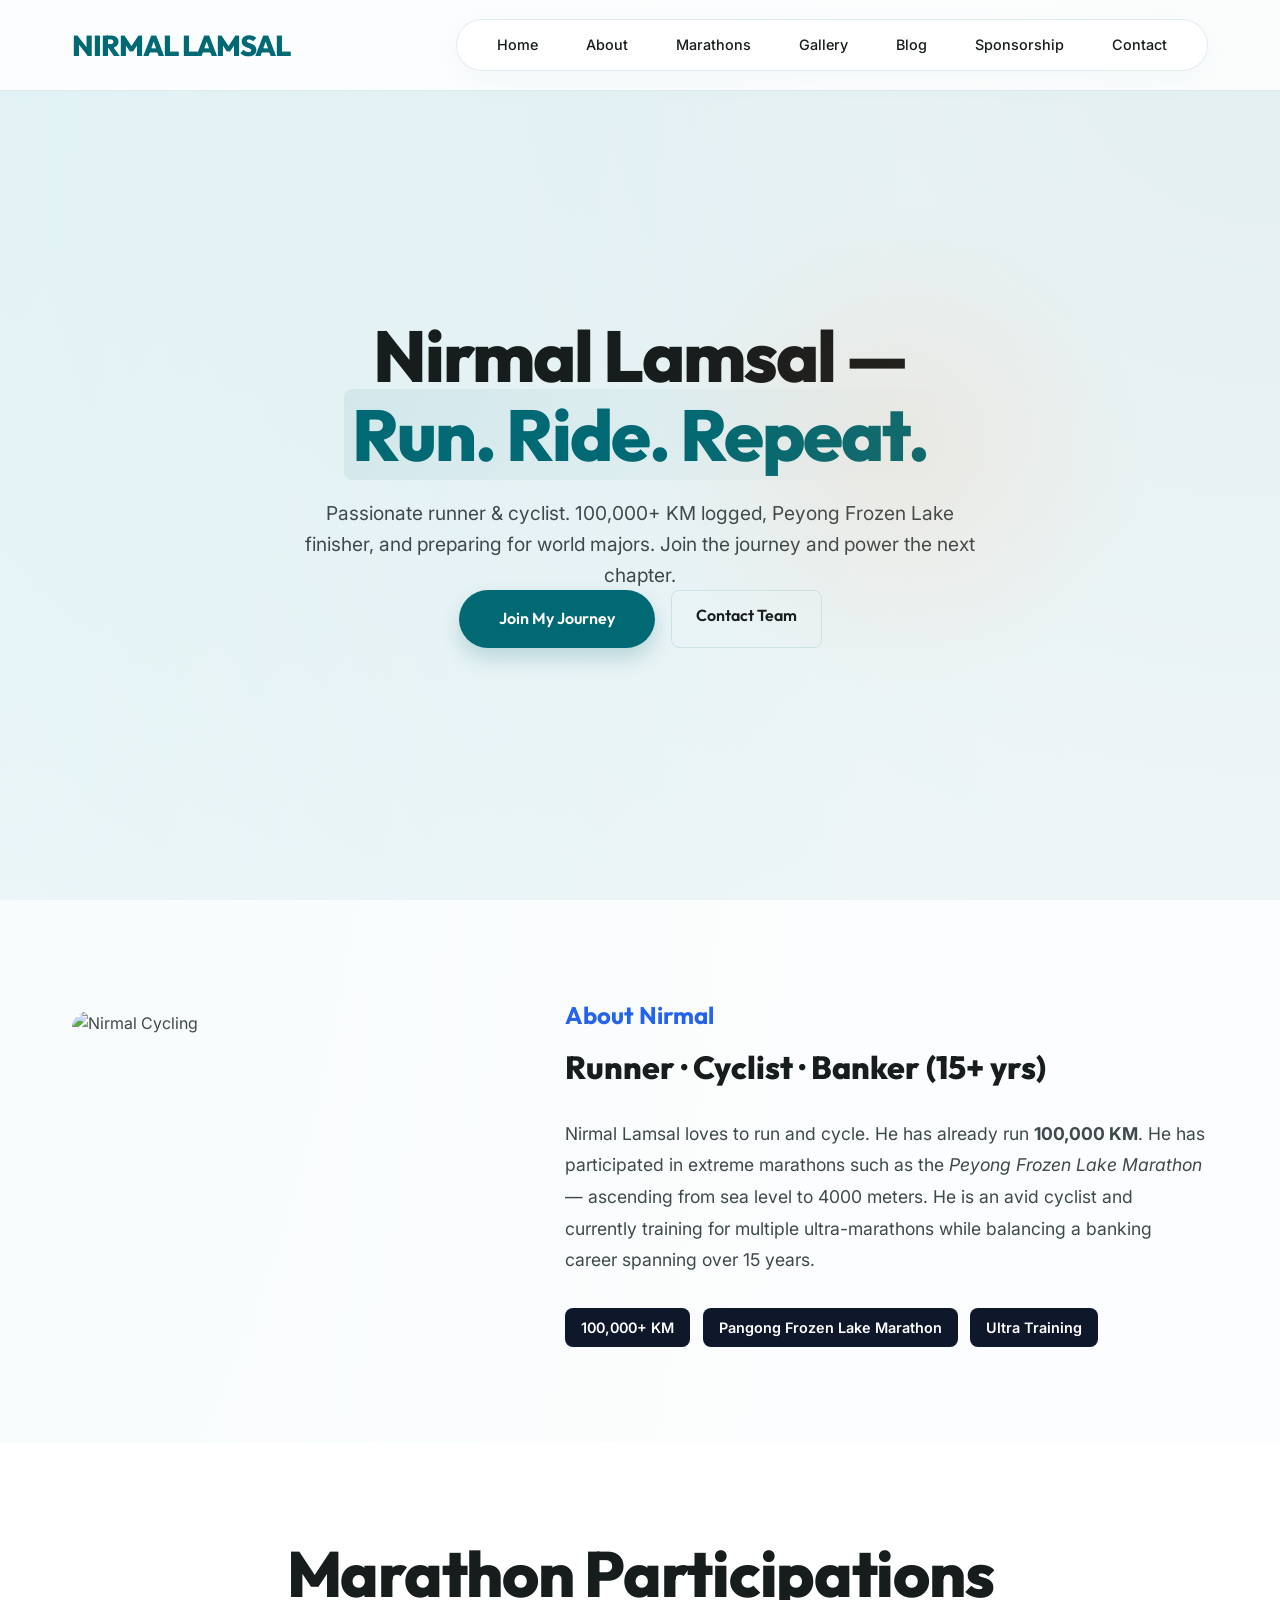
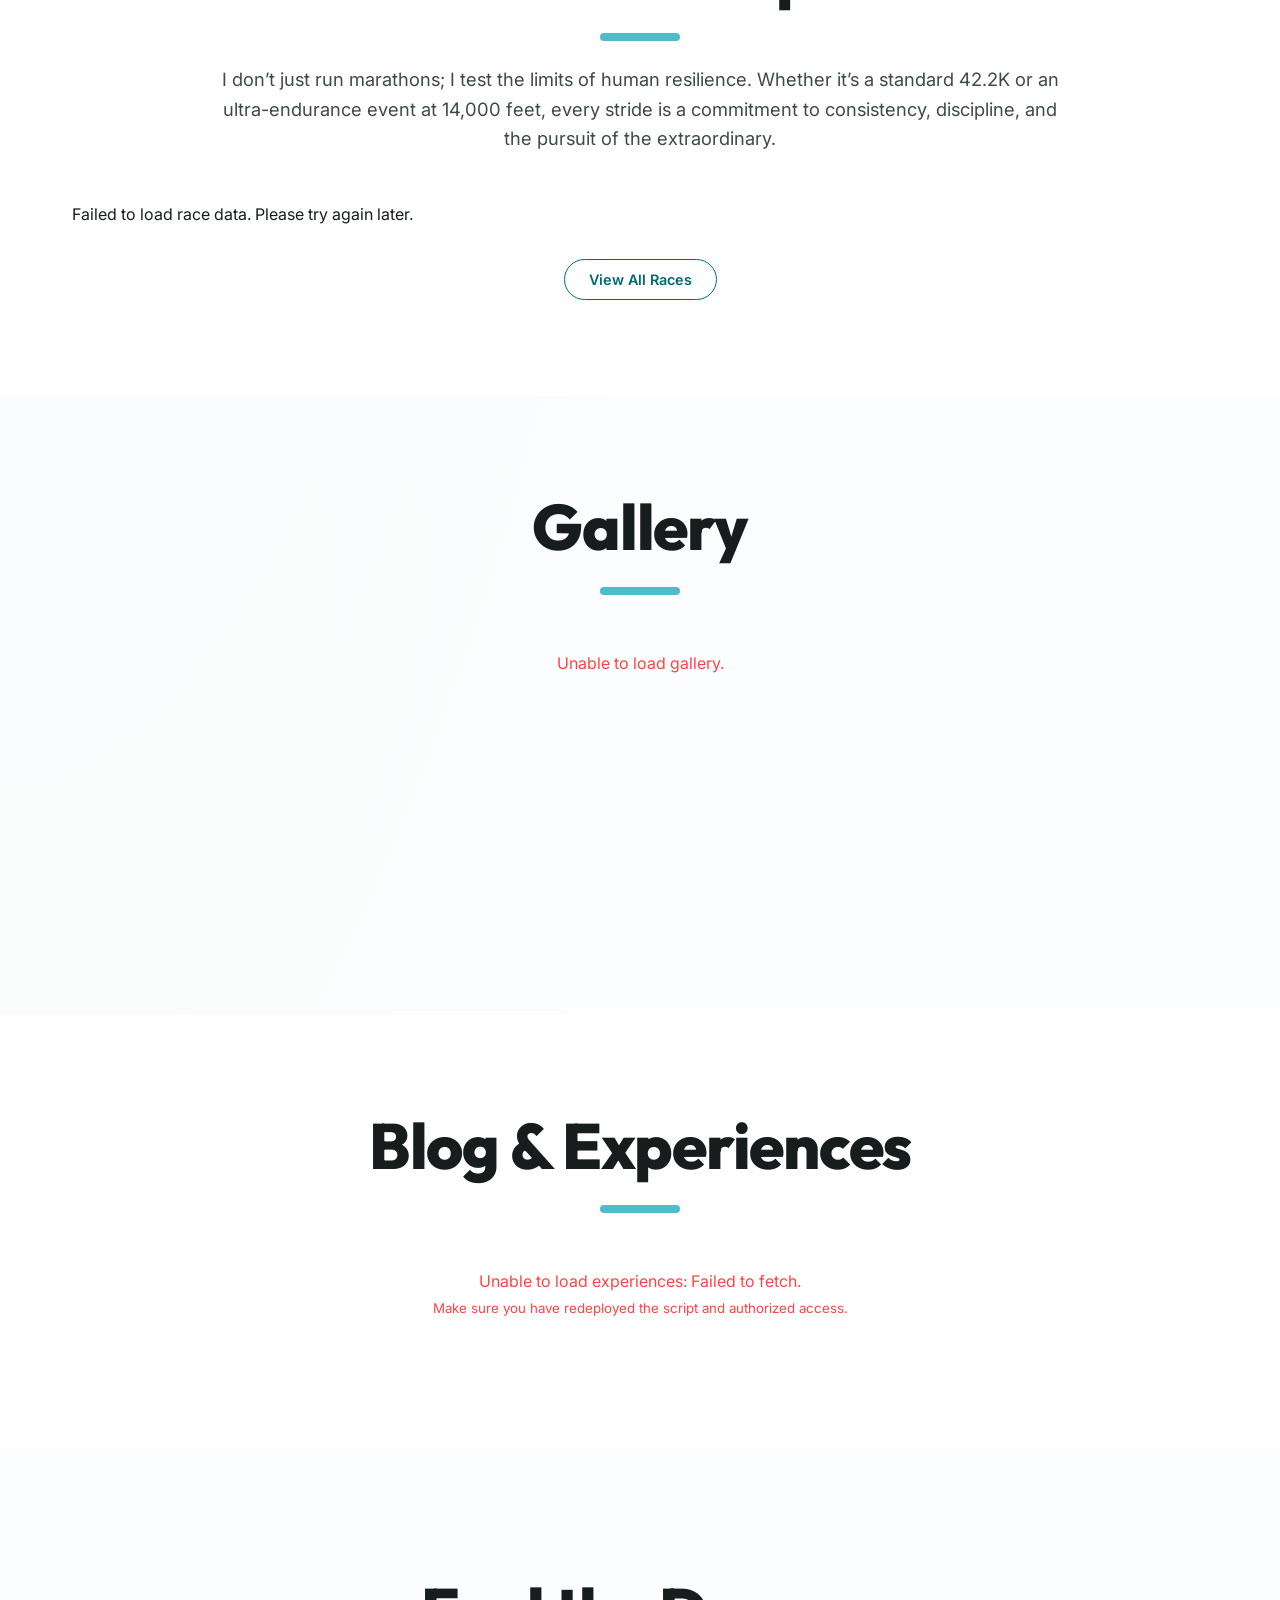
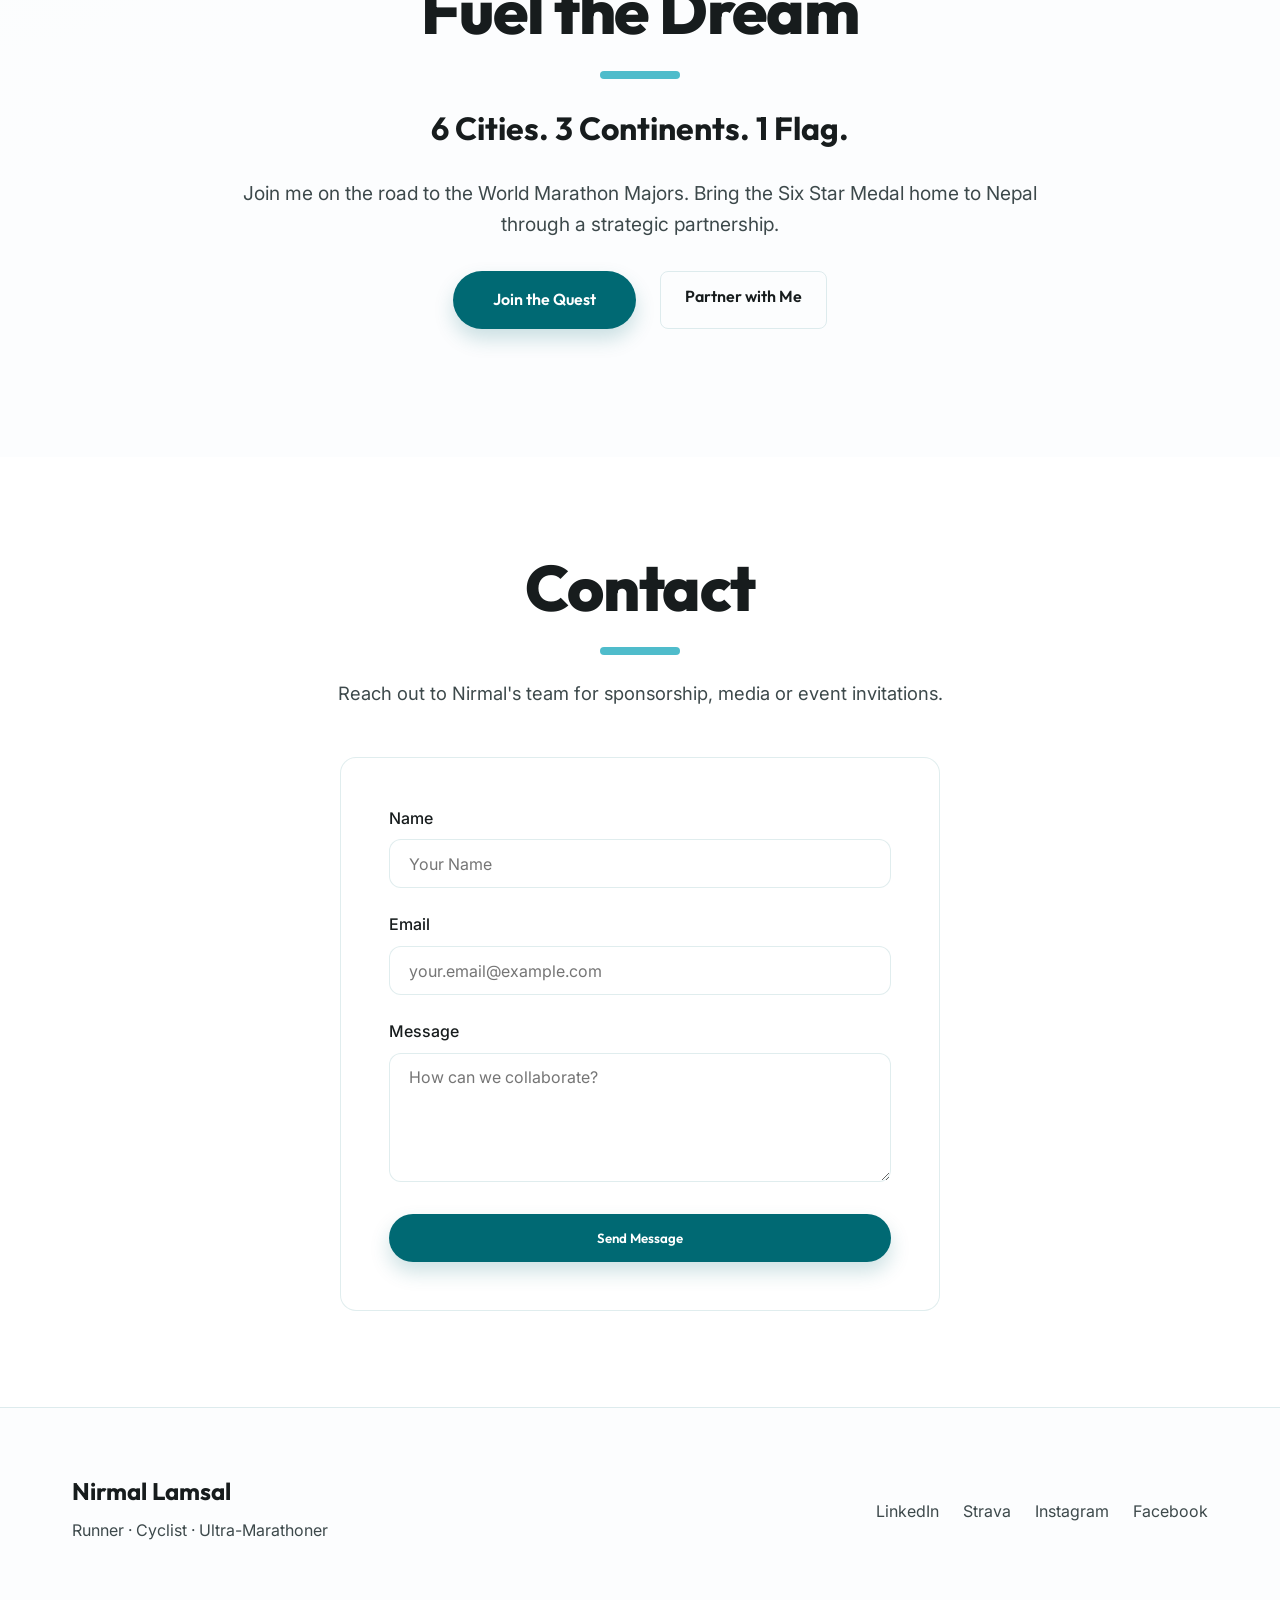
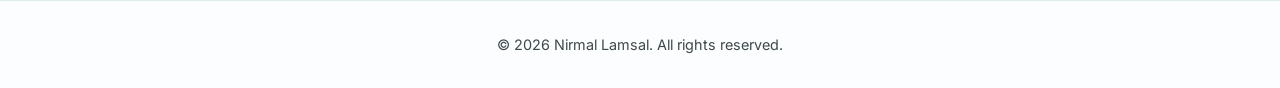
==== index.html @ 10ecf2bf "Update index.html" ====
<!DOCTYPE html>
<html lang="en">
<head>
    <meta charset="UTF-8">
    <meta name="viewport" content="width=device-width, initial-scale=1.0">
    <title>Nirmal Lamsal | Professional & Marathoner</title>
    <meta name="description" content="Portfolio of Nirmal Lamsal showcasing his professional journey and marathon achievements.">
    <link rel="stylesheet" href="css/style.css">
    <link href="https://fonts.googleapis.com/css2?family=Inter:wght@300;400;600;800&family=Outfit:wght@400;700&display=swap" rel="stylesheet">
</head>
<body>
    <div id="preloader" class="preloader">
        <div class="runner-track">
            <div class="runner">🏃‍♂️</div>
        </div>
        <div class="preloader-text">Preparing the race experience...</div>
    </div>
    <!-- 1. Header -->
    <header class="header">
        <div class="container nav-wrapper">
            <a href="#" class="logo">Nirmal Lamsal</a>
            <nav class="nav">
                <ul class="nav-links">
                    <li><a href="#hero">Home</a></li>
                    <li><a href="#about">About</a></li>
                    <li><a href="#marathons">Marathons</a></li>
                    <li><a href="#gallery">Gallery</a></li>
                    <li><a href="#blog">Blog</a></li>
                    <li><a href="#sponsorship">Sponsorship</a></li>
                    <li><a href="#contact">Contact</a></li>
                </ul>
                <button class="menu-toggle" aria-label="Toggle Menu">
                    <span class="hamburger"></span>
                </button>
            </nav>
        </div>
    </header>

    <main>
        <!-- 2. Hero -->
        <section id="hero" class="hero">
            <div class="container hero-wrapper" style="display: flex; flex-direction: column; align-items: center; text-align: center; gap: 2rem; width: 100%;">
                <div class="hero-content" style="max-width: 800px;">
                    <h1 class="hero-title">Nirmal Lamsal &mdash;<br><span class="highlight">Run. Ride. Repeat.</span></h1>
                    <p class="hero-subtitle">Passionate runner & cyclist. 100,000+ KM logged, Peyong Frozen Lake finisher, and preparing for world majors. Join the journey and power the next chapter.</p>
                    <div class="hero-cta" style="justify-content: center;">
                        <a href="#sponsorship" class="btn btn-primary">Join My Journey</a>
                        <a href="#contact" class="btn btn-outline">Contact Team</a>
                    </div>
                </div>
            </div>
            <div class="hero-bg-effect"></div>
        </section>

        <!-- 3. About -->
        <section id="about" class="about">
            <div class="container about-grid">
                <div class="about-image-placeholder" style="padding:0; overflow:hidden; border:none; background:transparent;">
                    <img src="https://excelsheet101.github.io/nirmal-lamsal/Images/cycle3.jpg" alt="Nirmal Cycling" style="width: 100%; height: 100%; object-fit: cover; border-radius: 16px;">
                </div>
                <div class="about-text">
                    <h2 class="about-title">About Nirmal</h2>
                    <h3 class="about-subtitle">Runner &middot; Cyclist &middot; Banker (15+ yrs)</h3>
                    <p>Nirmal Lamsal loves to run and cycle. He has already run <strong>100,000 KM</strong>. He has participated in extreme marathons such as the <em>Peyong Frozen Lake Marathon</em> &mdash; ascending from sea level to 4000 meters. He is an avid cyclist and currently training for multiple ultra-marathons while balancing a banking career spanning over 15 years.</p>
                    <div class="about-tags">
                        <span class="tag">100,000+ KM</span>
                        <span class="tag">Pangong Frozen Lake Marathon</span>
                        <span class="tag">Ultra Training</span>
                    </div>
                </div>
            </div>
        </section>

        <!-- 4. Marathon Participations -->
        <section id="marathons" class="marathons">
            <div class="container">
                <h2 class="section-title">Marathon Participations</h2>
                <p class="section-desc">I don’t just run marathons; I test the limits of human resilience. Whether it’s a standard 42.2K or an ultra-endurance event at 14,000 feet, every stride is a commitment to consistency, discipline, and the pursuit of the extraordinary.</p>
                
                <div class="race-list" id="race-list">
                    <div class="loading-spinner">Loading race data...</div>
                    <!-- Data will be populated here via JS -->
                </div>
                <div style="text-align: center;">
                    <a href="races.html" class="view-all-chip">View All Races</a>
                </div>
            </div>
        </section>

        <!-- 5. Gallery -->
        <section id="gallery" class="gallery">
            <div class="container">
                <h2 class="section-title">Gallery</h2>
                <div class="gallery-grid" id="main-gallery-grid">
                    <div class="loading-spinner">Loading gallery...</div>
                </div>
            </div>
        </section>

        <!-- 6. Blog -->
        <section id="blog" class="blog">
            <div class="container">
                <h2 class="section-title">Blog & Experiences</h2>
                <div class="blog-grid" id="blog-grid">
                    <div class="loading-spinner">Loading experiences...</div>
                    <!-- Data will be populated here via JS from 'Blog' sheet -->
                </div>
            </div>
        </section>

        <!-- 7. Sponsorship -->
        <section id="sponsorship" class="sponsorship">
            <div class="container" style="text-align: center;">
                <h2 class="section-title">Fuel the Dream</h2>
                <div class="sponsor-hero-mini" style="max-width: 800px; margin: 0 auto;">
                    <h3 style="font-size: 2rem; margin-bottom: 1.5rem; font-family: var(--font-heading);">6 Cities. 3 Continents. 1 Flag.</h3>
                    <p style="font-size: 1.2rem; color: var(--text-muted); margin-bottom: 2rem;">Join me on the road to the World Marathon Majors. Bring the Six Star Medal home to Nepal through a strategic partnership.</p>
                    <div style="display: flex; gap: 1.5rem; justify-content: center;">
                        <a href="sponsor.html" class="btn btn-primary">Join the Quest</a>
                        <a href="sponsor.html#join-quest" class="btn btn-outline">Partner with Me</a>
                    </div>
                </div>
            </div>
        </section>

        <!-- 8. Contact Form -->
        <section id="contact" class="contact">
            <div class="container">
                <h2 class="section-title">Contact</h2>
                <p class="section-desc">Reach out to Nirmal's team for sponsorship, media or event invitations.</p>
                <form class="contact-form" id="contact-form">
                    <div class="form-group">
                        <label for="name">Name</label>
                        <input type="text" id="name" required placeholder="Your Name">
                    </div>
                    <div class="form-group">
                        <label for="email">Email</label>
                        <input type="email" id="email" required placeholder="your.email@example.com">
                    </div>
                    <div class="form-group">
                        <label for="message">Message</label>
                        <textarea id="message" rows="5" required placeholder="How can we collaborate?"></textarea>
                    </div>
                    <button type="submit" class="btn btn-primary">Send Message</button>
                </form>
            </div>
        </section>
    </main>

    <!-- 9. Footer -->
    <footer class="footer">
        <div class="container footer-content">
            <div class="footer-brand">
                <h3>Nirmal Lamsal</h3>
                <p>Runner &middot; Cyclist &middot; Ultra-Marathoner</p>
            </div>
            <div class="footer-social">
                <a href="#" aria-label="LinkedIn">LinkedIn</a>
                <a href="#" aria-label="Strava">Strava</a>
                <a href="#" aria-label="Instagram">Instagram</a>
                <a href="#" aria-label="Facebook">Facebook</a>
            </div>
        </div>
        <div class="footer-bottom">
            <p>&copy; <span id="current-year"></span> Nirmal Lamsal. All rights reserved.</p>
        </div>
    </footer>

    <script src="js/main.js"></script>
</body>
</html>
---- css/style.css ----
:root {
    /* Brand Colors - Athletic Glass Precision */
    --primary: #006973; 
    --primary-hover: #004f57;
    --primary-container: #4fbccb;
    --primary-light: rgba(0, 105, 115, 0.08);
    
    --bg-main: #f6fafb;
    --bg-card: rgba(255, 255, 255, 0.7);
    --bg-glass: rgba(255, 255, 255, 0.85);
    
    --text-main: #171c1d; 
    --text-muted: #3d494b;
    --border-color: rgba(0, 105, 115, 0.12);
    
    --font-heading: 'Outfit', sans-serif;
    --font-body: 'Inter', sans-serif;
    --font-accent: 'Dancing Script', cursive;
    
    --radius-sm: 0.5rem;
    --radius-md: 1rem;
    --radius-lg: 1.5rem;
    --radius-xl: 2rem;
    --radius-full: 9999px;

    --shadow-soft: 0 8px 32px 0 rgba(0, 105, 115, 0.04);
    --shadow-elevated: 0 20px 40px rgba(0, 105, 115, 0.08);
    --transition: all 0.3s cubic-bezier(0.4, 0, 0.2, 1);
}

* {
    margin: 0;
    padding: 0;
    box-sizing: border-box;
}

html {
    scroll-behavior: smooth;
}

body {
    font-family: var(--font-body);
    background-color: var(--bg-main);
    background-image: 
        radial-gradient(at 0% 0%, hsla(187, 57%, 55%, 0.1) 0, transparent 50%), 
        radial-gradient(at 50% 0%, hsla(187, 57%, 85%, 0.05) 0, transparent 50%);
    color: var(--text-main);
    line-height: 1.6;
    overflow-x: hidden;
}

#preloader {
    position: fixed;
    inset: 0;
    z-index: 9999;
    display: flex;
    flex-direction: column;
    align-items: center;
    justify-content: center;
    background: #0f172a;
    color: #ffffff;
}

.runner-track {
    width: 320px;
    height: 10px;
    border-radius: 999px;
    background: rgba(255,255,255,0.15);
    overflow: hidden;
    margin-bottom: 1rem;
    position: relative;
}

.runner {
    position: absolute;
    left: 0;
    top: -12px;
    font-size: 1.8rem;
    animation: runner-slide 3s ease-in-out infinite;
}

@keyframes runner-slide {
    0%, 100% { left: 0; }
    50% { left: calc(100% - 40px); }
}

.preloader-text {
    font-size: 1rem;
    color: rgba(255,255,255,0.8);
}

#preloader.hidden {
    opacity: 0;
    pointer-events: none;
    transition: opacity 0.4s ease;
}

.container {
    max-width: 1200px;
    margin: 0 auto;
    padding: 0 2rem;
}

a {
    text-decoration: none;
    color: inherit;
    transition: var(--transition);
}

ul {
    list-style: none;
}

.hidden {
    display: none !important;
}

.card {
    background: #ffffff;
    border-radius: 24px;
    border: 1px solid rgba(15, 23, 42, 0.08);
    box-shadow: 0 28px 70px rgba(15, 23, 42, 0.08);
}

.page-notice {
    padding: 2rem 1.5rem;
    text-align: center;
    color: var(--text-muted);
    background: #ffffff;
    border: 1px solid rgba(15, 23, 42, 0.08);
    border-radius: 24px;
    margin-bottom: 2rem;
}

.section-title {
    font-family: var(--font-heading);
    font-size: clamp(2.5rem, 5vw, 4rem);
    font-weight: 800;
    margin-bottom: 1.5rem;
    text-align: center;
    color: var(--text-main);
    letter-spacing: -0.02em;
    line-height: 1.1;
}

.section-title::after {
    content: '';
    display: block;
    width: 80px;
    height: 8px;
    background: var(--primary-container);
    margin: 1.5rem auto 0;
    border-radius: var(--radius-full);
}

.section-desc {
    font-size: 1.15rem;
    text-align: center;
    color: var(--text-muted);
    margin-bottom: 3rem;
    max-width: 850px;
    margin-left: auto;
    margin-right: auto;
    line-height: 1.6;
}

/* Buttons */
.btn {
    display: inline-block;
    padding: 0.75rem 1.5rem;
    border-radius: 8px;
    font-weight: 600;
    font-family: var(--font-heading);
    cursor: pointer;
    transition: var(--transition);
    border: none;
    text-align: center;
}

.btn-primary {
    background-color: var(--primary);
    color: white;
    padding: 1rem 2.5rem;
    border-radius: var(--radius-full);
    box-shadow: 0 10px 20px rgba(0, 105, 115, 0.2);
}

.btn-primary:hover {
    background-color: var(--primary-hover);
    transform: translateY(-4px);
    box-shadow: 0 15px 30px rgba(0, 105, 115, 0.3);
}

.btn-outline {
    background-color: transparent;
    color: var(--text-main);
    border: 1px solid var(--border-color);
}

.btn-outline:hover {
    border-color: var(--text-main);
    background-color: rgba(15, 23, 42, 0.05);
}

/* Glassmorphism utility modified for light theme */
.glass {
    background: var(--bg-glass);
    backdrop-filter: blur(16px);
    -webkit-backdrop-filter: blur(16px);
    border: 1px solid var(--border-color);
    border-radius: var(--radius-lg);
    box-shadow: var(--shadow-soft);
}

/* 1. Header */
.header {
    position: fixed;
    top: 0;
    left: 0;
    width: 100%;
    z-index: 1000;
    background: var(--bg-glass);
    backdrop-filter: blur(16px);
    -webkit-backdrop-filter: blur(16px);
    border-bottom: 1px solid var(--border-color);
    padding: 1.2rem 0;
    transition: var(--transition);
}

.header.scrolled {
    padding: 0.8rem 0;
    box-shadow: var(--shadow-soft);
}

.nav-wrapper {
    display: flex;
    justify-content: space-between;
    align-items: center;
}

.logo {
    font-family: var(--font-heading);
    font-size: 1.8rem;
    font-weight: 800;
    color: var(--primary);
    text-transform: uppercase;
    letter-spacing: -1px;
    transition: var(--transition);
}

.logo:hover {
    color: var(--text-main);
    transform: translateY(-1px);
}

.nav-links {
    display: flex;
    align-items: center;
    gap: 3rem;
    background: var(--bg-glass);
    backdrop-filter: blur(12px);
    padding: 0.75rem 2.5rem;
    border-radius: var(--radius-full);
    border: 1px solid var(--border-color);
    box-shadow: var(--shadow-soft);
}

.nav-links a {
    font-size: 0.9rem;
    font-weight: 500;
    color: var(--text-main);
}

.nav-links a:hover {
    color: var(--primary);
}

.menu-toggle {
    display: none;
    background: none;
    border: none;
    cursor: pointer;
    padding: 0.5rem;
}

.hamburger {
    display: block;
    width: 24px;
    height: 2px;
    background: var(--text-main);
    position: relative;
    transition: var(--transition);
}

.hamburger::before, .hamburger::after {
    content: '';
    position: absolute;
    width: 24px;
    height: 2px;
    background: var(--text-main);
    left: 0;
    transition: var(--transition);
}

.hamburger::before { top: -8px; }
.hamburger::after { bottom: -8px; }

/* 2. Hero */
.hero {
    min-height: 100vh;
    display: flex;
    align-items: center;
    background: radial-gradient(circle at top right, var(--primary-light), transparent);
    padding: 8rem 0 4rem;
    position: relative;
    overflow: hidden;
}

.hero-title {
    font-family: var(--font-heading);
    font-size: 4.5rem;
    font-weight: 800;
    line-height: 1.1;
    margin-bottom: 1.5rem;
    color: var(--text-main);
    letter-spacing: -2px;
}

.highlight {
    color: var(--primary);
    background: linear-gradient(120deg, var(--primary-light) 0%, transparent 100%);
    padding: 0 0.5rem;
    border-radius: 8px;
}

.hero-subtitle {
    font-size: 1.2rem;
    color: var(--text-muted);
    margin-bottom: 2.5rem;
    max-width: 600px;
}

.hero-cta {
    display: flex;
    gap: 1rem;
}

.hero-bg-effect {
    position: absolute;
    top: 50%;
    right: 10%;
    transform: translateY(-50%);
    width: 500px;
    height: 500px;
    background: radial-gradient(circle, rgba(249,115,22,0.08) 0%, rgba(255,255,255,0) 70%);
    border-radius: 50%;
    z-index: 1;
    pointer-events: none;
}

/* 3. Achievements */
.achievements {
    padding: 6rem 0;
    background: #ffffff;
}

.stats-grid {
    display: grid;
    grid-template-columns: repeat(auto-fit, minmax(250px, 1fr));
    gap: 2rem;
    margin-top: 3rem;
}

.stat-card {
    @extend .glass;
    padding: 3rem 2rem;
    text-align: center;
    border-radius: 16px;
    background: #ffffff;
    border: 1px solid var(--border-color);
    box-shadow: 0 10px 15px -3px rgba(0, 0, 0, 0.05), 0 4px 6px -2px rgba(0, 0, 0, 0.02);
    transition: transform 0.3s;
}

.stat-card:hover {
    transform: translateY(-10px);
    border-color: var(--primary);
    box-shadow: 0 20px 25px -5px rgba(0, 0, 0, 0.05), 0 10px 10px -5px rgba(0, 0, 0, 0.02);
}

.stat-number {
    display: block;
    font-family: var(--font-heading);
    font-size: 3.5rem;
    font-weight: 800;
    color: var(--primary);
    margin-bottom: 0.5rem;
}

.stat-label {
    font-size: 1.1rem;
    color: var(--text-muted);
    font-weight: 500;
}

/* 4. About */
.about {
    padding: 6rem 0;
    background: var(--bg-card);
}

.about-grid {
    display: grid;
    grid-template-columns: 1fr 1.5fr; /* Make text a bit wider than image */
    gap: 4rem;
    align-items: center;
}

.about-title {
    font-family: var(--font-heading);
    font-size: 1.5rem;
    font-weight: 700;
    color: #2563eb; /* Blue title */
    margin-bottom: 0.5rem;
}

.about-subtitle {
    font-family: var(--font-heading);
    font-size: 2rem;
    font-weight: 800;
    margin-bottom: 1.5rem;
    color: var(--text-main);
}

.about-text p {
    margin-bottom: 2rem;
    font-size: 1.1rem;
    color: var(--text-muted);
    line-height: 1.8;
}

.about-tags {
    display: flex;
    flex-wrap: wrap;
    gap: 0.8rem;
}

.tag {
    background: #0f172a;
    color: #ffffff;
    padding: 0.5rem 1rem;
    border-radius: 8px;
    font-size: 0.9rem;
    font-weight: 600;
}

.about-image-placeholder {
    aspect-ratio: 4/3;
    background: #ffffff;
    border-radius: 16px;
    display: flex;
    align-items: center;
    justify-content: center;
    border: 2px dashed var(--border-color);
    color: var(--text-muted);
}

/* 5. Marathons */
.marathons {
    padding: 6rem 0;
    background: #ffffff;
}

.race-list {
    display: grid;
    grid-template-columns: repeat(auto-fit, minmax(260px, 1fr));
    gap: 1.5rem;
}

.blog-grid {
    display: grid;
    grid-template-columns: repeat(auto-fit, minmax(280px, 1fr));
    gap: 1.5rem;
}

.gallery-grid {
    display: grid;
    grid-template-columns: repeat(4, 1fr);
    grid-auto-rows: 300px;
    gap: 1.5rem;
}

@media (max-width: 900px) {
    .gallery-grid {
        grid-template-columns: repeat(2, 1fr);
        grid-template-rows: repeat(4, 250px);
    }
}

@media (max-width: 600px) {
    .gallery-grid {
        grid-template-columns: 1fr;
        grid-template-rows: auto;
    }
}

.gallery-item {
    position: relative;
    border-radius: 20px;
    overflow: hidden;
    border: 1px solid var(--border-color);
    box-shadow: var(--shadow-soft);
    transition: var(--transition);
}

.gallery-item img {
    width: 100%;
    height: 100%;
    object-fit: cover;
    transition: var(--transition);
}

.gallery-item:hover {
    transform: translateY(-5px);
    box-shadow: var(--shadow-elevated);
}

.gallery-item:hover img {
    transform: scale(1.1);
}

.gallery-overlay {
    position: absolute;
    inset: 0;
    background: linear-gradient(to top, rgba(15, 23, 42, 0.8), transparent);
    display: flex;
    align-items: flex-end;
    padding: 1.5rem;
    opacity: 0;
    transition: var(--transition);
}

.gallery-item:hover .gallery-overlay {
    opacity: 1;
}

.gallery-overlay p {
    color: #ffffff;
    font-size: 0.9rem;
    font-weight: 600;
}

.race-page {
    padding: 8rem 0 4rem;
}

.race-hero,
.race-section,
.race-gallery {
    background: #ffffff;
    border: 1px solid rgba(15, 23, 42, 0.08);
    border-radius: 28px;
    padding: 2rem;
    box-shadow: 0 28px 70px rgba(15, 23, 42, 0.08);
    backdrop-filter: blur(10px);
}

.race-hero {
    display: grid;
    grid-template-columns: 140px minmax(0, 1fr);
    gap: 2rem;
    align-items: center;
}

.race-hero__media {
    display: grid;
    place-items: center;
}

.race-logo--large {
    width: 140px;
    height: 140px;
    border-radius: 24px;
    object-fit: cover;
    border: 1px solid rgba(15, 23, 42, 0.08);
}

.race-hero__content .eyebrow,
.section-header .eyebrow {
    text-transform: uppercase;
    letter-spacing: 1.2px;
    color: var(--primary);
    font-size: 0.8rem;
    margin-bottom: 0.5rem;
    font-weight: 700;
}

.race-hero__content h1,
.race-section h2,
.race-gallery h2 {
    font-family: var(--font-heading);
    font-size: clamp(2rem, 2.2vw, 2.8rem);
    margin-bottom: 0.75rem;
    color: var(--text-main);
}

.race-meta-grid {
    display: grid;
    grid-template-columns: repeat(auto-fit, minmax(180px, 1fr));
    gap: 1rem;
    margin-top: 1rem;
}

.race-meta-grid .meta-label {
    display: block;
    color: var(--text-muted);
    font-size: 0.9rem;
    margin-bottom: 0.35rem;
}

.section-header {
    display: flex;
    justify-content: space-between;
    align-items: center;
    flex-wrap: wrap;
    gap: 1rem;
    margin-bottom: 1.5rem;
}

.edition-toggle {
    display: flex;
    flex-wrap: wrap;
    gap: 0.75rem;
}

.edition-button {
    border: 1px solid var(--border-color);
    background: #ffffff;
    color: var(--text-main);
    padding: 0.75rem 1rem;
    border-radius: 999px;
    cursor: pointer;
    transition: var(--transition);
    font-weight: 600;
}

.edition-button.active,
.edition-button:hover {
    background: var(--primary);
    color: #ffffff;
    border-color: var(--primary);
}

.race-stats-grid {
    display: grid;
    grid-template-columns: repeat(auto-fit, minmax(180px, 1fr));
    gap: 1rem;
    margin-bottom: 1.5rem;
}

.stat-card {
    padding: 1.35rem 1.25rem;
    border: 1px solid rgba(15, 23, 42, 0.08);
    border-radius: 20px;
    background: #f8fbff;
}

.stat-card .stat-label {
    display: block;
    font-size: 0.9rem;
    color: var(--text-muted);
    margin-bottom: 0.5rem;
}

.stat-card strong {
    font-size: 1.75rem;
    color: var(--text-main);
}

.race-experience {
    background: rgba(79, 188, 203, 0.06);
    border-radius: 20px;
    padding: 1.75rem;
}

.race-experience h3 {
    margin-bottom: 1rem;
    font-family: var(--font-heading);
    font-size: 1.2rem;
}

.race-gallery .gallery-grid {
    margin-top: 1rem;
}

.gallery-item {
    position: relative;
    overflow: hidden;
    border-radius: 20px;
    border: 1px solid rgba(15, 23, 42, 0.08);
    background: #ffffff;
}

.gallery-thumb {
    display: block;
    width: 100%;
    height: 100%;
    border: 0;
    padding: 0;
    cursor: pointer;
}

.gallery-thumb img {
    width: 100%;
    height: 100%;
    object-fit: cover;
    display: block;
    transition: transform 0.3s ease;
}

.gallery-thumb:hover img {
    transform: scale(1.05);
}

.empty-state {
    padding: 2rem;
    text-align: center;
    color: var(--text-muted);
    font-weight: 600;
}

.lightbox {
    position: fixed;
    inset: 0;
    display: grid;
    place-items: center;
    background: rgba(15, 23, 42, 0.75);
    z-index: 9999;
    padding: 2rem;
}

.lightbox.hidden {
    display: none;
}

.lightbox-backdrop {
    position: absolute;
    inset: 0;
}

.lightbox-content {
    position: relative;
    z-index: 1;
    max-width: 960px;
    width: 100%;
    background: #ffffff;
    border-radius: 28px;
    overflow: hidden;
    box-shadow: 0 40px 90px rgba(15, 23, 42, 0.25);
}

.lightbox-close {
    position: absolute;
    top: 1rem;
    right: 1rem;
    background: rgba(255,255,255,0.95);
    border: none;
    border-radius: 50%;
    width: 42px;
    height: 42px;
    font-size: 1.5rem;
    line-height: 1;
    cursor: pointer;
    z-index: 2;
}

.lightbox-content img {
    width: 100%;
    height: auto;
    display: block;
}

.lightbox-content p {
    margin: 1rem 1.5rem 1.5rem;
    color: var(--text-muted);
}

@media (max-width: 900px) {
    .race-hero {
        grid-template-columns: 1fr;
    }
    .race-meta-grid {
        grid-template-columns: 1fr;
    }
}

/* 5. Races & Cards */
.race-card, .blog-card, .tier-card {
    background: #fff;
    border: 1px solid var(--border-color);
    border-radius: 24px;
    padding: 2rem;
    transition: var(--transition);
    box-shadow: var(--shadow-soft);
    position: relative;
    overflow: hidden;
}

.race-card:hover, .blog-card:hover, .tier-card:hover {
    transform: translateY(-8px) scale(1.02);
    box-shadow: var(--shadow-elevated);
    border-color: var(--primary-light);
}

.race-logo {
    width: 70px;
    height: 70px;
    object-fit: contain;
    border-radius: 8px;
    background: #fff;
    border: 1px solid var(--border-color);
    flex-shrink: 0;
}

.race-info {
    flex: 1;
    display: flex;
    flex-direction: column;
}

.race-info h3 {
    font-family: var(--font-heading);
    font-size: 1rem;
    line-height: 1.2;
    margin-bottom: 0.4rem;
    color: var(--text-main);
}

.race-meta {
    font-size: 0.9rem;
    color: var(--text-muted);
    display: flex;
    flex-direction: column;
}

.race-meta .type-text {
    font-size: 0.85rem;
    margin-bottom: 0.4rem;
}

.chip-container {
    display: flex;
    flex-wrap: wrap;
    gap: 0.4rem;
}

.year-chip {
    display: inline-block;
    background: var(--bg-color);
    color: var(--text-color);
    border: 1px solid var(--border-color);
    border-radius: 12px;
    padding: 0.15rem 0.5rem;
    font-size: 0.75rem;
    font-weight: 600;
}

.view-all-chip {
    display: inline-block;
    margin-top: 2rem;
    padding: 0.5rem 1.5rem;
    background: var(--bg-card);
    border: 1px solid var(--primary);
    color: var(--primary);
    border-radius: 9999px;
    font-size: 0.9rem;
    font-weight: 600;
    text-align: center;
    transition: var(--transition);
}

.view-all-chip:hover {
    background: var(--primary);
    color: #fff;
}


.loading-spinner {
    text-align: center;
    padding: 3rem;
    color: var(--text-muted);
}

/* 6. Gallery */
.gallery {
    padding: 6rem 0;
    background: var(--bg-card);
}

.gallery-grid {
    display: grid;
    grid-template-columns: repeat(auto-fill, minmax(250px, 1fr));
    gap: 1.5rem;
}

.gallery-item {
    aspect-ratio: 1;
    background: #ffffff;
    border: 1px solid var(--border-color);
    border-radius: 12px;
    display: flex;
    align-items: center;
    justify-content: center;
    color: var(--text-muted);
    transition: transform 0.3s;
}

.gallery-item:hover {
    transform: scale(1.05);
    box-shadow: 0 10px 15px -3px rgba(0,0,0,0.05);
}

/* 7. Blog */
.blog {
    padding: 6rem 0;
    background: #ffffff;
}

.blog-grid {
    display: grid;
    grid-template-columns: repeat(4, 1fr);
    gap: 2rem;
}

@media (max-width: 1200px) {
    .blog-grid { grid-template-columns: repeat(2, 1fr); }
}

@media (max-width: 768px) {
    .blog-grid { grid-template-columns: 1fr; }
}

/* Individual blog card elements can be styled here if needed */

.blog-card h3 {
    font-family: var(--font-heading);
    font-size: 1.5rem;
    margin-bottom: 1rem;
    color: var(--text-main);
}

.blog-card p {
    color: var(--text-muted);
    margin-bottom: 1.5rem;
}

.read-more {
    color: var(--primary);
    font-weight: 600;
    display: inline-flex;
    align-items: center;
}

.read-more:hover {
    text-decoration: underline;
}

/* 8. Sponsorship */
.sponsorship {
    padding: 8rem 0;
    text-align: center;
    background: var(--bg-card);
}

.sponsorship-content p {
    max-width: 600px;
    margin: 0 auto 2rem;
    color: var(--text-muted);
    font-size: 1.1rem;
}

/* 9. Contact */
.contact {
    padding: 6rem 0;
    background: #ffffff;
}

.contact-form {
    max-width: 600px;
    margin: 0 auto;
    background: var(--bg-card);
    padding: 3rem;
    border-radius: 16px;
    border: 1px solid var(--border-color);
}

.form-group {
    margin-bottom: 1.5rem;
}

.form-group label {
    display: block;
    margin-bottom: 0.5rem;
    font-weight: 500;
    color: var(--text-main);
}

.form-group input,
.form-group textarea,
.form-group select {
    width: 100%;
    padding: 0.85rem 1.2rem;
    background: #ffffff;
    border: 1px solid var(--border-color);
    border-radius: 12px;
    color: var(--text-main);
    font-family: var(--font-body);
    font-size: 1rem;
    transition: var(--transition);
    appearance: none; /* Modern look */
    -webkit-appearance: none;
    -moz-appearance: none;
}

.form-group select {
    background-image: url("data:image/svg+xml,%3Csvg xmlns='http://www.w3.org/2000/svg' fill='none' viewBox='0 0 24 24' stroke='%234FBCCB' stroke-width='2'%3E%3Cpath stroke-linecap='round' stroke-linejoin='round' d='M19 9l-7 7-7-7'%3E%3C/path%3E%3C/svg%3E");
    background-repeat: no-repeat;
    background-position: right 1.2rem center;
    background-size: 1.2rem;
    padding-right: 3rem;
    cursor: pointer;
}

.form-group input:focus,
.form-group textarea:focus,
.form-group select:focus {
    outline: none;
    border-color: var(--primary);
    box-shadow: 0 0 0 4px var(--primary-light);
}

.contact-form .btn {
    width: 100%;
}

/* 10. Footer */
.footer {
    padding: 4rem 0 2rem;
    border-top: 1px solid var(--border-color);
    background: var(--bg-card);
}

.footer-content {
    display: flex;
    justify-content: space-between;
    align-items: center;
    margin-bottom: 3rem;
    flex-wrap: wrap;
    gap: 2rem;
}

.footer-brand h3 {
    font-family: var(--font-heading);
    font-size: 1.5rem;
    margin-bottom: 0.5rem;
    color: var(--text-main);
}

.footer-brand p {
    color: var(--text-muted);
    margin-bottom: 0.5rem;
}

.admin-link {
    font-size: 0.8rem;
    color: var(--primary);
}

.admin-link:hover {
    text-decoration: underline;
}

.footer-social {
    display: flex;
    gap: 1.5rem;
}

.footer-social a {
    color: var(--text-muted);
}

.footer-social a:hover {
    color: var(--primary);
}

.footer-bottom {
    text-align: center;
    color: var(--text-muted);
    font-size: 0.9rem;
    padding-top: 2rem;
    border-top: 1px solid var(--border-color);
}

/* Responsive Design */
@media (max-width: 1024px) {
    .race-list {
        grid-template-columns: repeat(2, 1fr);
    }
}

@media (max-width: 768px) {
    .menu-toggle {
        display: block;
    }

    .nav-links {
        position: absolute;
        top: 100%;
        left: 0;
        width: 100%;
        background: var(--bg-glass);
        backdrop-filter: blur(20px);
        flex-direction: column;
        padding: 2.5rem;
        gap: 1.5rem;
        text-align: center;
        border-bottom: 1px solid var(--border-color);
        clip-path: polygon(0 0, 100% 0, 100% 0, 0 0);
        transition: clip-path 0.4s cubic-bezier(0.4, 0, 0.2, 1);
        box-shadow: 0 10px 30px rgba(0, 0, 0, 0.05);
    }

    .nav-links.active {
        clip-path: polygon(0 0, 100% 0, 100% 100%, 0 100%);
    }

    .about-grid {
        grid-template-columns: 1fr;
    }

    .hero-title {
        font-size: 2.5rem;
    }

    .race-list {
        grid-template-columns: 1fr;
    }
    
    .race-card {
        flex-direction: row;
        align-items: center;
    }
    
    .contact-form {
        padding: 2rem;
    }
}

/* Sponsorship Page Styles */
.sponsor-hero {
    background: var(--bg-card);
    padding: 8rem 0 4rem;
    text-align: center;
}

.hero-hook .category-tag {
    display: inline-block;
    background: var(--primary-color);
    color: #fff;
    padding: 0.2rem 1rem;
    border-radius: 20px;
    font-size: 0.8rem;
    font-weight: 700;
    text-transform: uppercase;
    letter-spacing: 1px;
    margin-bottom: 1rem;
}

.hero-hook h1 {
    font-size: 3.5rem;
    margin-bottom: 1rem;
    line-height: 1.1;
    font-family: var(--font-heading);
}

.hero-subtitle {
    max-width: 700px;
    margin: 0 auto;
    font-size: 1.2rem;
    color: var(--text-muted);
}

.star-tracker-box {
    margin-top: 4rem;
    background: #fff;
    padding: 3rem;
    border-radius: 24px;
    box-shadow: 0 10px 30px rgba(0,0,0,0.05);
}

.star-tracker {
    display: flex;
    justify-content: space-around;
    flex-wrap: wrap;
    gap: 1.5rem;
    margin-top: 2rem;
}

.star-item {
    display: flex;
    flex-direction: column;
    align-items: center;
    gap: 0.5rem;
    flex: 1;
    min-width: 100px;
}

.star-icon {
    font-size: 2.5rem;
    line-height: 1;
}

.star-item.completed .star-icon {
    color: #ffd700;
    text-shadow: 0 0 15px rgba(255, 215, 0, 0.5);
}

.star-item.upcoming .star-icon {
    color: #ddd;
}

.star-item span {
    font-weight: 700;
    font-size: 1rem;
}

.star-item small {
    font-size: 0.75rem;
    color: var(--text-muted);
}

.mission-grid {
    display: grid;
    grid-template-columns: 1.5fr 1fr;
    gap: 4rem;
    align-items: center;
    padding: 6rem 0;
}

.m-stat-card {
    background: var(--bg-card);
    padding: 2rem;
    border-radius: 20px;
    margin-bottom: 1.5rem;
    border-left: 4px solid var(--primary-color);
}

.m-stat-card h4 {
    font-size: 2.5rem;
    color: var(--primary-color);
    margin-bottom: 0.5rem;
    font-family: var(--font-heading);
}

.tier-grid {
    display: grid;
    grid-template-columns: repeat(4, 1fr);
    gap: 1.5rem;
    margin-top: 3rem;
}

.tier-card {
    display: flex;
    flex-direction: column;
}

.tier-card.featured {
    border: 2px solid var(--primary-color);
    position: relative;
}

.tier-card.featured::after {
    content: "Recommended";
    position: absolute;
    top: -15px;
    left: 50%;
    transform: translateX(-50%);
    background: var(--primary-color);
    color: #fff;
    padding: 0.2rem 1rem;
    border-radius: 20px;
    font-size: 0.7rem;
    font-weight: 700;
}

.tier-card.gold {
    background: linear-gradient(135deg, #fff 0%, #fffbf0 100%);
    border: 2px solid #ffd700;
}

.tier-header h4 {
    font-size: 1.5rem;
    margin-bottom: 1.5rem;
    color: var(--text-main);
    font-family: var(--font-heading);
}

.tier-benefits {
    margin-top: auto;
    padding-top: 1.5rem;
    list-style: none;
    padding-left: 0;
}

.tier-benefits li {
    padding: 0.5rem 0;
    font-size: 0.9rem;
    display: flex;
    align-items: center;
    gap: 0.5rem;
}

.tier-benefits li::before {
    content: "✓";
    color: var(--primary);
    font-weight: 700;
}

.sponsor-contact {
    padding: 6rem 0;
    background: var(--bg-card);
}

.contact-box {
    max-width: 800px;
    margin: 0 auto;
    background: #fff;
    padding: 4rem;
    border-radius: 32px;
    box-shadow: 0 10px 40px rgba(0,0,0,0.05);
}

.form-row {
    display: grid;
    grid-template-columns: 1fr 1fr;
    gap: 1.5rem;
}

@media (max-width: 768px) {
    .mission-grid, .form-row, .tier-grid {
        grid-template-columns: 1fr;
    }
    .hero-hook h1 {
        font-size: 2.5rem;
    }
    .tier-card.featured {
        transform: none;
    }
}
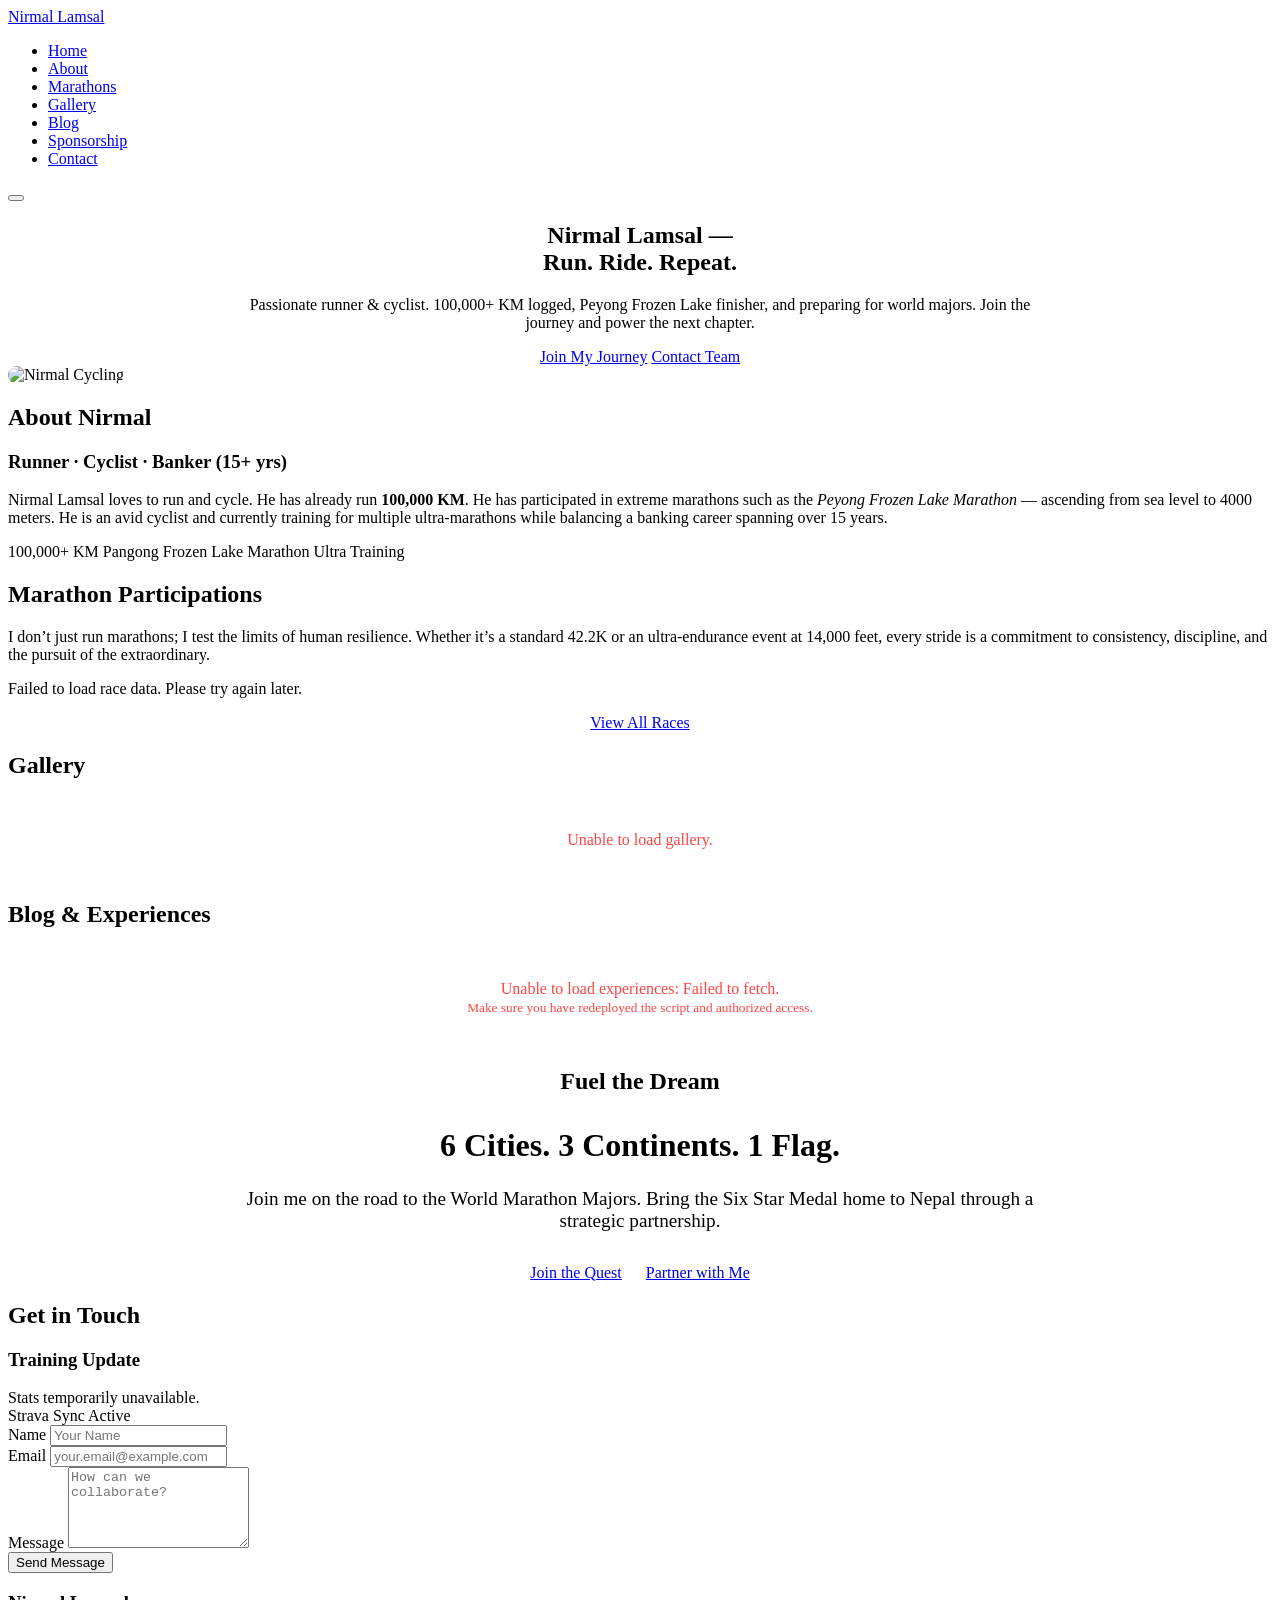
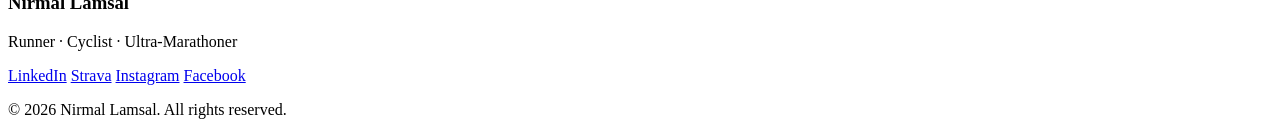
==== commit 549d61d4: "Add files via upload" ====
--- a/index.html
+++ b/index.html
@@ -5,7 +5,8 @@
     <meta name="viewport" content="width=device-width, initial-scale=1.0">
     <title>Nirmal Lamsal | Professional & Marathoner</title>
     <meta name="description" content="Portfolio of Nirmal Lamsal showcasing his professional journey and marathon achievements.">
-    <link rel="stylesheet" href="css/style.css">
+    <link rel="stylesheet" href="CSS/style.css">
+    <link rel="icon" href="data:image/svg+xml,<svg xmlns=%22http://www.w3.org/2000/svg%22 viewBox=%220 0 100 100%22><text y=%22.9em%22 font-size=%2290%22>🏃</text></svg>">
     <link href="https://fonts.googleapis.com/css2?family=Inter:wght@300;400;600;800&family=Outfit:wght@400;700&display=swap" rel="stylesheet">
 </head>
 <body>
@@ -126,23 +127,40 @@
         <!-- 8. Contact Form -->
         <section id="contact" class="contact">
             <div class="container">
-                <h2 class="section-title">Contact</h2>
-                <p class="section-desc">Reach out to Nirmal's team for sponsorship, media or event invitations.</p>
-                <form class="contact-form" id="contact-form">
-                    <div class="form-group">
-                        <label for="name">Name</label>
-                        <input type="text" id="name" required placeholder="Your Name">
+                <h2 class="section-title">Get in Touch</h2>
+                <div class="contact-grid">
+                    <div class="contact-info-panel">
+                        <div class="training-update-card glass">
+                            <div class="card-header">
+                                <h3>Training Update</h3>
+                            </div>
+                            <div id="strava-data-container" class="strava-stats">
+                                <div class="loading-mini">Syncing with Strava...</div>
+                            </div>
+                            <div class="strava-footer">
+                                <span class="strava-badge">Strava Sync Active</span>
+                            </div>
+                        </div>
                     </div>
-                    <div class="form-group">
-                        <label for="email">Email</label>
-                        <input type="email" id="email" required placeholder="your.email@example.com">
+                    
+                    <div class="contact-form-panel">
+                        <form class="contact-form" id="contact-form">
+                            <div class="form-group">
+                                <label for="name">Name</label>
+                                <input type="text" id="name" required placeholder="Your Name">
+                            </div>
+                            <div class="form-group">
+                                <label for="email">Email</label>
+                                <input type="email" id="email" required placeholder="your.email@example.com">
+                            </div>
+                            <div class="form-group">
+                                <label for="message">Message</label>
+                                <textarea id="message" rows="5" required placeholder="How can we collaborate?"></textarea>
+                            </div>
+                            <button type="submit" class="btn btn-primary w-full">Send Message</button>
+                        </form>
                     </div>
-                    <div class="form-group">
-                        <label for="message">Message</label>
-                        <textarea id="message" rows="5" required placeholder="How can we collaborate?"></textarea>
-                    </div>
-                    <button type="submit" class="btn btn-primary">Send Message</button>
-                </form>
+                </div>
             </div>
         </section>
     </main>
@@ -155,10 +173,10 @@
                 <p>Runner &middot; Cyclist &middot; Ultra-Marathoner</p>
             </div>
             <div class="footer-social">
-                <a href="#" aria-label="LinkedIn">LinkedIn</a>
-                <a href="#" aria-label="Strava">Strava</a>
-                <a href="#" aria-label="Instagram">Instagram</a>
-                <a href="#" aria-label="Facebook">Facebook</a>
+                <a href="https://www.linkedin.com/in/nirmallamsal/" aria-label="LinkedIn" target="_blank">LinkedIn</a>
+                <a href="https://www.strava.com/athletes/nirmallamsal" aria-label="Strava" target="_blank">Strava</a>
+                <a href="https://www.instagram.com/lamsalnirmal/" aria-label="Instagram" target="_blank">Instagram</a>
+                <a href="https://www.facebook.com/nirmal.lamsal.87548" aria-label="Facebook" target="_blank">Facebook</a>
             </div>
         </div>
         <div class="footer-bottom">
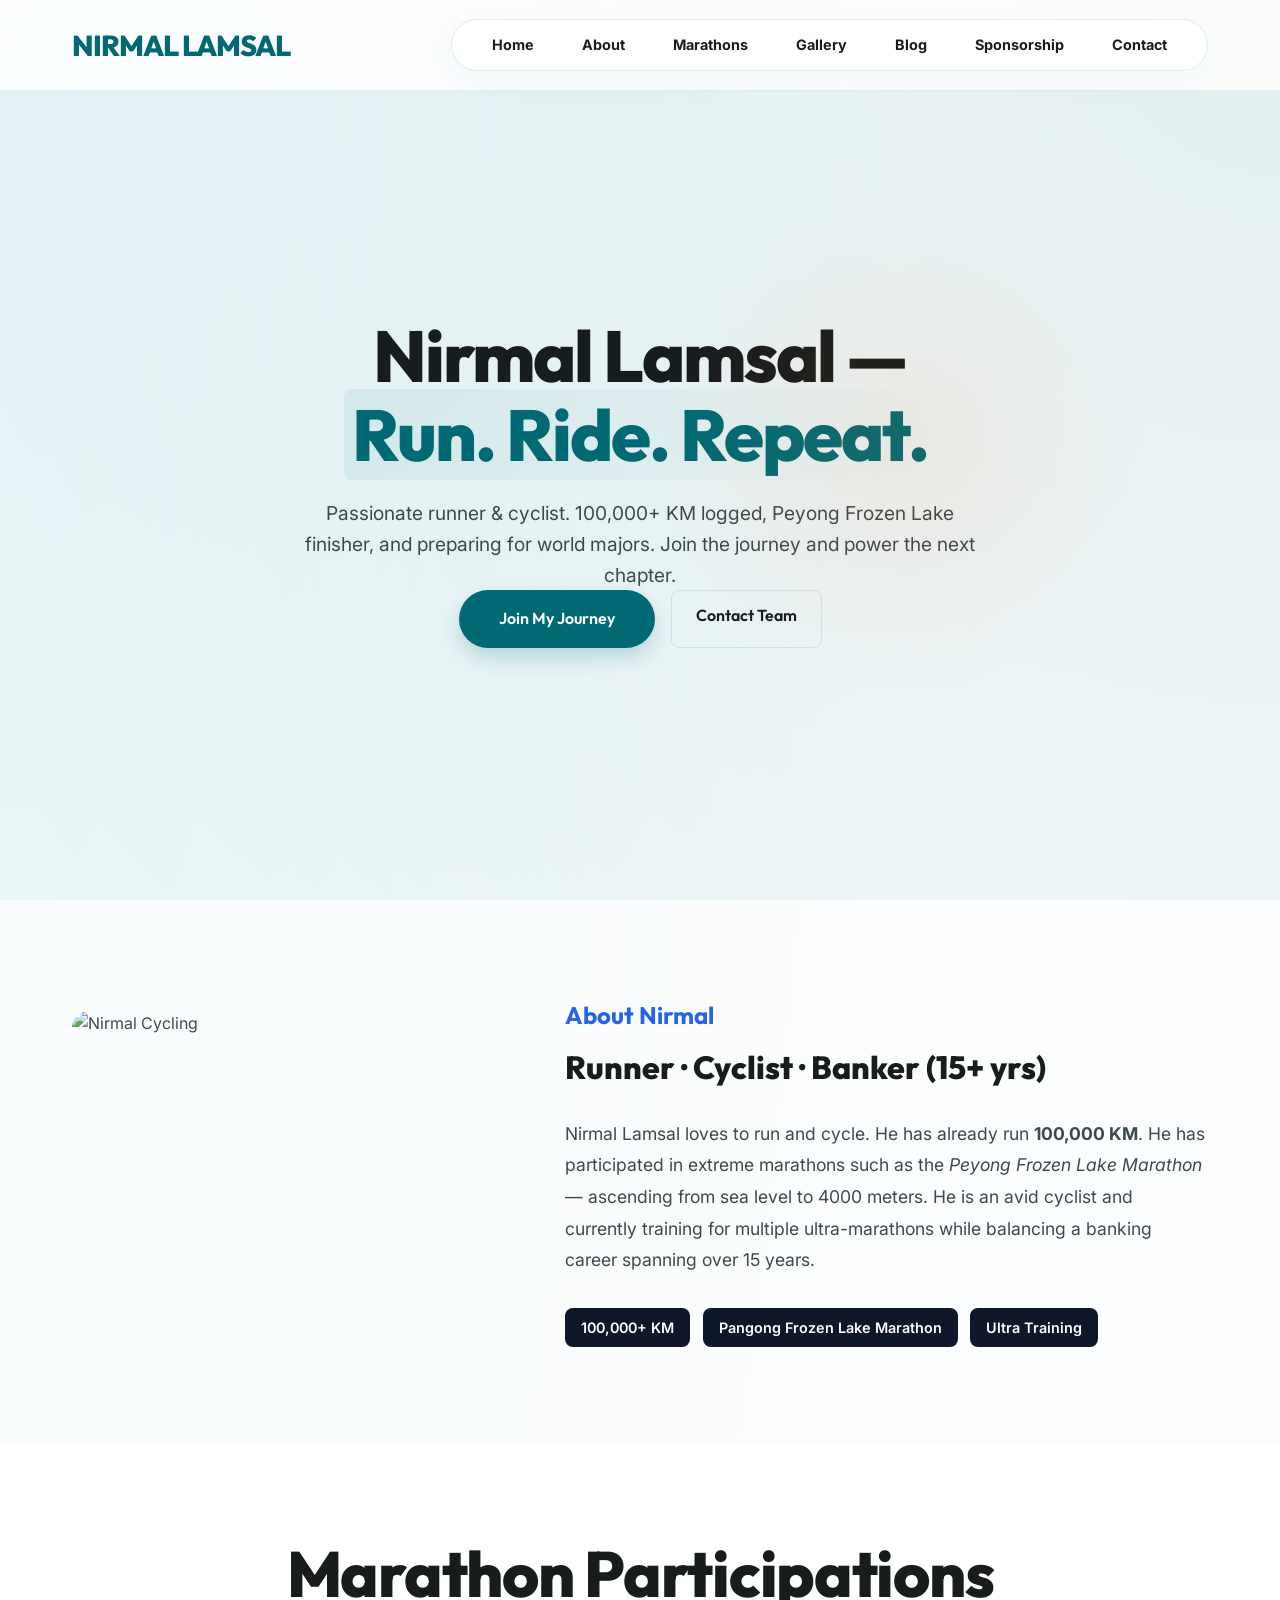
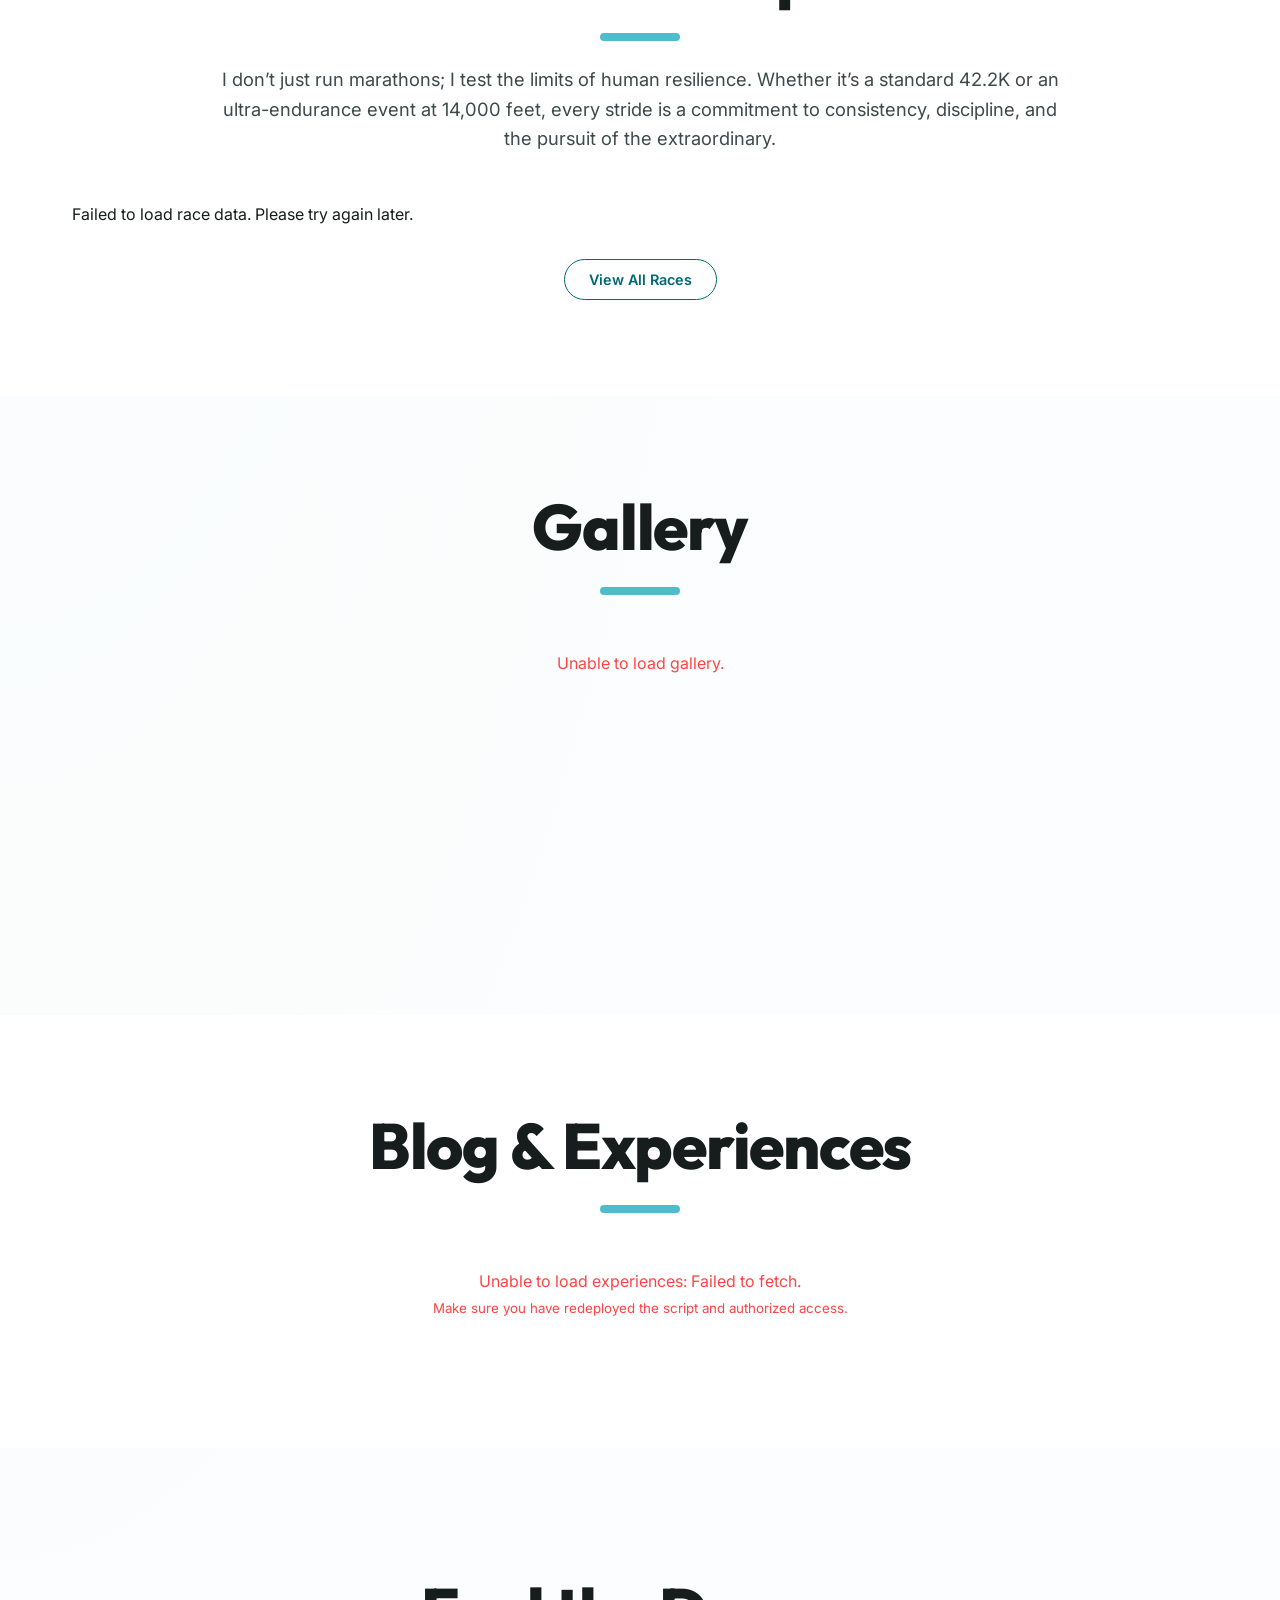
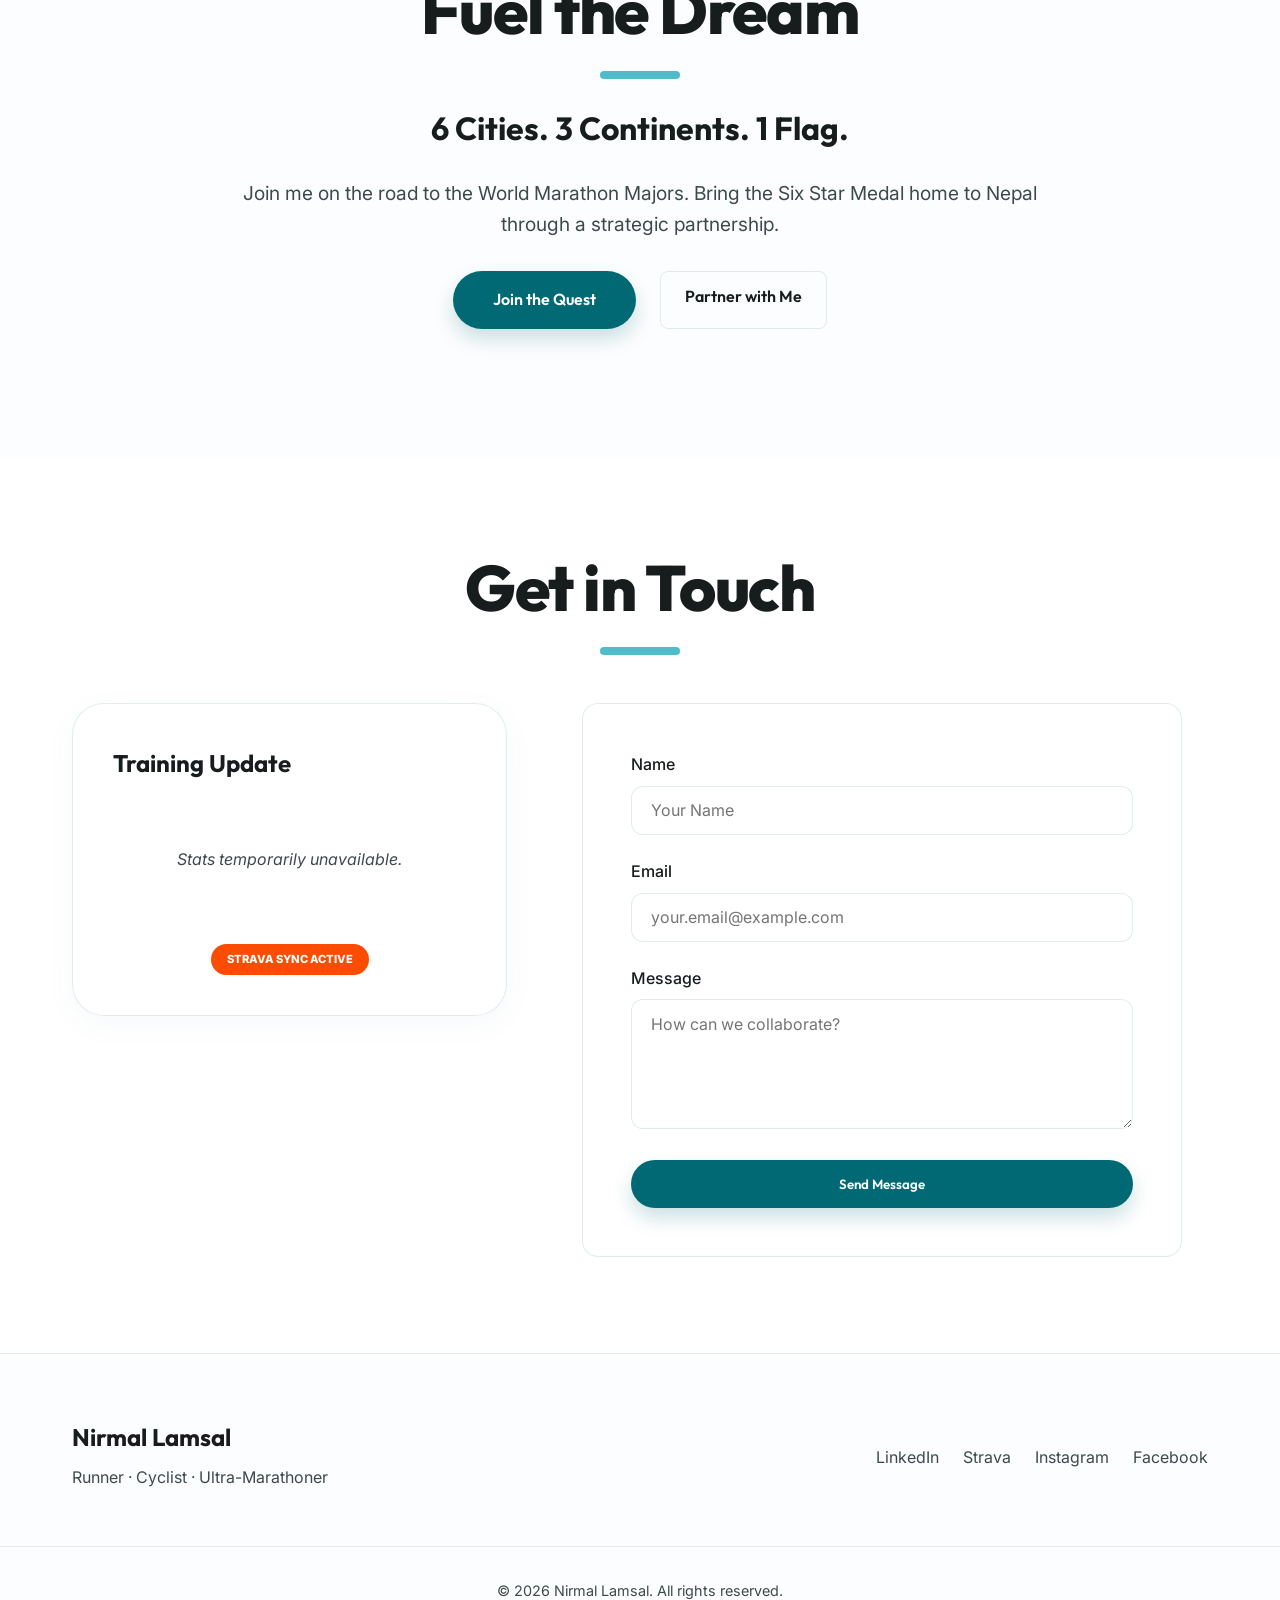
==== commit 88b98a6e: "Update index.html" ====
--- a/index.html
+++ b/index.html
@@ -5,7 +5,7 @@
     <meta name="viewport" content="width=device-width, initial-scale=1.0">
     <title>Nirmal Lamsal | Professional & Marathoner</title>
     <meta name="description" content="Portfolio of Nirmal Lamsal showcasing his professional journey and marathon achievements.">
-    <link rel="stylesheet" href="CSS/style.css">
+    <link rel="stylesheet" href="css/style.css">
     <link rel="icon" href="data:image/svg+xml,<svg xmlns=%22http://www.w3.org/2000/svg%22 viewBox=%220 0 100 100%22><text y=%22.9em%22 font-size=%2290%22>🏃</text></svg>">
     <link href="https://fonts.googleapis.com/css2?family=Inter:wght@300;400;600;800&family=Outfit:wght@400;700&display=swap" rel="stylesheet">
 </head>
--- a/css/style.css
+++ b/css/style.css
@@ -0,0 +1,1512 @@
+:root {
+    /* Brand Colors - Athletic Glass Precision */
+    --primary: #006973; 
+    --primary-hover: #004f57;
+    --primary-container: #4fbccb;
+    --primary-light: rgba(0, 105, 115, 0.08);
+    
+    --bg-main: #f6fafb;
+    --bg-card: rgba(255, 255, 255, 0.7);
+    --bg-glass: rgba(255, 255, 255, 0.85);
+    
+    --text-main: #171c1d; 
+    --text-muted: #3d494b;
+    --border-color: rgba(0, 105, 115, 0.12);
+    
+    --font-heading: 'Outfit', sans-serif;
+    --font-body: 'Inter', sans-serif;
+    --font-accent: 'Dancing Script', cursive;
+    
+    --radius-sm: 0.5rem;
+    --radius-md: 1rem;
+    --radius-lg: 1.5rem;
+    --radius-xl: 2rem;
+    --radius-full: 9999px;
+
+    --shadow-soft: 0 8px 32px 0 rgba(0, 105, 115, 0.04);
+    --shadow-elevated: 0 20px 40px rgba(0, 105, 115, 0.08);
+    --transition: all 0.3s cubic-bezier(0.4, 0, 0.2, 1);
+}
+
+* {
+    margin: 0;
+    padding: 0;
+    box-sizing: border-box;
+}
+
+html {
+    scroll-behavior: smooth;
+}
+
+body {
+    font-family: var(--font-body);
+    background-color: var(--bg-main);
+    background-image: 
+        radial-gradient(at 0% 0%, hsla(187, 57%, 55%, 0.1) 0, transparent 50%), 
+        radial-gradient(at 50% 0%, hsla(187, 57%, 85%, 0.05) 0, transparent 50%);
+    color: var(--text-main);
+    line-height: 1.6;
+    overflow-x: hidden;
+}
+
+#preloader {
+    position: fixed;
+    inset: 0;
+    z-index: 9999;
+    display: flex;
+    flex-direction: column;
+    align-items: center;
+    justify-content: center;
+    background: #0f172a;
+    color: #ffffff;
+}
+
+.runner-track {
+    width: 320px;
+    height: 10px;
+    border-radius: 999px;
+    background: rgba(255,255,255,0.15);
+    overflow: hidden;
+    margin-bottom: 1rem;
+    position: relative;
+}
+
+.runner {
+    position: absolute;
+    left: 0;
+    top: -12px;
+    font-size: 1.8rem;
+    animation: runner-slide 3s ease-in-out infinite;
+}
+
+@keyframes runner-slide {
+    0%, 100% { left: 0; }
+    50% { left: calc(100% - 40px); }
+}
+
+.preloader-text {
+    font-size: 1rem;
+    color: rgba(255,255,255,0.8);
+}
+
+#preloader.hidden {
+    opacity: 0;
+    pointer-events: none;
+    transition: opacity 0.4s ease;
+}
+
+.container {
+    max-width: 1200px;
+    margin: 0 auto;
+    padding: 0 2rem;
+}
+
+a {
+    text-decoration: none;
+    color: inherit;
+    transition: var(--transition);
+}
+
+ul {
+    list-style: none;
+}
+
+.hidden {
+    display: none !important;
+}
+
+.card {
+    background: #ffffff;
+    border-radius: 24px;
+    border: 1px solid rgba(15, 23, 42, 0.08);
+    box-shadow: 0 28px 70px rgba(15, 23, 42, 0.08);
+}
+
+.page-notice {
+    padding: 2rem 1.5rem;
+    text-align: center;
+    color: var(--text-muted);
+    background: #ffffff;
+    border: 1px solid rgba(15, 23, 42, 0.08);
+    border-radius: 24px;
+    margin-bottom: 2rem;
+}
+
+.section-title {
+    font-family: var(--font-heading);
+    font-size: clamp(2.5rem, 5vw, 4rem);
+    font-weight: 800;
+    margin-bottom: 1.5rem;
+    text-align: center;
+    color: var(--text-main);
+    letter-spacing: -0.02em;
+    line-height: 1.1;
+}
+
+.section-title::after {
+    content: '';
+    display: block;
+    width: 80px;
+    height: 8px;
+    background: var(--primary-container);
+    margin: 1.5rem auto 0;
+    border-radius: var(--radius-full);
+}
+
+.section-desc {
+    font-size: 1.15rem;
+    text-align: center;
+    color: var(--text-muted);
+    margin-bottom: 3rem;
+    max-width: 850px;
+    margin-left: auto;
+    margin-right: auto;
+    line-height: 1.6;
+}
+
+/* Buttons */
+.btn {
+    display: inline-block;
+    padding: 0.75rem 1.5rem;
+    border-radius: 8px;
+    font-weight: 600;
+    font-family: var(--font-heading);
+    cursor: pointer;
+    transition: var(--transition);
+    border: none;
+    text-align: center;
+}
+
+.btn-primary {
+    background-color: var(--primary);
+    color: white;
+    padding: 1rem 2.5rem;
+    border-radius: var(--radius-full);
+    box-shadow: 0 10px 20px rgba(0, 105, 115, 0.2);
+}
+
+.btn-primary:hover {
+    background-color: var(--primary-hover);
+    transform: translateY(-4px);
+    box-shadow: 0 15px 30px rgba(0, 105, 115, 0.3);
+}
+
+.btn-outline {
+    background-color: transparent;
+    color: var(--text-main);
+    border: 1px solid var(--border-color);
+}
+
+.btn-outline:hover {
+    border-color: var(--text-main);
+    background-color: rgba(15, 23, 42, 0.05);
+}
+
+/* Glassmorphism utility modified for light theme */
+.glass {
+    background: var(--bg-glass);
+    backdrop-filter: blur(16px);
+    -webkit-backdrop-filter: blur(16px);
+    border: 1px solid var(--border-color);
+    border-radius: var(--radius-lg);
+    box-shadow: var(--shadow-soft);
+}
+
+/* 1. Header */
+.header {
+    position: fixed;
+    top: 0;
+    left: 0;
+    width: 100%;
+    z-index: 1000;
+    background: var(--bg-glass);
+    backdrop-filter: blur(16px);
+    -webkit-backdrop-filter: blur(16px);
+    border-bottom: 1px solid var(--border-color);
+    padding: 1.2rem 0;
+    transition: var(--transition);
+}
+
+.header.scrolled {
+    padding: 0.8rem 0;
+    box-shadow: var(--shadow-soft);
+}
+
+.nav-wrapper {
+    display: flex;
+    justify-content: space-between;
+    align-items: center;
+}
+
+.logo {
+    font-family: var(--font-heading);
+    font-size: 1.8rem;
+    font-weight: 800;
+    color: var(--primary);
+    text-transform: uppercase;
+    letter-spacing: -1px;
+    transition: var(--transition);
+}
+
+.logo:hover {
+    color: var(--text-main);
+    transform: translateY(-1px);
+}
+
+.nav-links {
+    display: flex;
+    align-items: center;
+    gap: 3rem;
+    background: var(--bg-glass);
+    backdrop-filter: blur(12px);
+    padding: 0.75rem 2.5rem;
+    border-radius: var(--radius-full);
+    border: 1px solid var(--border-color);
+    box-shadow: var(--shadow-soft);
+}
+
+.nav-links a {
+    font-size: 0.9rem;
+    font-weight: 700;
+    color: var(--text-main);
+}
+
+.nav-links a:hover {
+    color: var(--primary);
+}
+
+.menu-toggle {
+    display: none;
+    background: none;
+    border: none;
+    cursor: pointer;
+    padding: 0.5rem;
+}
+
+.hamburger {
+    display: block;
+    width: 24px;
+    height: 2px;
+    background: var(--text-main);
+    position: relative;
+    transition: var(--transition);
+}
+
+.hamburger::before, .hamburger::after {
+    content: '';
+    position: absolute;
+    width: 24px;
+    height: 2px;
+    background: var(--text-main);
+    left: 0;
+    transition: var(--transition);
+}
+
+.hamburger::before { top: -8px; }
+.hamburger::after { bottom: -8px; }
+
+/* 2. Hero */
+.hero {
+    min-height: 100vh;
+    display: flex;
+    align-items: center;
+    background: radial-gradient(circle at top right, var(--primary-light), transparent);
+    padding: 8rem 0 4rem;
+    position: relative;
+    overflow: hidden;
+}
+
+.hero-title {
+    font-family: var(--font-heading);
+    font-size: 4.5rem;
+    font-weight: 800;
+    line-height: 1.1;
+    margin-bottom: 1.5rem;
+    color: var(--text-main);
+    letter-spacing: -2px;
+}
+
+.highlight {
+    color: var(--primary);
+    background: linear-gradient(120deg, var(--primary-light) 0%, transparent 100%);
+    padding: 0 0.5rem;
+    border-radius: 8px;
+}
+
+.hero-subtitle {
+    font-size: 1.2rem;
+    color: var(--text-muted);
+    margin-bottom: 2.5rem;
+    max-width: 600px;
+}
+
+.hero-cta {
+    display: flex;
+    gap: 1rem;
+}
+
+.hero-bg-effect {
+    position: absolute;
+    top: 50%;
+    right: 10%;
+    transform: translateY(-50%);
+    width: 500px;
+    height: 500px;
+    background: radial-gradient(circle, rgba(249,115,22,0.08) 0%, rgba(255,255,255,0) 70%);
+    border-radius: 50%;
+    z-index: 1;
+    pointer-events: none;
+}
+
+/* 3. Achievements */
+.achievements {
+    padding: 6rem 0;
+    background: #ffffff;
+}
+
+.stats-grid {
+    display: grid;
+    grid-template-columns: repeat(auto-fit, minmax(250px, 1fr));
+    gap: 2rem;
+    margin-top: 3rem;
+}
+
+.stat-card {
+    @extend .glass;
+    padding: 3rem 2rem;
+    text-align: center;
+    border-radius: 16px;
+    background: #ffffff;
+    border: 1px solid var(--border-color);
+    box-shadow: 0 10px 15px -3px rgba(0, 0, 0, 0.05), 0 4px 6px -2px rgba(0, 0, 0, 0.02);
+    transition: transform 0.3s;
+}
+
+.stat-card:hover {
+    transform: translateY(-10px);
+    border-color: var(--primary);
+    box-shadow: 0 20px 25px -5px rgba(0, 0, 0, 0.05), 0 10px 10px -5px rgba(0, 0, 0, 0.02);
+}
+
+.stat-number {
+    display: block;
+    font-family: var(--font-heading);
+    font-size: 3.5rem;
+    font-weight: 800;
+    color: var(--primary);
+    margin-bottom: 0.5rem;
+}
+
+.stat-label {
+    font-size: 1.1rem;
+    color: var(--text-muted);
+    font-weight: 500;
+}
+
+/* 4. About */
+.about {
+    padding: 6rem 0;
+    background: var(--bg-card);
+}
+
+.about-grid {
+    display: grid;
+    grid-template-columns: 1fr 1.5fr; /* Make text a bit wider than image */
+    gap: 4rem;
+    align-items: center;
+}
+
+.about-title {
+    font-family: var(--font-heading);
+    font-size: 1.5rem;
+    font-weight: 700;
+    color: #2563eb; /* Blue title */
+    margin-bottom: 0.5rem;
+}
+
+.about-subtitle {
+    font-family: var(--font-heading);
+    font-size: 2rem;
+    font-weight: 800;
+    margin-bottom: 1.5rem;
+    color: var(--text-main);
+}
+
+.about-text p {
+    margin-bottom: 2rem;
+    font-size: 1.1rem;
+    color: var(--text-muted);
+    line-height: 1.8;
+}
+
+.about-tags {
+    display: flex;
+    flex-wrap: wrap;
+    gap: 0.8rem;
+}
+
+.tag {
+    background: #0f172a;
+    color: #ffffff;
+    padding: 0.5rem 1rem;
+    border-radius: 8px;
+    font-size: 0.9rem;
+    font-weight: 600;
+}
+
+.about-image-placeholder {
+    aspect-ratio: 4/3;
+    background: #ffffff;
+    border-radius: 16px;
+    display: flex;
+    align-items: center;
+    justify-content: center;
+    border: 2px dashed var(--border-color);
+    color: var(--text-muted);
+}
+
+/* 5. Marathons */
+.marathons {
+    padding: 6rem 0;
+    background: #ffffff;
+}
+
+.race-list {
+    display: grid;
+    grid-template-columns: repeat(auto-fit, minmax(260px, 1fr));
+    gap: 1.5rem;
+}
+
+.blog-grid {
+    display: grid;
+    grid-template-columns: repeat(auto-fit, minmax(280px, 1fr));
+    gap: 1.5rem;
+}
+
+.gallery-grid {
+    display: grid;
+    grid-template-columns: repeat(4, 1fr);
+    grid-auto-rows: 300px;
+    gap: 1.5rem;
+}
+
+@media (max-width: 900px) {
+    .gallery-grid {
+        grid-template-columns: repeat(2, 1fr);
+        grid-template-rows: repeat(4, 250px);
+    }
+}
+
+@media (max-width: 600px) {
+    .gallery-grid {
+        grid-template-columns: 1fr;
+        grid-template-rows: auto;
+    }
+}
+
+.gallery-item {
+    position: relative;
+    border-radius: 20px;
+    overflow: hidden;
+    border: 1px solid var(--border-color);
+    box-shadow: var(--shadow-soft);
+    transition: var(--transition);
+}
+
+.gallery-item img {
+    width: 100%;
+    height: 100%;
+    object-fit: cover;
+    transition: var(--transition);
+}
+
+.gallery-item:hover {
+    transform: translateY(-5px);
+    box-shadow: var(--shadow-elevated);
+}
+
+.gallery-item:hover img {
+    transform: scale(1.1);
+}
+
+.gallery-overlay {
+    position: absolute;
+    inset: 0;
+    background: linear-gradient(to top, rgba(15, 23, 42, 0.8), transparent);
+    display: flex;
+    align-items: flex-end;
+    padding: 1.5rem;
+    opacity: 0;
+    transition: var(--transition);
+}
+
+.gallery-item:hover .gallery-overlay {
+    opacity: 1;
+}
+
+.gallery-overlay p {
+    color: #ffffff;
+    font-size: 0.9rem;
+    font-weight: 600;
+}
+
+.race-page {
+    padding: 8rem 0 4rem;
+}
+
+.race-hero,
+.race-section,
+.race-gallery {
+    background: #ffffff;
+    border: 1px solid rgba(15, 23, 42, 0.08);
+    border-radius: 28px;
+    padding: 2rem;
+    box-shadow: 0 28px 70px rgba(15, 23, 42, 0.08);
+    backdrop-filter: blur(10px);
+}
+
+.race-hero {
+    display: grid;
+    grid-template-columns: 140px minmax(0, 1fr);
+    gap: 2rem;
+    align-items: center;
+}
+
+.race-hero__media {
+    display: grid;
+    place-items: center;
+}
+
+.race-logo--large {
+    width: 140px;
+    height: 140px;
+    border-radius: 24px;
+    object-fit: cover;
+    border: 1px solid rgba(15, 23, 42, 0.08);
+}
+
+.race-hero__content .eyebrow,
+.section-header .eyebrow {
+    text-transform: uppercase;
+    letter-spacing: 1.2px;
+    color: var(--primary);
+    font-size: 0.8rem;
+    margin-bottom: 0.5rem;
+    font-weight: 700;
+}
+
+.race-hero__content h1,
+.race-section h2,
+.race-gallery h2 {
+    font-family: var(--font-heading);
+    font-size: clamp(2rem, 2.2vw, 2.8rem);
+    margin-bottom: 0.75rem;
+    color: var(--text-main);
+}
+
+.race-meta-grid {
+    display: grid;
+    grid-template-columns: repeat(auto-fit, minmax(180px, 1fr));
+    gap: 1rem;
+    margin-top: 1rem;
+}
+
+.race-meta-grid .meta-label {
+    display: block;
+    color: var(--text-muted);
+    font-size: 0.9rem;
+    margin-bottom: 0.35rem;
+}
+
+.section-header {
+    display: flex;
+    justify-content: space-between;
+    align-items: center;
+    flex-wrap: wrap;
+    gap: 1rem;
+    margin-bottom: 1.5rem;
+}
+
+.edition-toggle {
+    display: flex;
+    flex-wrap: wrap;
+    gap: 0.75rem;
+}
+
+.edition-button {
+    border: 1px solid var(--border-color);
+    background: #ffffff;
+    color: var(--text-main);
+    padding: 0.75rem 1rem;
+    border-radius: 999px;
+    cursor: pointer;
+    transition: var(--transition);
+    font-weight: 600;
+}
+
+.edition-button.active,
+.edition-button:hover {
+    background: var(--primary);
+    color: #ffffff;
+    border-color: var(--primary);
+}
+
+.race-stats-grid {
+    display: grid;
+    grid-template-columns: repeat(auto-fit, minmax(180px, 1fr));
+    gap: 1rem;
+    margin-bottom: 1.5rem;
+}
+
+.stat-card {
+    padding: 1.35rem 1.25rem;
+    border: 1px solid rgba(15, 23, 42, 0.08);
+    border-radius: 20px;
+    background: #f8fbff;
+}
+
+.stat-card .stat-label {
+    display: block;
+    font-size: 0.9rem;
+    color: var(--text-muted);
+    margin-bottom: 0.5rem;
+}
+
+.stat-card strong {
+    font-size: 1.75rem;
+    color: var(--text-main);
+}
+
+.race-experience {
+    background: rgba(79, 188, 203, 0.06);
+    border-radius: 20px;
+    padding: 1.75rem;
+}
+
+.race-experience h3 {
+    margin-bottom: 1rem;
+    font-family: var(--font-heading);
+    font-size: 1.2rem;
+}
+
+.race-gallery .gallery-grid {
+    margin-top: 1rem;
+}
+
+.gallery-item {
+    position: relative;
+    overflow: hidden;
+    border-radius: 20px;
+    border: 1px solid rgba(15, 23, 42, 0.08);
+    background: #ffffff;
+}
+
+.gallery-thumb {
+    display: block;
+    width: 100%;
+    height: 100%;
+    border: 0;
+    padding: 0;
+    cursor: pointer;
+}
+
+.gallery-thumb img {
+    width: 100%;
+    height: 100%;
+    object-fit: cover;
+    display: block;
+    transition: transform 0.3s ease;
+}
+
+.gallery-thumb:hover img {
+    transform: scale(1.05);
+}
+
+.empty-state {
+    padding: 2rem;
+    text-align: center;
+    color: var(--text-muted);
+    font-weight: 600;
+}
+
+.lightbox {
+    position: fixed;
+    inset: 0;
+    display: grid;
+    place-items: center;
+    background: rgba(15, 23, 42, 0.75);
+    z-index: 9999;
+    padding: 2rem;
+}
+
+.lightbox.hidden {
+    display: none;
+}
+
+.lightbox-backdrop {
+    position: absolute;
+    inset: 0;
+}
+
+.lightbox-content {
+    position: relative;
+    z-index: 1;
+    max-width: 960px;
+    width: 100%;
+    background: #ffffff;
+    border-radius: 28px;
+    overflow: hidden;
+    box-shadow: 0 40px 90px rgba(15, 23, 42, 0.25);
+}
+
+.lightbox-close {
+    position: absolute;
+    top: 1rem;
+    right: 1rem;
+    background: rgba(255,255,255,0.95);
+    border: none;
+    border-radius: 50%;
+    width: 42px;
+    height: 42px;
+    font-size: 1.5rem;
+    line-height: 1;
+    cursor: pointer;
+    z-index: 2;
+}
+
+.lightbox-content img {
+    width: 100%;
+    height: auto;
+    display: block;
+}
+
+.lightbox-content p {
+    margin: 1rem 1.5rem 1.5rem;
+    color: var(--text-muted);
+}
+
+@media (max-width: 900px) {
+    .race-hero {
+        grid-template-columns: 1fr;
+    }
+    .race-meta-grid {
+        grid-template-columns: 1fr;
+    }
+}
+
+/* 5. Races & Cards */
+.race-card, .blog-card, .tier-card {
+    background: #fff;
+    border: 1px solid var(--border-color);
+    border-radius: 24px;
+    padding: 2rem;
+    transition: var(--transition);
+    box-shadow: var(--shadow-soft);
+    position: relative;
+    overflow: hidden;
+}
+
+.race-card:hover, .blog-card:hover, .tier-card:hover {
+    transform: translateY(-8px) scale(1.02);
+    box-shadow: var(--shadow-elevated);
+    border-color: var(--primary-light);
+}
+
+.race-logo {
+    width: 70px;
+    height: 70px;
+    object-fit: contain;
+    border-radius: 8px;
+    background: #fff;
+    border: 1px solid var(--border-color);
+    flex-shrink: 0;
+}
+
+.race-info {
+    flex: 1;
+    display: flex;
+    flex-direction: column;
+}
+
+.race-info h3 {
+    font-family: var(--font-heading);
+    font-size: 1rem;
+    line-height: 1.2;
+    margin-bottom: 0.4rem;
+    color: var(--text-main);
+}
+
+.race-meta {
+    font-size: 0.9rem;
+    color: var(--text-muted);
+    display: flex;
+    flex-direction: column;
+}
+
+.race-meta .type-text {
+    font-size: 0.85rem;
+    margin-bottom: 0.4rem;
+}
+
+.chip-container {
+    display: flex;
+    flex-wrap: wrap;
+    gap: 0.4rem;
+}
+
+.year-chip {
+    display: inline-block;
+    background: var(--bg-color);
+    color: var(--text-color);
+    border: 1px solid var(--border-color);
+    border-radius: 12px;
+    padding: 0.15rem 0.5rem;
+    font-size: 0.75rem;
+    font-weight: 600;
+}
+
+.view-all-chip {
+    display: inline-block;
+    margin-top: 2rem;
+    padding: 0.5rem 1.5rem;
+    background: var(--bg-card);
+    border: 1px solid var(--primary);
+    color: var(--primary);
+    border-radius: 9999px;
+    font-size: 0.9rem;
+    font-weight: 600;
+    text-align: center;
+    transition: var(--transition);
+}
+
+.view-all-chip:hover {
+    background: var(--primary);
+    color: #fff;
+}
+
+
+.loading-spinner {
+    text-align: center;
+    padding: 3rem;
+    color: var(--text-muted);
+}
+
+/* 6. Gallery */
+.gallery {
+    padding: 6rem 0;
+    background: var(--bg-card);
+}
+
+.gallery-grid {
+    display: grid;
+    grid-template-columns: repeat(auto-fill, minmax(250px, 1fr));
+    gap: 1.5rem;
+}
+
+.gallery-item {
+    aspect-ratio: 1;
+    background: #ffffff;
+    border: 1px solid var(--border-color);
+    border-radius: 12px;
+    display: flex;
+    align-items: center;
+    justify-content: center;
+    color: var(--text-muted);
+    transition: transform 0.3s;
+}
+
+.gallery-item:hover {
+    transform: scale(1.05);
+    box-shadow: 0 10px 15px -3px rgba(0,0,0,0.05);
+}
+
+/* 7. Blog */
+.blog {
+    padding: 6rem 0;
+    background: #ffffff;
+}
+
+.blog-grid {
+    display: grid;
+    grid-template-columns: repeat(4, 1fr);
+    gap: 2rem;
+}
+
+@media (max-width: 1200px) {
+    .blog-grid { grid-template-columns: repeat(2, 1fr); }
+}
+
+@media (max-width: 768px) {
+    .blog-grid { grid-template-columns: 1fr; }
+}
+
+/* Individual blog card elements can be styled here if needed */
+
+.blog-card h3 {
+    font-family: var(--font-heading);
+    font-size: 1.5rem;
+    margin-bottom: 1rem;
+    color: var(--text-main);
+}
+
+.blog-card p {
+    color: var(--text-muted);
+    margin-bottom: 1.5rem;
+}
+
+.read-more {
+    color: var(--primary);
+    font-weight: 600;
+    display: inline-flex;
+    align-items: center;
+}
+
+.read-more:hover {
+    text-decoration: underline;
+}
+
+/* 8. Sponsorship */
+.sponsorship {
+    padding: 8rem 0;
+    text-align: center;
+    background: var(--bg-card);
+}
+
+.sponsorship-content p {
+    max-width: 600px;
+    margin: 0 auto 2rem;
+    color: var(--text-muted);
+    font-size: 1.1rem;
+}
+
+/* 9. Contact */
+.contact {
+    padding: 6rem 0;
+    background: #ffffff;
+}
+
+.contact-form {
+    max-width: 600px;
+    margin: 0 auto;
+    background: var(--bg-card);
+    padding: 3rem;
+    border-radius: 16px;
+    border: 1px solid var(--border-color);
+}
+
+.form-group {
+    margin-bottom: 1.5rem;
+}
+
+.form-group label {
+    display: block;
+    margin-bottom: 0.5rem;
+    font-weight: 500;
+    color: var(--text-main);
+}
+
+.form-group input,
+.form-group textarea,
+.form-group select {
+    width: 100%;
+    padding: 0.85rem 1.2rem;
+    background: #ffffff;
+    border: 1px solid var(--border-color);
+    border-radius: 12px;
+    color: var(--text-main);
+    font-family: var(--font-body);
+    font-size: 1rem;
+    transition: var(--transition);
+    appearance: none; /* Modern look */
+    -webkit-appearance: none;
+    -moz-appearance: none;
+}
+
+.form-group select {
+    background-image: url("data:image/svg+xml,%3Csvg xmlns='http://www.w3.org/2000/svg' fill='none' viewBox='0 0 24 24' stroke='%234FBCCB' stroke-width='2'%3E%3Cpath stroke-linecap='round' stroke-linejoin='round' d='M19 9l-7 7-7-7'%3E%3C/path%3E%3C/svg%3E");
+    background-repeat: no-repeat;
+    background-position: right 1.2rem center;
+    background-size: 1.2rem;
+    padding-right: 3rem;
+    cursor: pointer;
+}
+
+.form-group input:focus,
+.form-group textarea:focus,
+.form-group select:focus {
+    outline: none;
+    border-color: var(--primary);
+    box-shadow: 0 0 0 4px var(--primary-light);
+}
+
+.contact-form .btn {
+    width: 100%;
+}
+
+/* 10. Footer */
+.footer {
+    padding: 4rem 0 2rem;
+    border-top: 1px solid var(--border-color);
+    background: var(--bg-card);
+}
+
+.footer-content {
+    display: flex;
+    justify-content: space-between;
+    align-items: center;
+    margin-bottom: 3rem;
+    flex-wrap: wrap;
+    gap: 2rem;
+}
+
+.footer-brand h3 {
+    font-family: var(--font-heading);
+    font-size: 1.5rem;
+    margin-bottom: 0.5rem;
+    color: var(--text-main);
+}
+
+.footer-brand p {
+    color: var(--text-muted);
+    margin-bottom: 0.5rem;
+}
+
+.admin-link {
+    font-size: 0.8rem;
+    color: var(--primary);
+}
+
+.admin-link:hover {
+    text-decoration: underline;
+}
+
+.footer-social {
+    display: flex;
+    gap: 1.5rem;
+}
+
+.footer-social a {
+    color: var(--text-muted);
+}
+
+.footer-social a:hover {
+    color: var(--primary);
+}
+
+.footer-bottom {
+    text-align: center;
+    color: var(--text-muted);
+    font-size: 0.9rem;
+    padding-top: 2rem;
+    border-top: 1px solid var(--border-color);
+}
+
+/* Responsive Design */
+@media (max-width: 1024px) {
+    .race-list {
+        grid-template-columns: repeat(2, 1fr);
+    }
+}
+
+@media (max-width: 768px) {
+    .menu-toggle {
+        display: block;
+    }
+
+    .nav-links {
+        position: absolute;
+        top: 100%;
+        left: 0;
+        width: 100%;
+        background: var(--bg-glass);
+        backdrop-filter: blur(20px);
+        flex-direction: column;
+        padding: 2.5rem;
+        gap: 1.5rem;
+        text-align: center;
+        border-bottom: 1px solid var(--border-color);
+        clip-path: polygon(0 0, 100% 0, 100% 0, 0 0);
+        transition: clip-path 0.4s cubic-bezier(0.4, 0, 0.2, 1);
+        box-shadow: 0 10px 30px rgba(0, 0, 0, 0.05);
+    }
+
+    .nav-links.active {
+        clip-path: polygon(0 0, 100% 0, 100% 100%, 0 100%);
+    }
+
+    .about-grid {
+        grid-template-columns: 1fr;
+    }
+
+    .hero-title {
+        font-size: 2.5rem;
+    }
+
+    .race-list {
+        grid-template-columns: 1fr;
+    }
+    
+    .race-card {
+        flex-direction: row;
+        align-items: center;
+    }
+    
+    .contact-form {
+        padding: 2rem;
+    }
+}
+
+/* Sponsorship Page Styles */
+.sponsor-hero {
+    background: var(--bg-card);
+    padding: 8rem 0 4rem;
+    text-align: center;
+}
+
+.hero-hook .category-tag {
+    display: inline-block;
+    background: var(--primary-color);
+    color: #fff;
+    padding: 0.2rem 1rem;
+    border-radius: 20px;
+    font-size: 0.8rem;
+    font-weight: 700;
+    text-transform: uppercase;
+    letter-spacing: 1px;
+    margin-bottom: 1rem;
+}
+
+.hero-hook h1 {
+    font-size: 3.5rem;
+    margin-bottom: 1rem;
+    line-height: 1.1;
+    font-family: var(--font-heading);
+}
+
+.hero-subtitle {
+    max-width: 700px;
+    margin: 0 auto;
+    font-size: 1.2rem;
+    color: var(--text-muted);
+}
+
+.star-tracker-box {
+    margin-top: 4rem;
+    background: #fff;
+    padding: 3rem;
+    border-radius: 24px;
+    box-shadow: 0 10px 30px rgba(0,0,0,0.05);
+}
+
+.star-tracker {
+    display: flex;
+    justify-content: space-around;
+    flex-wrap: wrap;
+    gap: 1.5rem;
+    margin-top: 2rem;
+}
+
+.star-item {
+    display: flex;
+    flex-direction: column;
+    align-items: center;
+    gap: 0.5rem;
+    flex: 1;
+    min-width: 100px;
+}
+
+.star-icon {
+    font-size: 2.5rem;
+    line-height: 1;
+}
+
+.star-item.completed .star-icon {
+    color: #ffd700;
+    text-shadow: 0 0 15px rgba(255, 215, 0, 0.5);
+}
+
+.star-item.upcoming .star-icon {
+    color: #ddd;
+}
+
+.star-item span {
+    font-weight: 700;
+    font-size: 1rem;
+}
+
+.star-item small {
+    font-size: 0.75rem;
+    color: var(--text-muted);
+}
+
+.mission-grid {
+    display: grid;
+    grid-template-columns: 1.5fr 1fr;
+    gap: 4rem;
+    align-items: center;
+    padding: 6rem 0;
+}
+
+.m-stat-card {
+    background: var(--bg-card);
+    padding: 2rem;
+    border-radius: 20px;
+    margin-bottom: 1.5rem;
+    border-left: 4px solid var(--primary-color);
+}
+
+.m-stat-card h4 {
+    font-size: 2.5rem;
+    color: var(--primary-color);
+    margin-bottom: 0.5rem;
+    font-family: var(--font-heading);
+}
+
+.tier-grid {
+    display: grid;
+    grid-template-columns: repeat(4, 1fr);
+    gap: 1.5rem;
+    margin-top: 3rem;
+}
+
+.tier-card {
+    display: flex;
+    flex-direction: column;
+}
+
+.tier-card.featured {
+    border: 2px solid var(--primary-color);
+    position: relative;
+}
+
+.tier-card.featured::after {
+    content: "Recommended";
+    position: absolute;
+    top: -15px;
+    left: 50%;
+    transform: translateX(-50%);
+    background: var(--primary-color);
+    color: #fff;
+    padding: 0.2rem 1rem;
+    border-radius: 20px;
+    font-size: 0.7rem;
+    font-weight: 700;
+}
+
+.tier-card.gold {
+    background: linear-gradient(135deg, #fff 0%, #fffbf0 100%);
+    border: 2px solid #ffd700;
+}
+
+.tier-header h4 {
+    font-size: 1.5rem;
+    margin-bottom: 1.5rem;
+    color: var(--text-main);
+    font-family: var(--font-heading);
+}
+
+.tier-benefits {
+    margin-top: auto;
+    padding-top: 1.5rem;
+    list-style: none;
+    padding-left: 0;
+}
+
+.tier-benefits li {
+    padding: 0.5rem 0;
+    font-size: 0.9rem;
+    display: flex;
+    align-items: center;
+    gap: 0.5rem;
+}
+
+.tier-benefits li::before {
+    content: "✓";
+    color: var(--primary);
+    font-weight: 700;
+}
+
+.sponsor-contact {
+    padding: 6rem 0;
+    background: var(--bg-card);
+}
+
+.contact-box {
+    max-width: 800px;
+    margin: 0 auto;
+    background: #fff;
+    padding: 4rem;
+    border-radius: 32px;
+    box-shadow: 0 10px 40px rgba(0,0,0,0.05);
+}
+
+.form-row {
+    display: grid;
+    grid-template-columns: 1fr 1fr;
+    gap: 1.5rem;
+}
+
+@media (max-width: 768px) {
+    .mission-grid, .form-row, .tier-grid {
+        grid-template-columns: 1fr;
+    }
+    .hero-hook h1 {
+        font-size: 2.5rem;
+    }
+    .tier-card.featured {
+        transform: none;
+    }
+}
+
+/* Contact Grid & Training Update */
+.contact-grid {
+    display: grid;
+    grid-template-columns: 1fr 1.5fr;
+    gap: 3rem;
+    margin-top: 3rem;
+    align-items: start;
+}
+
+.training-update-card {
+    padding: 2.5rem;
+    border-radius: 2rem;
+    display: flex;
+    flex-direction: column;
+    gap: 2rem;
+    background: var(--bg-glass);
+    border: 1px solid var(--border-color);
+}
+
+.card-header {
+    display: flex;
+    align-items: center;
+    gap: 1rem;
+}
+
+.card-header h3 {
+    font-family: var(--font-heading);
+    font-size: 1.5rem;
+    font-weight: 700;
+}
+
+.strava-stats {
+    display: flex;
+    flex-direction: column;
+    gap: 1.5rem;
+}
+
+.recent-activity-section {
+    background: white;
+    padding: 1.5rem;
+    border-radius: 1.25rem;
+    border: 1px solid var(--border-color);
+    display: flex;
+    flex-direction: column;
+    gap: 1.25rem;
+}
+
+.activity-meta {
+    display: grid;
+    grid-template-columns: 1fr 1fr;
+    gap: 1rem;
+}
+
+.meta-item {
+    display: flex;
+    flex-direction: column;
+    gap: 0.25rem;
+}
+
+.meta-item .label, .activity-type .label, .total-milestone .label {
+    font-size: 0.7rem;
+    text-transform: uppercase;
+    letter-spacing: 0.08em;
+    color: var(--text-muted);
+    font-weight: 700;
+}
+
+.meta-item .value {
+    font-size: 1.25rem;
+    font-weight: 800;
+    color: var(--primary);
+    font-family: var(--font-heading);
+}
+
+.activity-type {
+    padding-top: 1rem;
+    border-top: 1px solid var(--border-color);
+}
+
+.type-text {
+    display: block;
+    font-weight: 700;
+    color: var(--text-main);
+    margin-top: 0.25rem;
+}
+
+.total-milestone {
+    display: flex;
+    flex-direction: column;
+    gap: 0.75rem;
+    padding: 0.5rem;
+}
+
+.chips-wrapper {
+    display: flex;
+    flex-wrap: wrap;
+    gap: 0.5rem;
+    align-items: center;
+}
+
+.dist-chip {
+    background: var(--primary);
+    color: white;
+    width: 36px;
+    height: 44px;
+    display: flex;
+    align-items: center;
+    justify-content: center;
+    border-radius: 0.5rem;
+    font-size: 1.5rem;
+    font-weight: 800;
+    font-family: var(--font-heading);
+    box-shadow: 0 4px 10px rgba(0, 105, 115, 0.2);
+}
+
+.chips-wrapper .unit {
+    font-weight: 800;
+    color: var(--primary);
+    font-size: 1rem;
+    margin-left: 0.25rem;
+}
+
+.strava-footer {
+    display: flex;
+    justify-content: center;
+    padding-top: 0.5rem;
+}
+
+.strava-badge {
+    background: #FC4C02; /* Strava Orange */
+    color: white;
+    padding: 0.4rem 1rem;
+    border-radius: 999px;
+    font-size: 0.7rem;
+    font-weight: 800;
+    text-transform: uppercase;
+}
+
+.loading-mini {
+    grid-column: 1 / -1;
+    text-align: center;
+    padding: 2rem;
+    color: var(--text-muted);
+    font-style: italic;
+}
+
+@media (max-width: 900px) {
+    .contact-grid {
+        grid-template-columns: 1fr;
+    }
+}
+
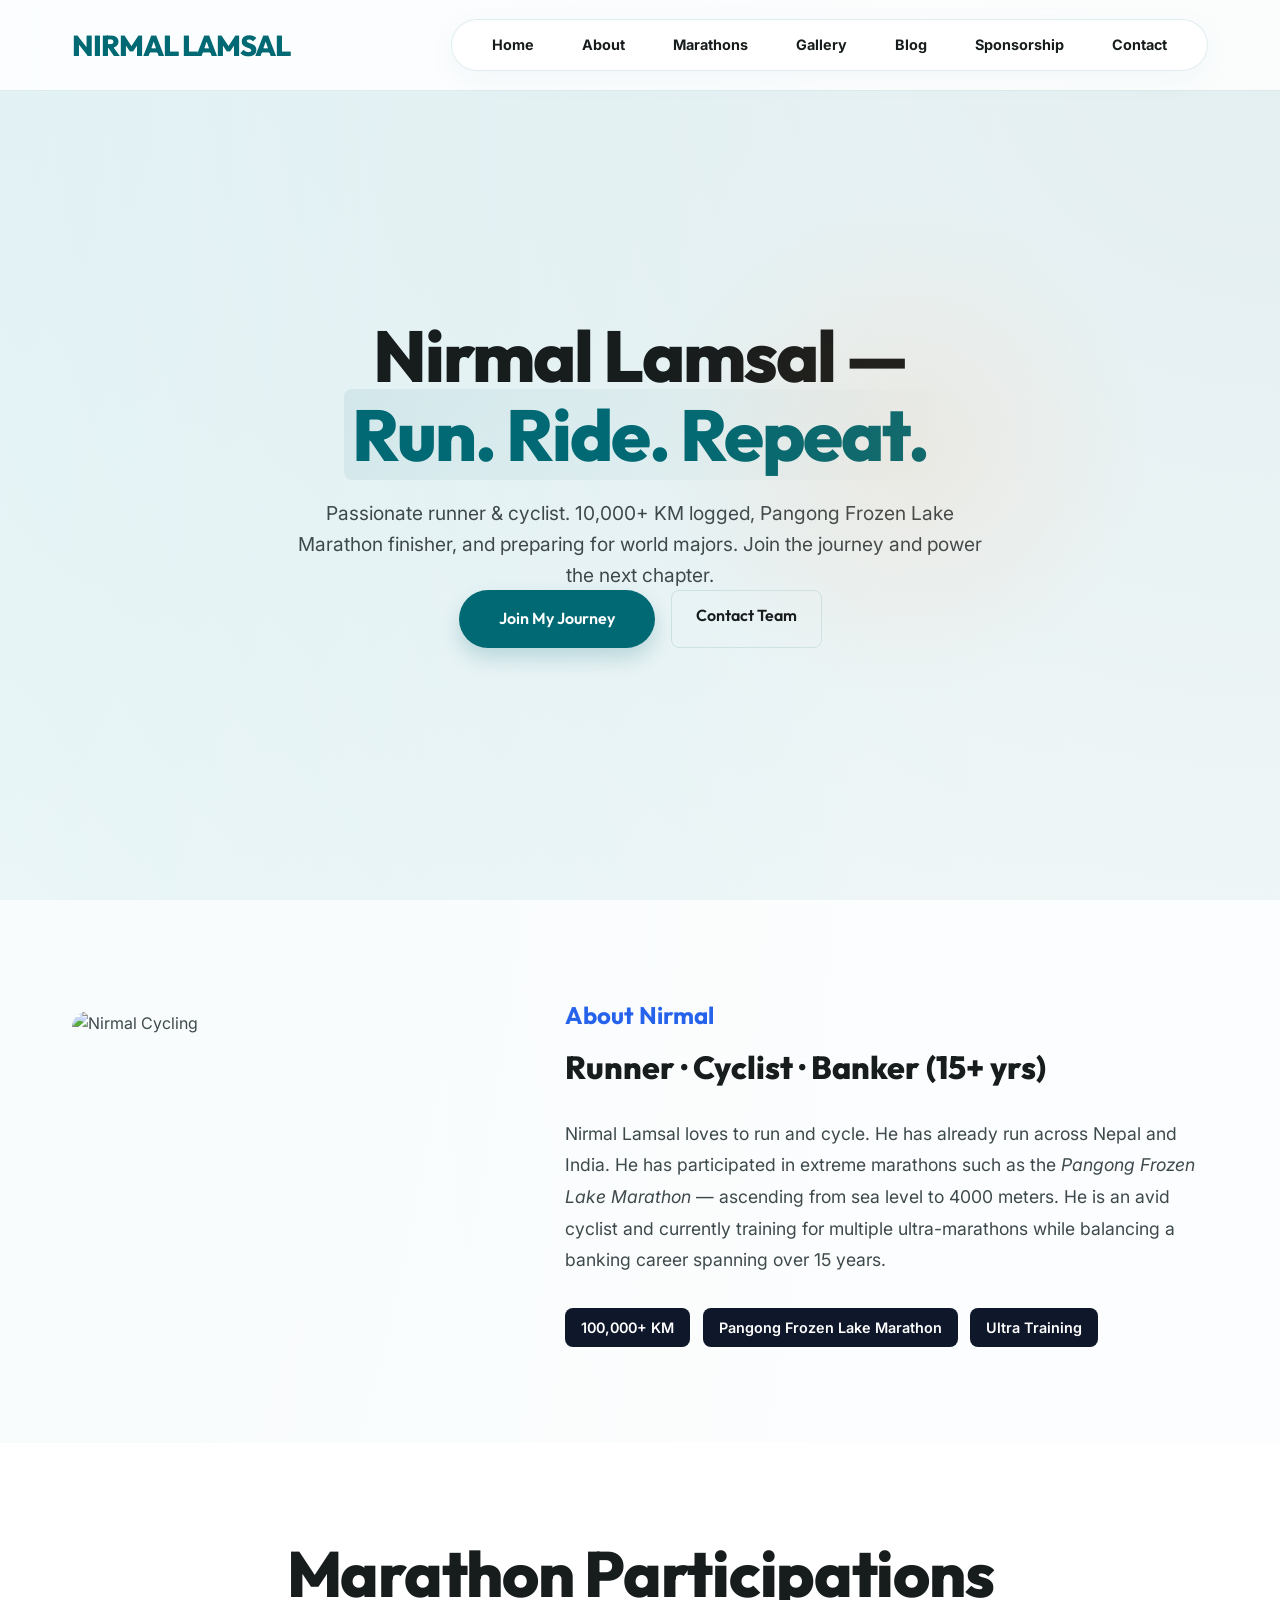
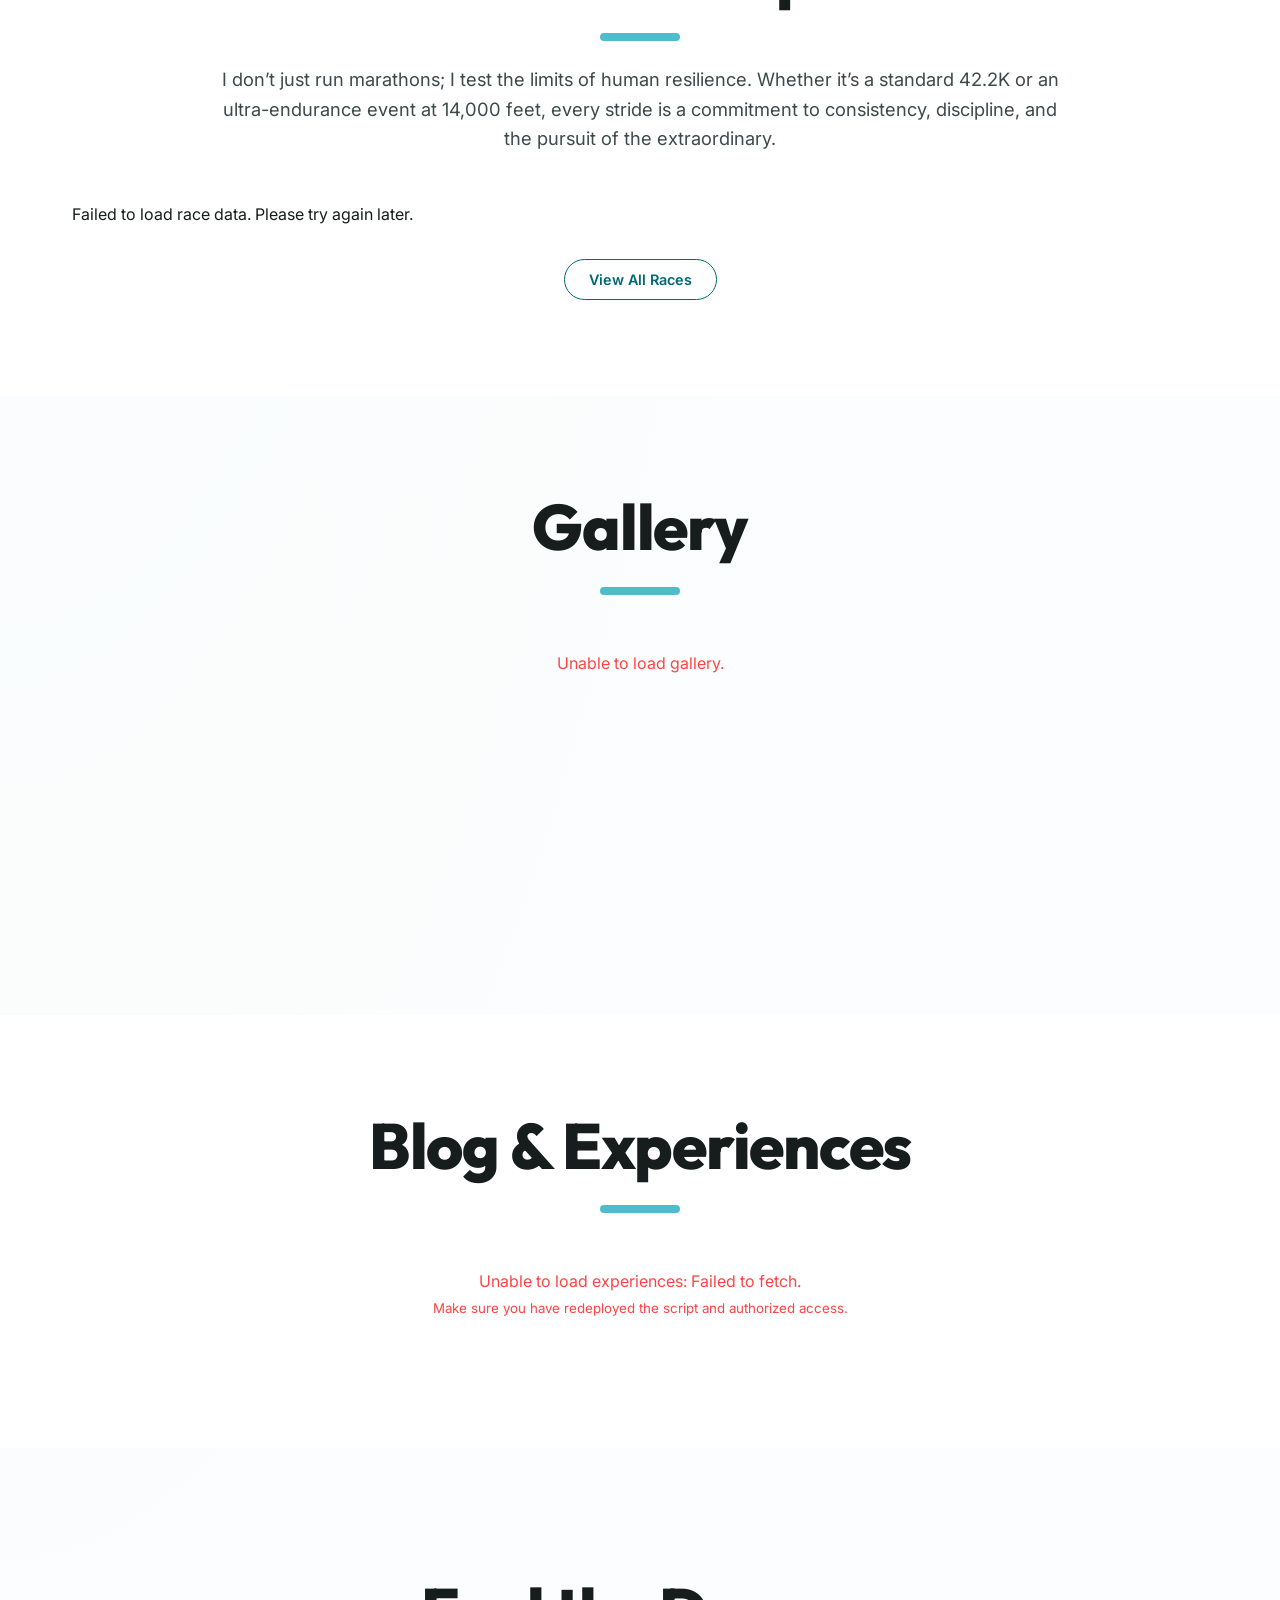
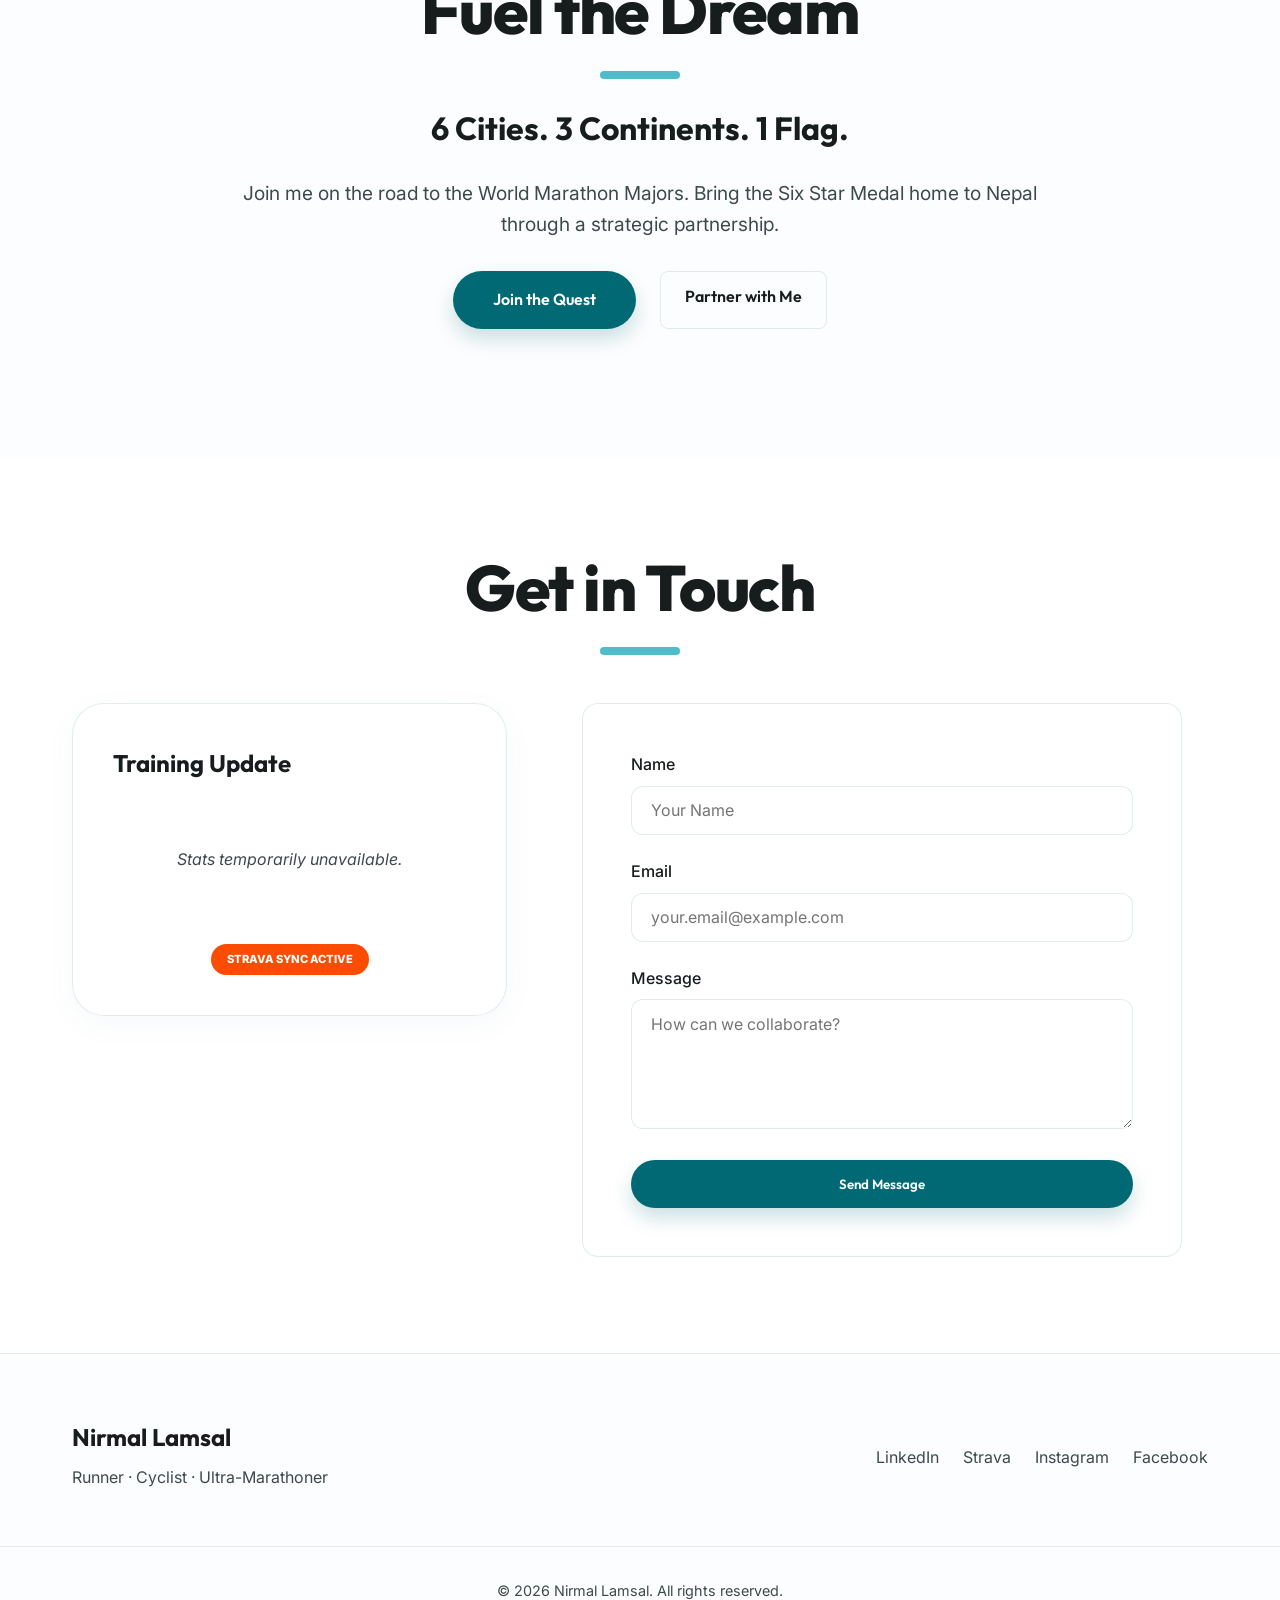
==== commit ab68e0ea: "Update index.html" ====
--- a/index.html
+++ b/index.html
@@ -43,7 +43,7 @@
             <div class="container hero-wrapper" style="display: flex; flex-direction: column; align-items: center; text-align: center; gap: 2rem; width: 100%;">
                 <div class="hero-content" style="max-width: 800px;">
                     <h1 class="hero-title">Nirmal Lamsal &mdash;<br><span class="highlight">Run. Ride. Repeat.</span></h1>
-                    <p class="hero-subtitle">Passionate runner & cyclist. 100,000+ KM logged, Peyong Frozen Lake finisher, and preparing for world majors. Join the journey and power the next chapter.</p>
+                    <p class="hero-subtitle">Passionate runner & cyclist. 10,000+ KM logged, Pangong Frozen Lake Marathon finisher, and preparing for world majors. Join the journey and power the next chapter.</p>
                     <div class="hero-cta" style="justify-content: center;">
                         <a href="#sponsorship" class="btn btn-primary">Join My Journey</a>
                         <a href="#contact" class="btn btn-outline">Contact Team</a>
@@ -62,7 +62,7 @@
                 <div class="about-text">
                     <h2 class="about-title">About Nirmal</h2>
                     <h3 class="about-subtitle">Runner &middot; Cyclist &middot; Banker (15+ yrs)</h3>
-                    <p>Nirmal Lamsal loves to run and cycle. He has already run <strong>100,000 KM</strong>. He has participated in extreme marathons such as the <em>Peyong Frozen Lake Marathon</em> &mdash; ascending from sea level to 4000 meters. He is an avid cyclist and currently training for multiple ultra-marathons while balancing a banking career spanning over 15 years.</p>
+                    <p>Nirmal Lamsal loves to run and cycle. He has already run across Nepal and India. He has participated in extreme marathons such as the <em>Pangong Frozen Lake Marathon</em> &mdash; ascending from sea level to 4000 meters. He is an avid cyclist and currently training for multiple ultra-marathons while balancing a banking career spanning over 15 years.</p>
                     <div class="about-tags">
                         <span class="tag">100,000+ KM</span>
                         <span class="tag">Pangong Frozen Lake Marathon</span>
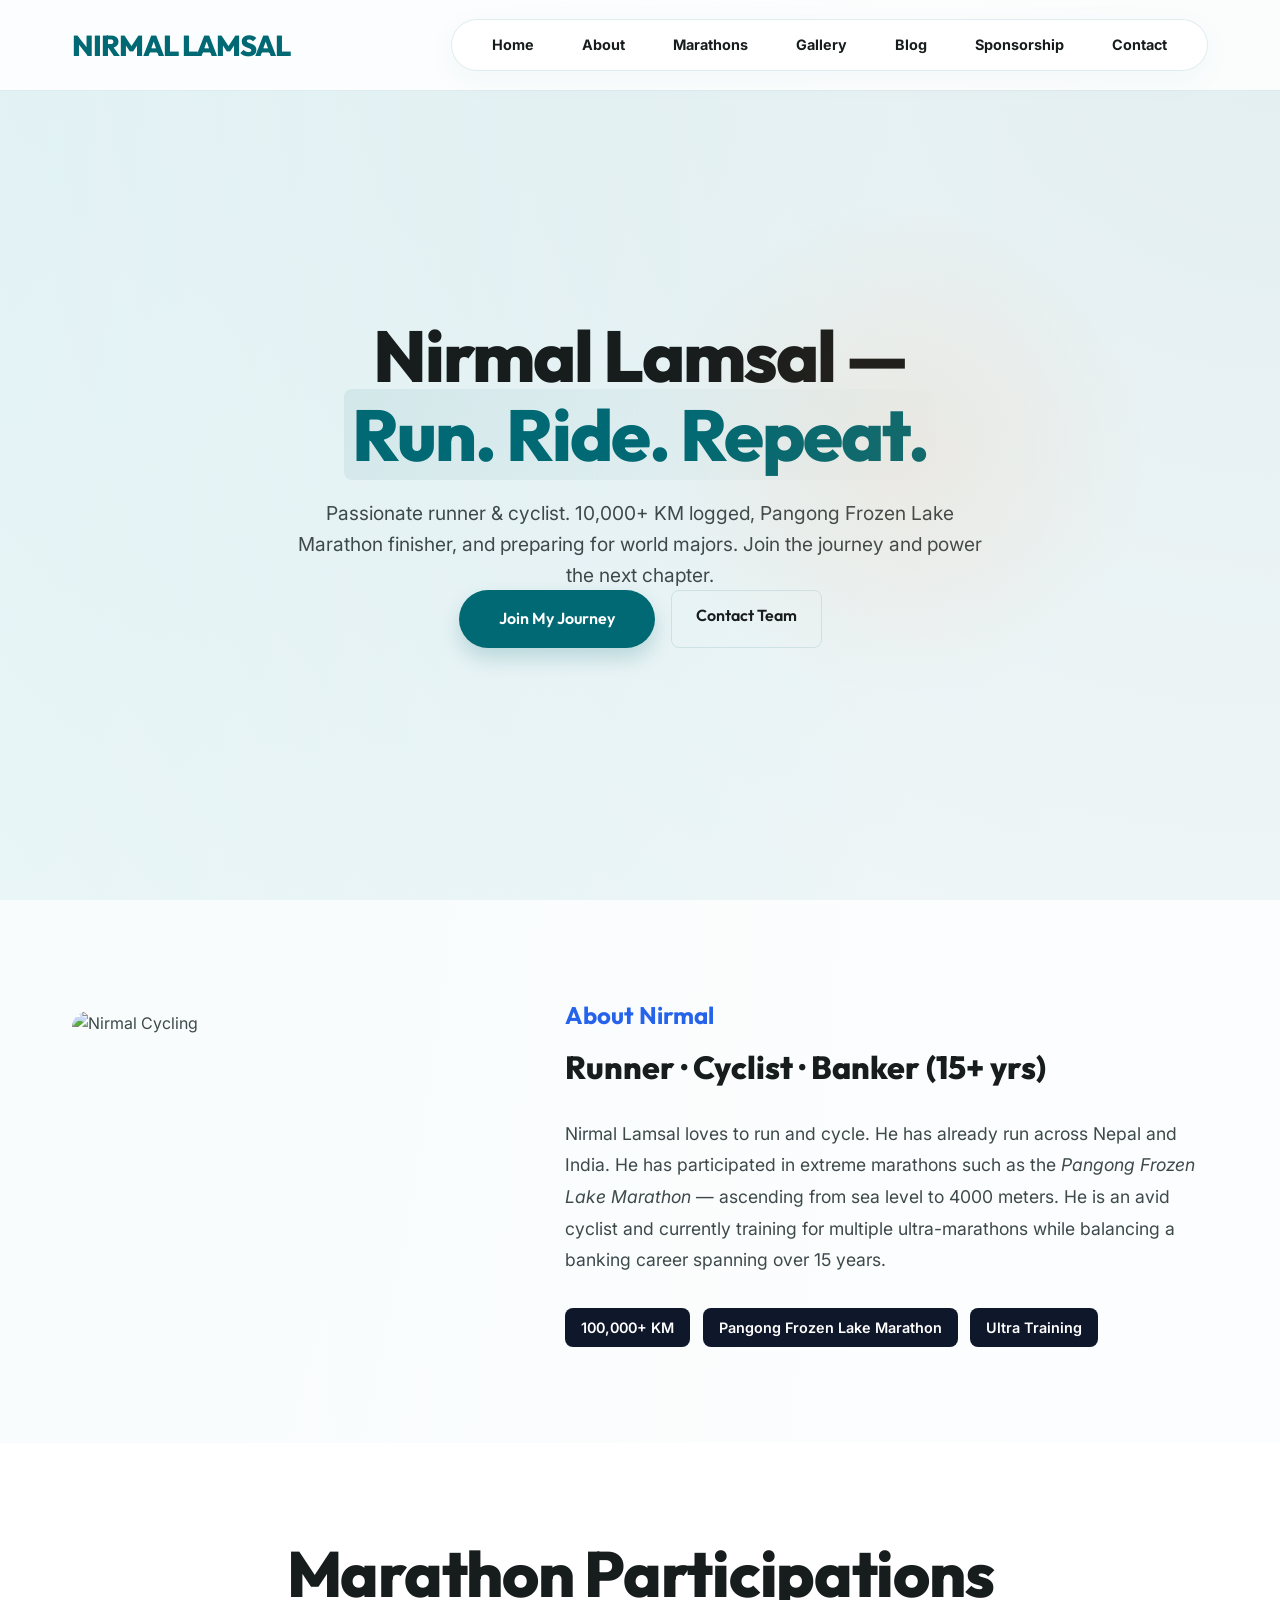
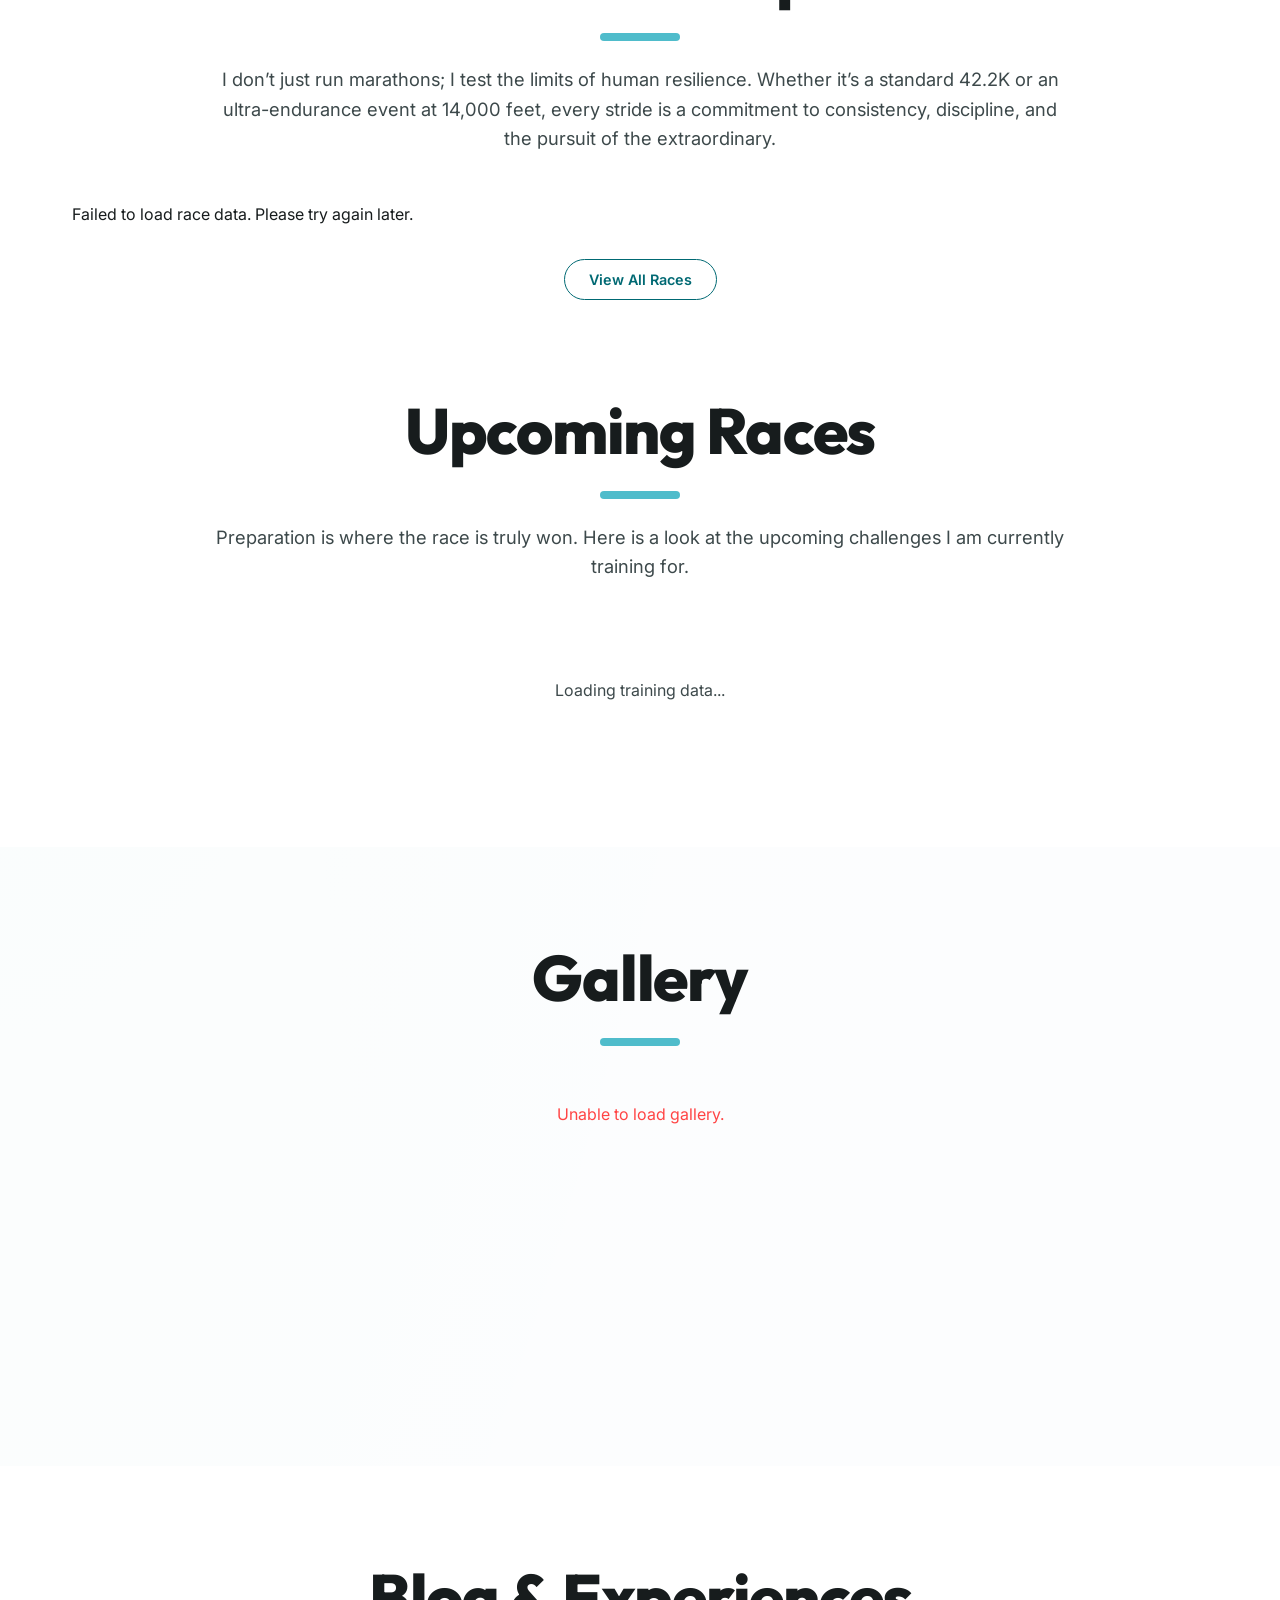
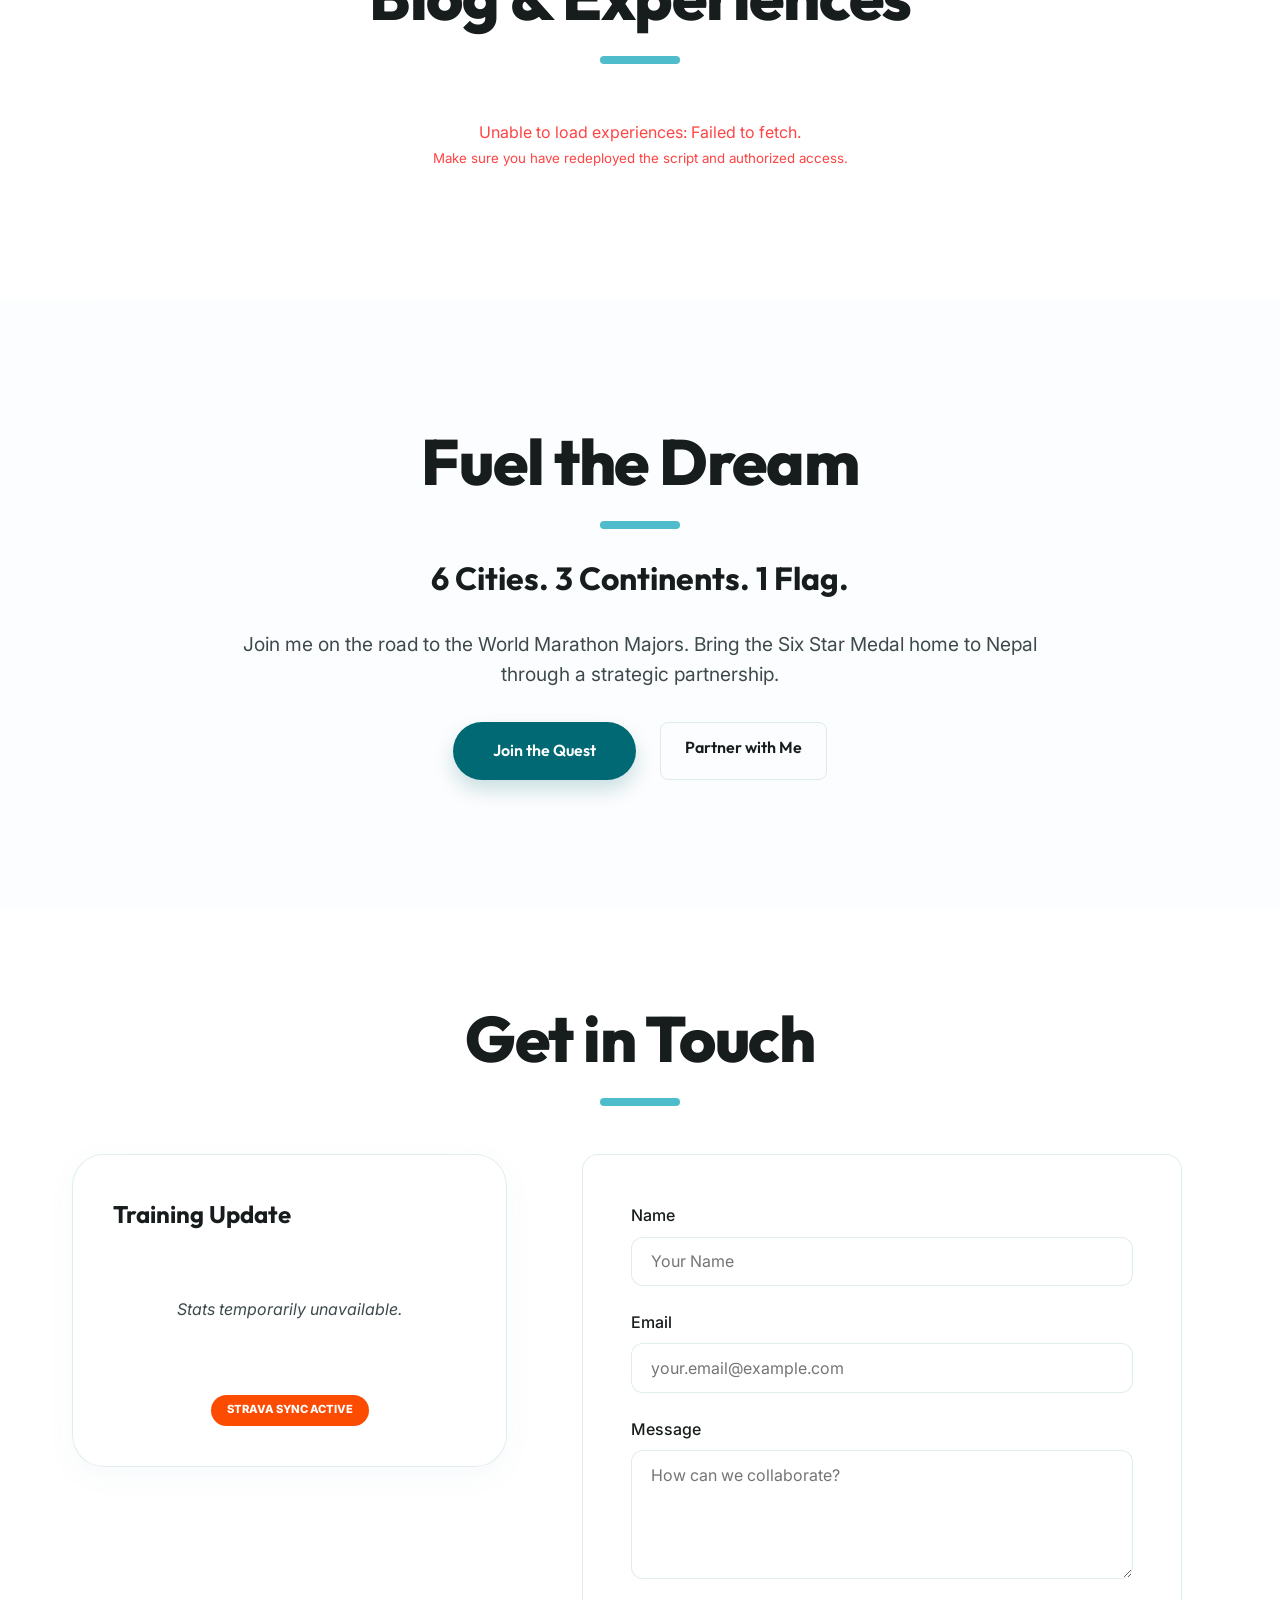
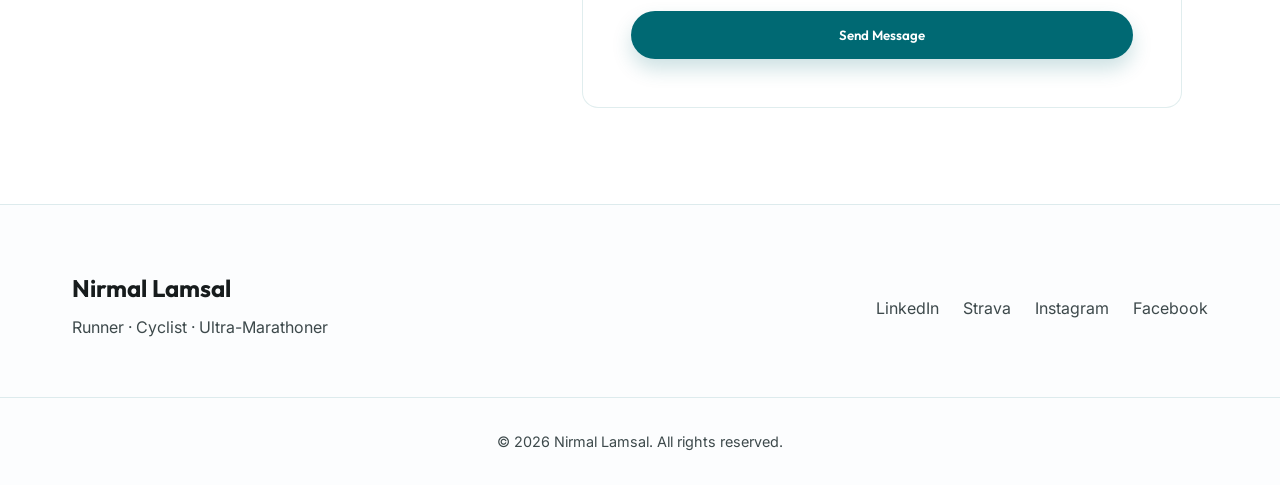
==== commit eab8797e: "Add files via upload" ====
--- a/index.html
+++ b/index.html
@@ -88,6 +88,19 @@
             </div>
         </section>
 
+        <!-- 4.1 Upcoming Marathons / Training -->
+        <section id="training-marathons" class="marathons" style="padding-top: 0;">
+            <div class="container">
+                <h2 class="section-title">Upcoming Races</h2>
+                <p class="section-desc">Preparation is where the race is truly won. Here is a look at the upcoming challenges I am currently training for.</p>
+                
+                <div class="race-list" id="upcoming-races-container">
+                    <div class="loading-spinner">Loading training data...</div>
+                    <!-- Data will be populated here via JS -->
+                </div>
+            </div>
+        </section>
+
         <!-- 5. Gallery -->
         <section id="gallery" class="gallery">
             <div class="container">
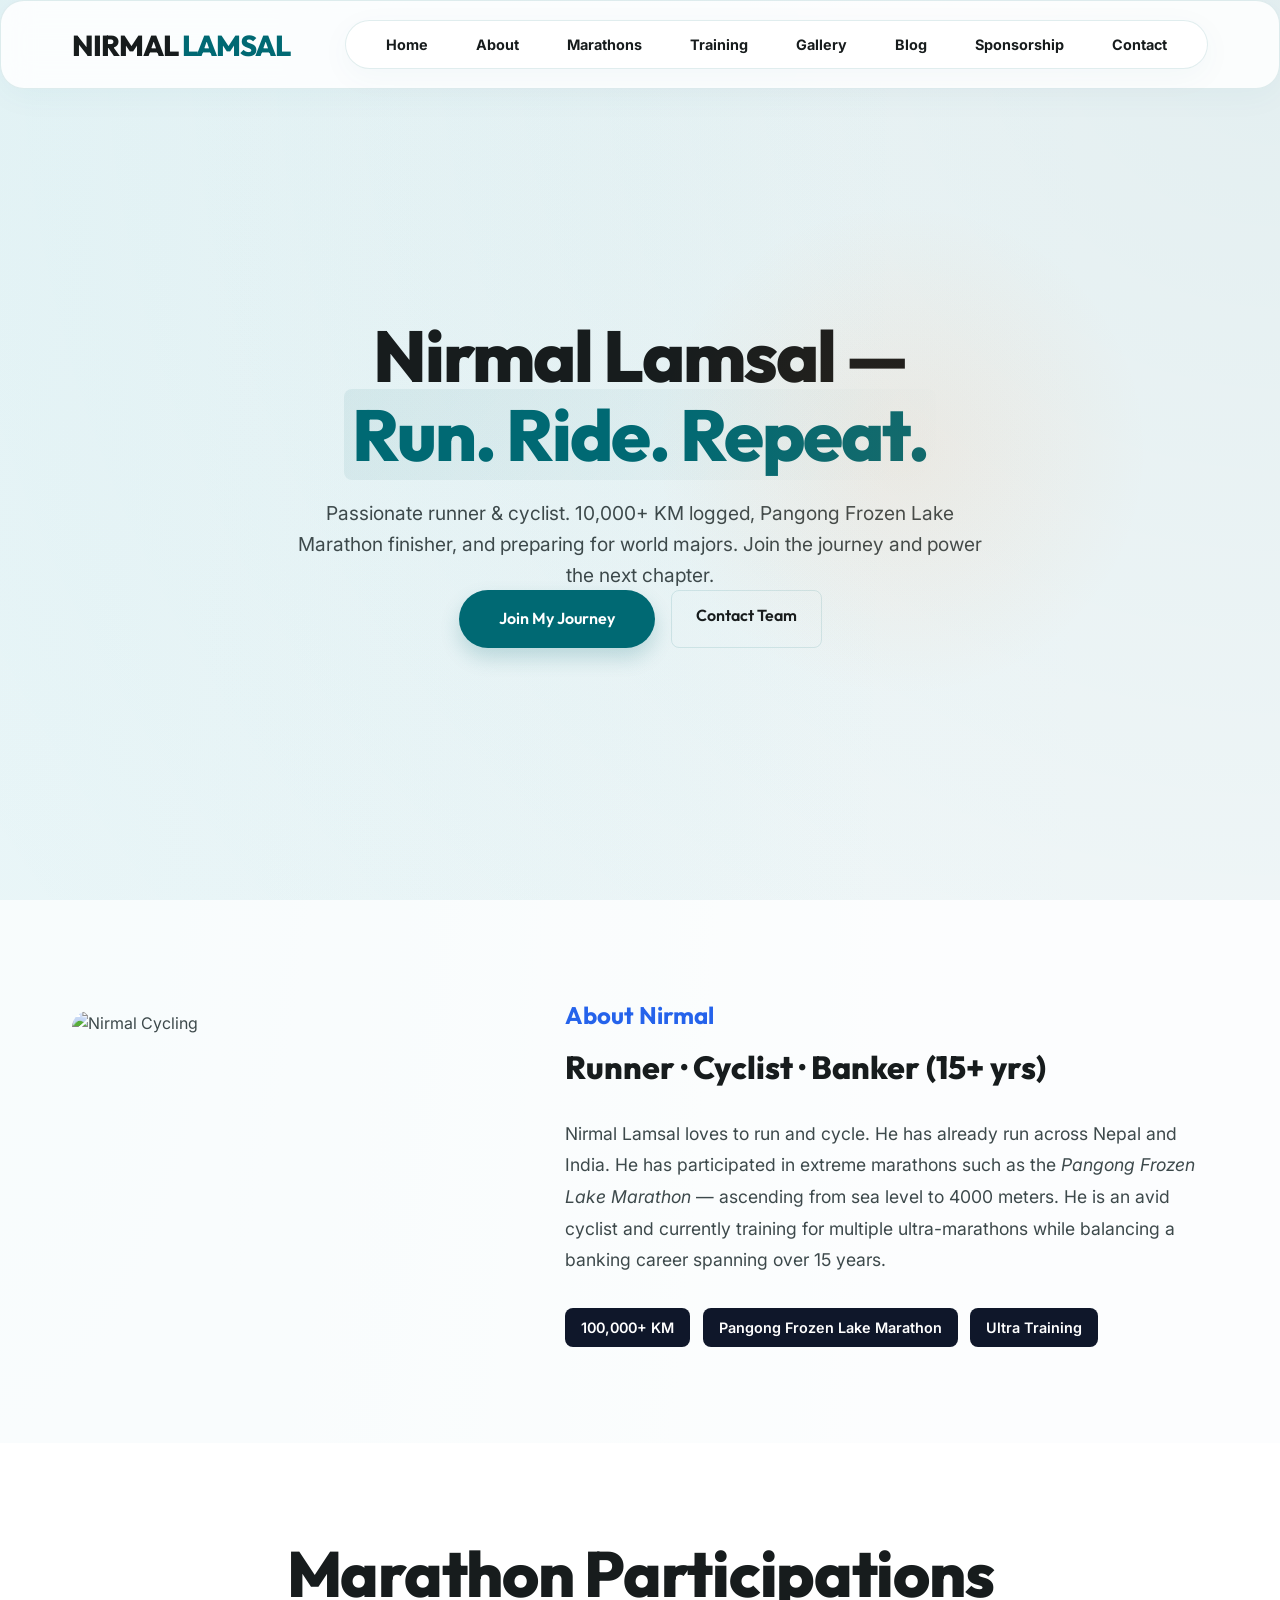
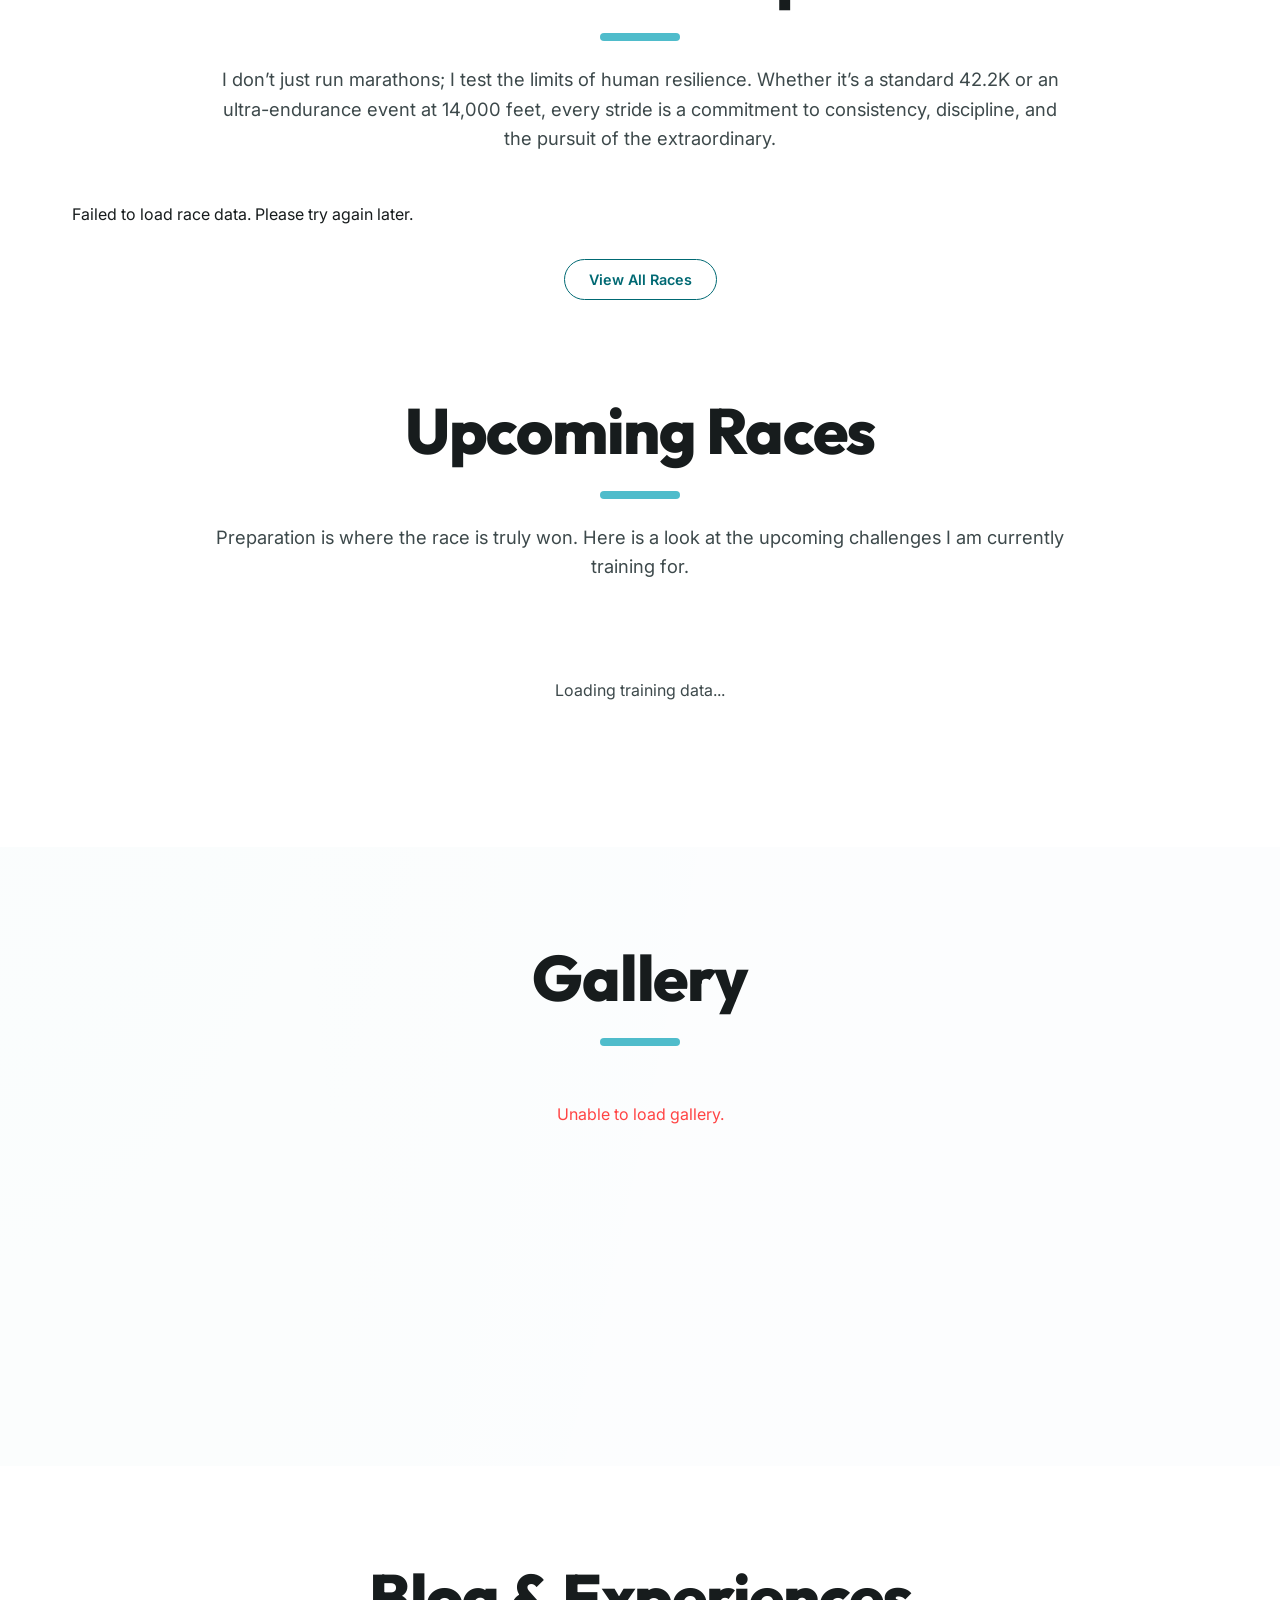
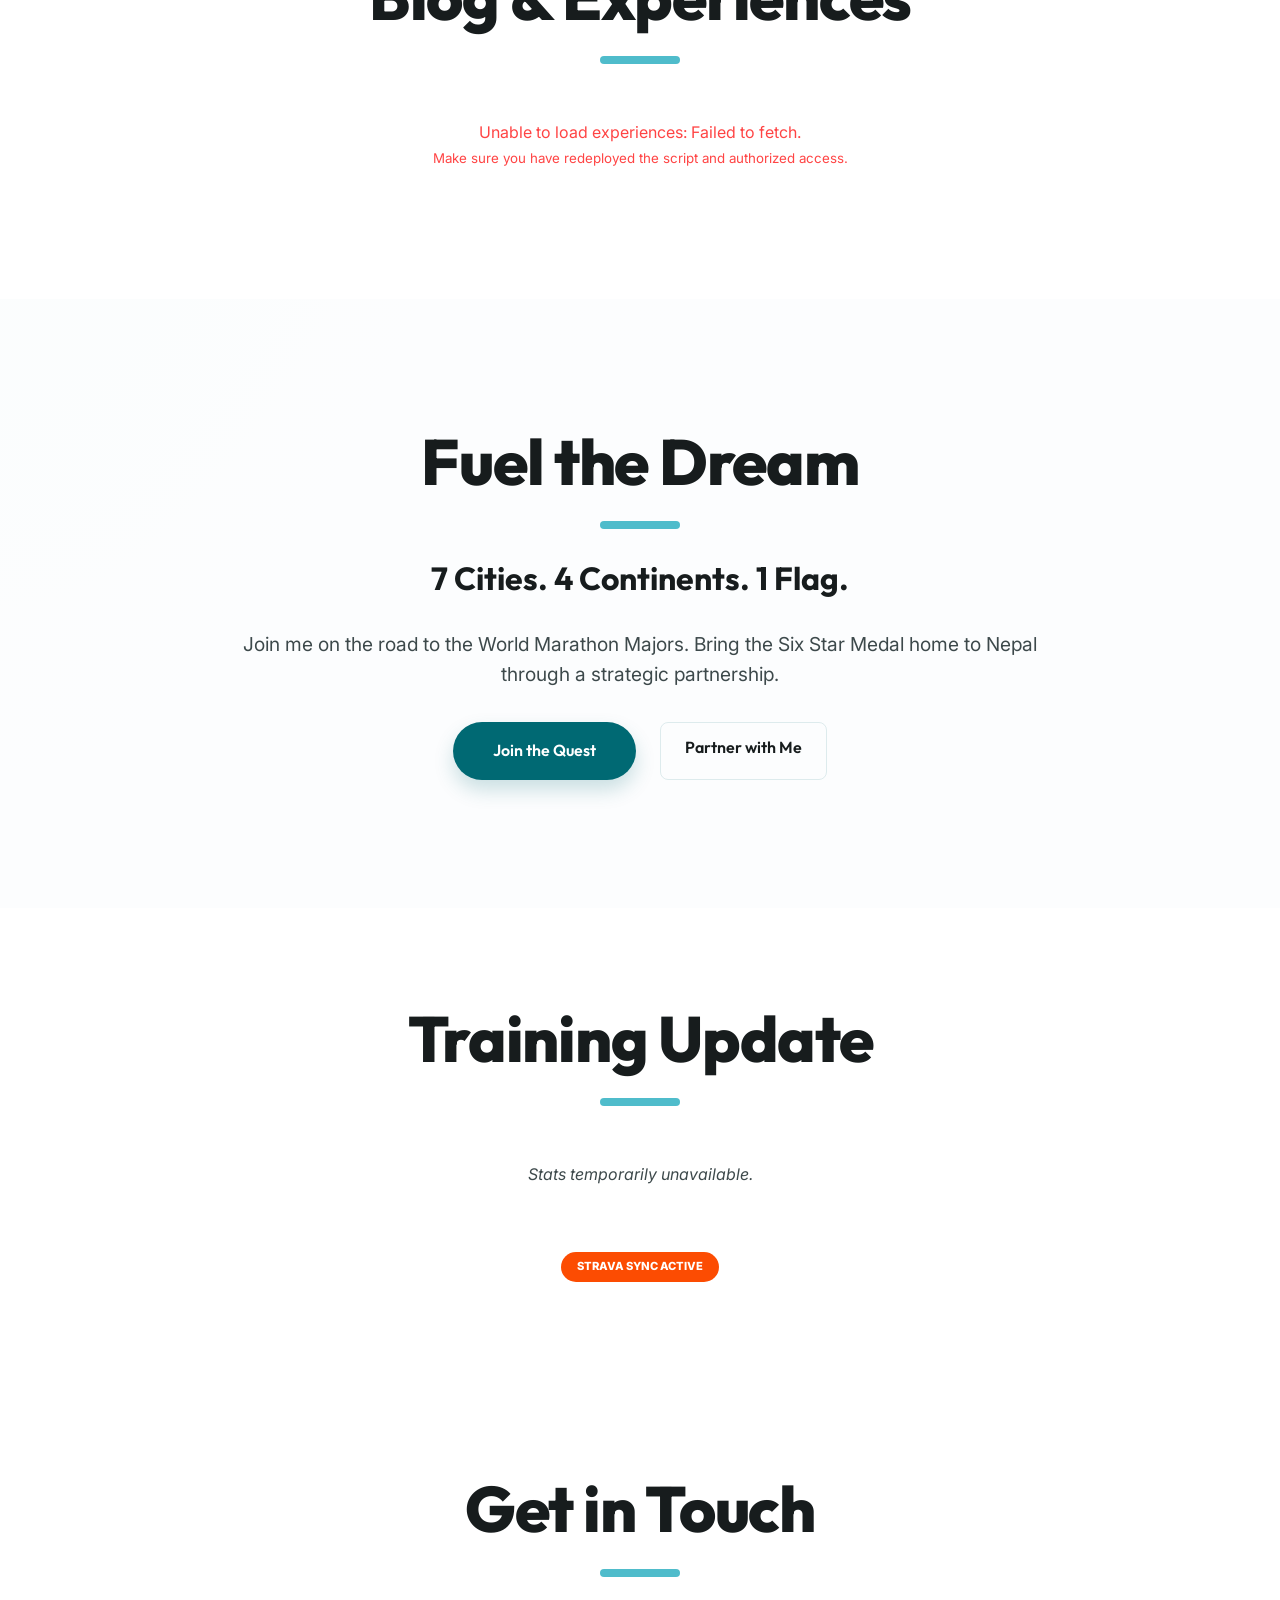
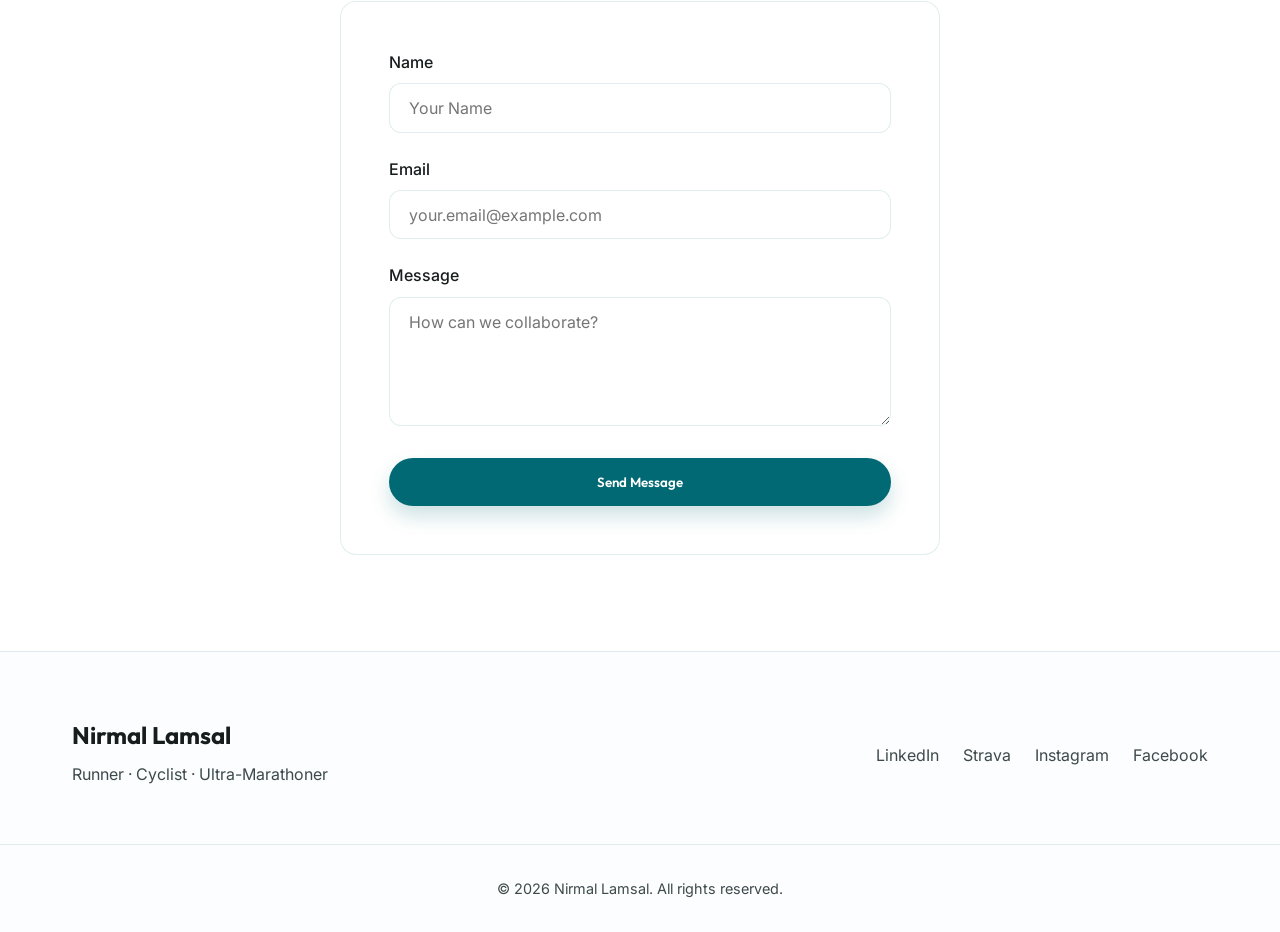
==== commit d5aa7531: "Add files via upload" ====
--- a/index.html
+++ b/index.html
@@ -16,24 +16,26 @@
         </div>
         <div class="preloader-text">Preparing the race experience...</div>
     </div>
-    <!-- 1. Header -->
-    <header class="header">
-        <div class="container nav-wrapper">
-            <a href="#" class="logo">Nirmal Lamsal</a>
-            <nav class="nav">
-                <ul class="nav-links">
-                    <li><a href="#hero">Home</a></li>
-                    <li><a href="#about">About</a></li>
-                    <li><a href="#marathons">Marathons</a></li>
-                    <li><a href="#gallery">Gallery</a></li>
-                    <li><a href="#blog">Blog</a></li>
-                    <li><a href="#sponsorship">Sponsorship</a></li>
-                    <li><a href="#contact">Contact</a></li>
-                </ul>
-                <button class="menu-toggle" aria-label="Toggle Menu">
-                    <span class="hamburger"></span>
-                </button>
-            </nav>
+    <header class="header glass">
+        <div class="container">
+            <div class="nav-wrapper">
+                <a href="index.html" class="logo">NIRMAL <span class="highlight">LAMSAL</span></a>
+                <nav class="nav-wrapper-inner">
+                    <div class="nav-links">
+                        <a href="#hero">Home</a>
+                        <a href="#about">About</a>
+                        <a href="#marathons">Marathons</a>
+                        <a href="#training">Training</a>
+                        <a href="#gallery">Gallery</a>
+                        <a href="#blog">Blog</a>
+                        <a href="#sponsorship">Sponsorship</a>
+                        <a href="#contact">Contact</a>
+                    </div>
+                    <button class="menu-toggle" aria-label="Toggle Menu">
+                        <span class="hamburger"></span>
+                    </button>
+                </nav>
+            </div>
         </div>
     </header>
 
@@ -127,7 +129,7 @@
             <div class="container" style="text-align: center;">
                 <h2 class="section-title">Fuel the Dream</h2>
                 <div class="sponsor-hero-mini" style="max-width: 800px; margin: 0 auto;">
-                    <h3 style="font-size: 2rem; margin-bottom: 1.5rem; font-family: var(--font-heading);">6 Cities. 3 Continents. 1 Flag.</h3>
+                    <h3 style="font-size: 2rem; margin-bottom: 1.5rem; font-family: var(--font-heading);">7 Cities. 4 Continents. 1 Flag.</h3>
                     <p style="font-size: 1.2rem; color: var(--text-muted); margin-bottom: 2rem;">Join me on the road to the World Marathon Majors. Bring the Six Star Medal home to Nepal through a strategic partnership.</p>
                     <div style="display: flex; gap: 1.5rem; justify-content: center;">
                         <a href="sponsor.html" class="btn btn-primary">Join the Quest</a>
@@ -137,42 +139,40 @@
             </div>
         </section>
 
+        <!-- 7.5 Training Update Section -->
+        <section id="training" class="training-section">
+            <div class="container">
+                <h2 class="section-title">Training Update</h2>
+                <div id="strava-data-container" class="training-grid">
+                    <div class="loading-spinner">Syncing with Strava...</div>
+                </div>
+                <div id="strava-redirect-container"></div>
+                <div class="strava-sync-status">
+                    <span class="strava-badge">Strava Sync Active</span>
+                </div>
+            </div>
+        </section>
+
         <!-- 8. Contact Form -->
         <section id="contact" class="contact">
             <div class="container">
                 <h2 class="section-title">Get in Touch</h2>
-                <div class="contact-grid">
-                    <div class="contact-info-panel">
-                        <div class="training-update-card glass">
-                            <div class="card-header">
-                                <h3>Training Update</h3>
-                            </div>
-                            <div id="strava-data-container" class="strava-stats">
-                                <div class="loading-mini">Syncing with Strava...</div>
-                            </div>
-                            <div class="strava-footer">
-                                <span class="strava-badge">Strava Sync Active</span>
-                            </div>
+                <div class="contact-form-wrapper" style="max-width: 700px; margin: 0 auto;">
+                    <form class="contact-form" id="contact-form">
+                        <div class="form-group">
+                            <label for="name">Name</label>
+                            <input type="text" id="name" required placeholder="Your Name">
                         </div>
-                    </div>
-                    
-                    <div class="contact-form-panel">
-                        <form class="contact-form" id="contact-form">
-                            <div class="form-group">
-                                <label for="name">Name</label>
-                                <input type="text" id="name" required placeholder="Your Name">
-                            </div>
-                            <div class="form-group">
-                                <label for="email">Email</label>
-                                <input type="email" id="email" required placeholder="your.email@example.com">
-                            </div>
-                            <div class="form-group">
-                                <label for="message">Message</label>
-                                <textarea id="message" rows="5" required placeholder="How can we collaborate?"></textarea>
-                            </div>
-                            <button type="submit" class="btn btn-primary w-full">Send Message</button>
-                        </form>
-                    </div>
+                        <div class="form-group">
+                            <label for="email">Email</label>
+                            <input type="email" id="email" required placeholder="your.email@example.com">
+                        </div>
+                        <div class="form-group">
+                            <label for="message">Message</label>
+                            <textarea id="message" rows="5" required placeholder="How can we collaborate?"></textarea>
+                        </div>
+                        <button type="submit" class="btn btn-primary w-full" style="width: 100%;">Send Message</button>
+                    </form>
                 </div>
             </div>
         </section>
--- a/css/style.css
+++ b/css/style.css
@@ -242,15 +242,27 @@
     font-family: var(--font-heading);
     font-size: 1.8rem;
     font-weight: 800;
-    color: var(--primary);
+    color: var(--text-main);
     text-transform: uppercase;
     letter-spacing: -1px;
     transition: var(--transition);
 }
 
+.logo .highlight {
+    color: var(--primary);
+    background: transparent;
+    padding: 0;
+}
+
 .logo:hover {
-    color: var(--text-main);
+    color: var(--primary);
     transform: translateY(-1px);
+}
+
+.nav-wrapper-inner {
+    display: flex;
+    align-items: center;
+    gap: 2rem;
 }
 
 .nav-links {
@@ -304,6 +316,59 @@
 
 .hamburger::before { top: -8px; }
 .hamburger::after { bottom: -8px; }
+
+/* Mobile Menu Styles */
+.mobile-menu {
+    position: fixed;
+    top: 0;
+    right: -100%;
+    width: 80%;
+    height: 100vh;
+    background: var(--bg-glass);
+    backdrop-filter: blur(24px);
+    z-index: 2000;
+    display: flex;
+    flex-direction: column;
+    padding: 6rem 2rem;
+    transition: var(--transition);
+    border-left: 1px solid var(--border-color);
+}
+
+.mobile-menu.active {
+    right: 0;
+}
+
+.mobile-menu a {
+    font-size: 1.5rem;
+    font-weight: 800;
+    padding: 1.5rem 0;
+    border-bottom: 1px solid var(--border-color);
+}
+
+.mobile-overlay {
+    position: fixed;
+    inset: 0;
+    background: rgba(15, 23, 42, 0.4);
+    backdrop-filter: blur(4px);
+    z-index: 1500;
+    opacity: 0;
+    pointer-events: none;
+    transition: var(--transition);
+}
+
+.mobile-overlay.active {
+    opacity: 1;
+    pointer-events: auto;
+}
+
+@media (max-width: 1024px) {
+    .nav-links {
+        display: none;
+    }
+    .menu-toggle {
+        display: block;
+    }
+}
 
 /* 2. Hero */
 .hero {
@@ -1395,89 +1460,105 @@
     gap: 1.5rem;
 }
 
-.recent-activity-section {
+.strava-card {
     background: white;
-    padding: 1.5rem;
-    border-radius: 1.25rem;
+    padding: 2rem;
+    border-radius: 2rem;
     border: 1px solid var(--border-color);
-    display: flex;
-    flex-direction: column;
-    gap: 1.25rem;
-}
-
-.activity-meta {
-    display: grid;
-    grid-template-columns: 1fr 1fr;
-    gap: 1rem;
-}
-
-.meta-item {
+    position: relative;
+    overflow: hidden;
+    transition: var(--transition);
+}
+
+.strava-card:hover {
+    transform: translateY(-4px);
+    box-shadow: var(--shadow-elevated);
+    border-color: var(--primary);
+}
+
+.card-tag {
+    display: inline-block;
+    font-size: 0.65rem;
+    text-transform: uppercase;
+    letter-spacing: 0.1em;
+    background: var(--primary-light);
+    color: var(--primary);
+    padding: 0.35rem 1rem;
+    border-radius: 999px;
+    font-weight: 800;
+    margin-bottom: 1.25rem;
+}
+
+.activity-name {
+    font-family: var(--font-heading);
+    font-size: 1.5rem;
+    font-weight: 800;
+    color: var(--text-main);
+    margin-bottom: 0.25rem;
+    line-height: 1.2;
+}
+
+.activity-date {
+    font-size: 0.85rem;
+    color: var(--text-muted);
+    margin-bottom: 1.5rem;
+    font-weight: 500;
+}
+
+.activity-stats-grid {
+    display: grid;
+    grid-template-columns: repeat(2, 1fr);
+    gap: 1.5rem;
+}
+
+.mini-stat {
     display: flex;
     flex-direction: column;
     gap: 0.25rem;
 }
 
-.meta-item .label, .activity-type .label, .total-milestone .label {
+.mini-stat .label, .total-km-display .label, .lifetime-meta .label {
     font-size: 0.7rem;
+    color: var(--text-muted);
     text-transform: uppercase;
+    font-weight: 700;
     letter-spacing: 0.08em;
-    color: var(--text-muted);
-    font-weight: 700;
-}
-
-.meta-item .value {
+}
+
+.mini-stat .value, .lifetime-meta .value {
     font-size: 1.25rem;
     font-weight: 800;
     color: var(--primary);
     font-family: var(--font-heading);
 }
 
-.activity-type {
-    padding-top: 1rem;
-    border-top: 1px solid var(--border-color);
-}
-
-.type-text {
-    display: block;
-    font-weight: 700;
-    color: var(--text-main);
-    margin-top: 0.25rem;
-}
-
-.total-milestone {
-    display: flex;
-    flex-direction: column;
-    gap: 0.75rem;
-    padding: 0.5rem;
-}
-
-.chips-wrapper {
-    display: flex;
-    flex-wrap: wrap;
-    gap: 0.5rem;
-    align-items: center;
-}
-
-.dist-chip {
-    background: var(--primary);
-    color: white;
-    width: 36px;
-    height: 44px;
-    display: flex;
-    align-items: center;
-    justify-content: center;
-    border-radius: 0.5rem;
-    font-size: 1.5rem;
-    font-weight: 800;
-    font-family: var(--font-heading);
-    box-shadow: 0 4px 10px rgba(0, 105, 115, 0.2);
-}
-
-.chips-wrapper .unit {
+.total-km-display {
+    margin-bottom: 1.5rem;
+}
+
+.large-value {
+    font-size: 3.5rem;
     font-weight: 800;
     color: var(--primary);
-    font-size: 1rem;
-    margin-left: 0.25rem;
+    font-family: var(--font-heading);
+    line-height: 1;
+    letter-spacing: -0.04em;
+    margin-top: 0.5rem;
+}
+
+.large-value small {
+    font-size: 1.25rem;
+    color: var(--text-muted);
+    font-weight: 700;
+    letter-spacing: 0;
+}
+
+.lifetime-meta {
+    display: grid;
+    grid-template-columns: 1fr 1fr;
+    gap: 1rem;
+    padding-top: 1.5rem;
+    border-top: 1px solid var(--border-color);
 }
 
 .strava-footer {
@@ -1510,3 +1591,122 @@
     }
 }
 
+/* Strava Activities List (Training Log) */
+.strava-activities-list {
+    margin-top: 1.5rem;
+    padding-top: 1.5rem;
+    border-top: 1px solid var(--border-color);
+}
+
+.activities-title {
+    font-size: 0.7rem;
+    text-transform: uppercase;
+    letter-spacing: 0.08em;
+    color: var(--text-muted);
+    font-weight: 700;
+    margin-bottom: 1rem;
+}
+
+.activities-scroll {
+    display: flex;
+    flex-direction: column;
+    gap: 0.75rem;
+    max-height: 250px;
+    overflow-y: auto;
+    padding-right: 0.5rem;
+}
+
+/* Custom Scrollbar for activities */
+.activities-scroll::-webkit-scrollbar {
+    width: 4px;
+}
+.activities-scroll::-webkit-scrollbar-track {
+    background: transparent;
+}
+.activities-scroll::-webkit-scrollbar-thumb {
+    background: var(--border-color);
+    border-radius: 10px;
+}
+
+.activity-item {
+    background: white;
+    padding: 0.85rem 1rem;
+    border-radius: 0.75rem;
+    border: 1px solid var(--border-color);
+    display: flex;
+    justify-content: space-between;
+    align-items: center;
+    transition: var(--transition);
+}
+
+.activity-item:hover {
+    border-color: var(--primary);
+    background: var(--primary-light);
+    transform: translateX(4px);
+}
+
+.act-left {
+    display: flex;
+    flex-direction: column;
+    gap: 2px;
+}
+
+.act-date {
+    font-size: 0.65rem;
+    color: var(--text-muted);
+    font-weight: 600;
+}
+
+.act-name {
+    font-size: 0.85rem;
+    font-weight: 700;
+    color: var(--text-main);
+    white-space: nowrap;
+    overflow: hidden;
+    text-overflow: ellipsis;
+    max-width: 180px;
+}
+
+.act-right {
+    text-align: right;
+    display: flex;
+    flex-direction: column;
+    gap: 2px;
+}
+
+.act-dist {
+    font-size: 0.9rem;
+    font-weight: 800;
+    color: var(--primary);
+}
+
+.act-time {
+    font-size: 0.7rem;
+    color: var(--text-muted);
+}
+
+/* Training Section Grid */
+.training-section {
+    padding: 6rem 0;
+    background: #ffffff;
+}
+
+.training-grid {
+    display: grid;
+    grid-template-columns: 1fr 1fr;
+    gap: 2rem;
+    align-items: stretch;
+}
+
+.strava-sync-status {
+    display: flex;
+    justify-content: center;
+    margin-top: 2rem;
+}
+
+@media (max-width: 900px) {
+    .training-grid {
+        grid-template-columns: 1fr;
+    }
+}
+
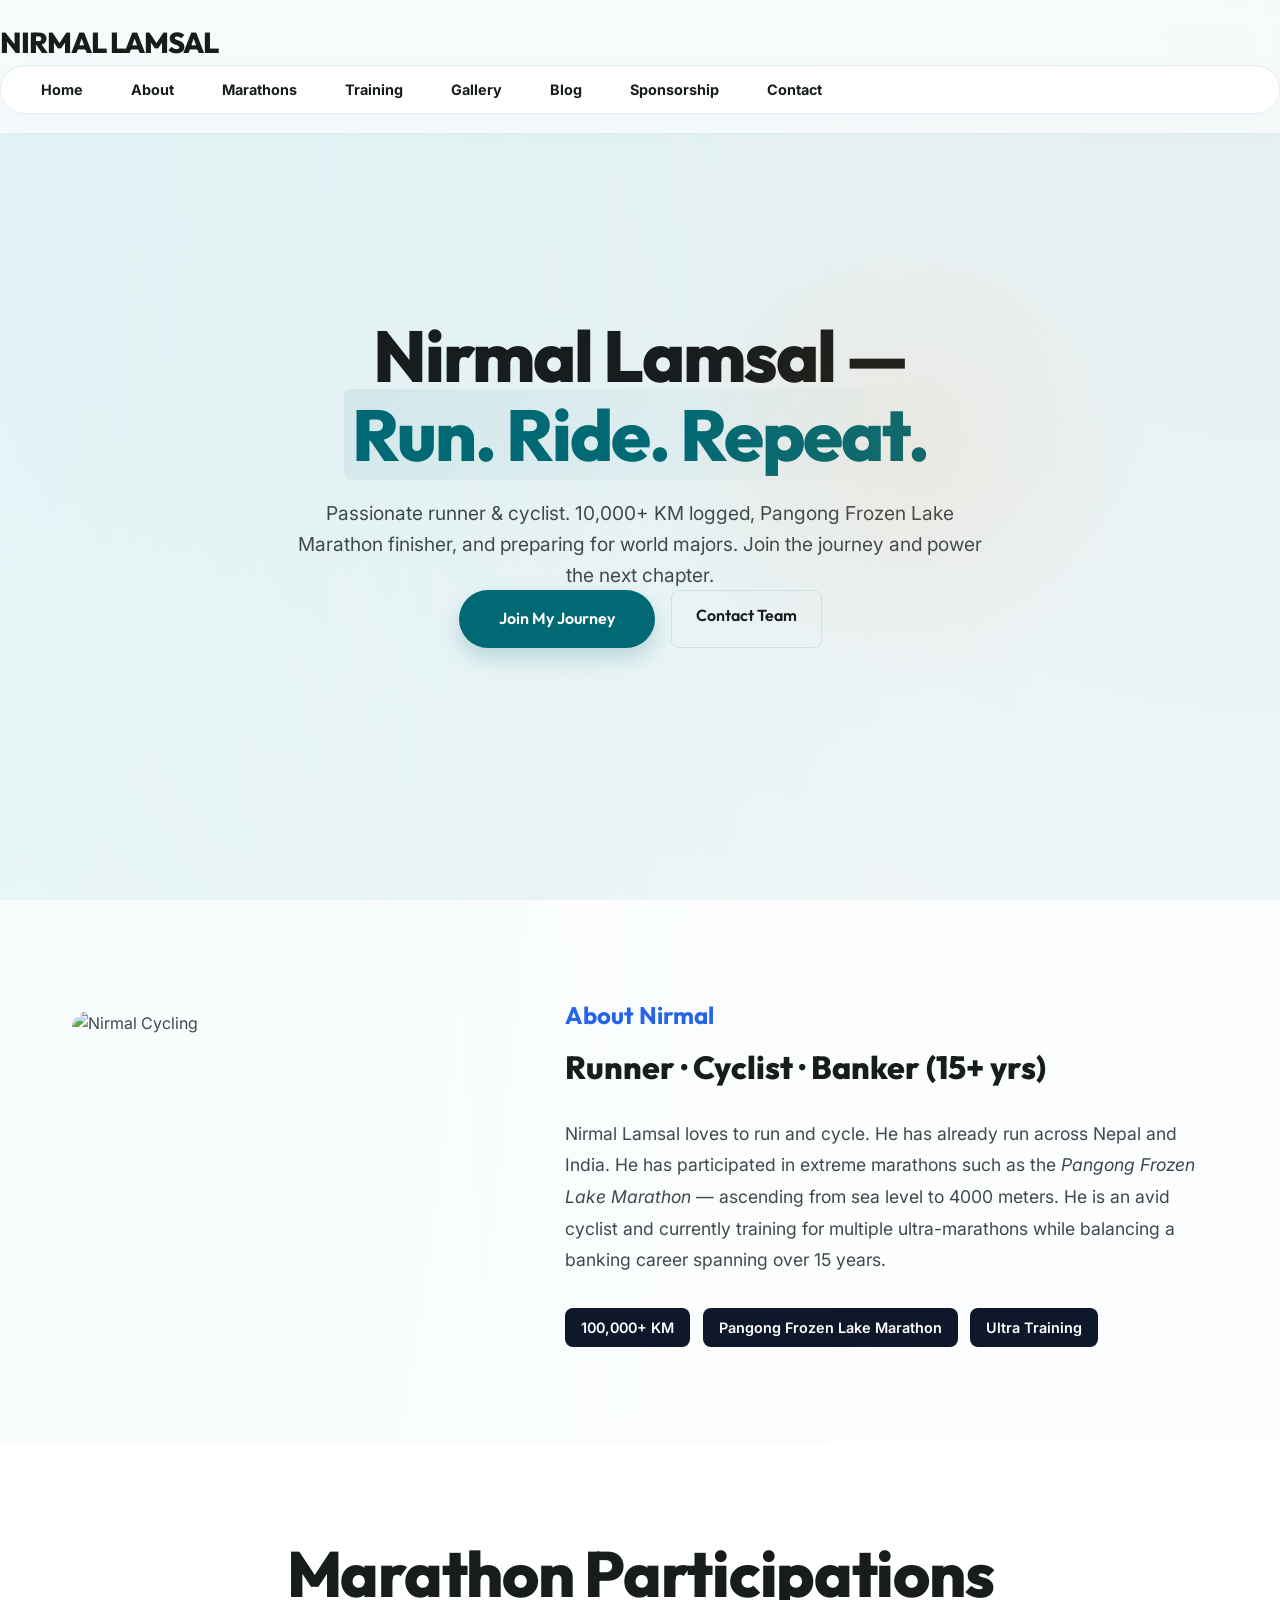
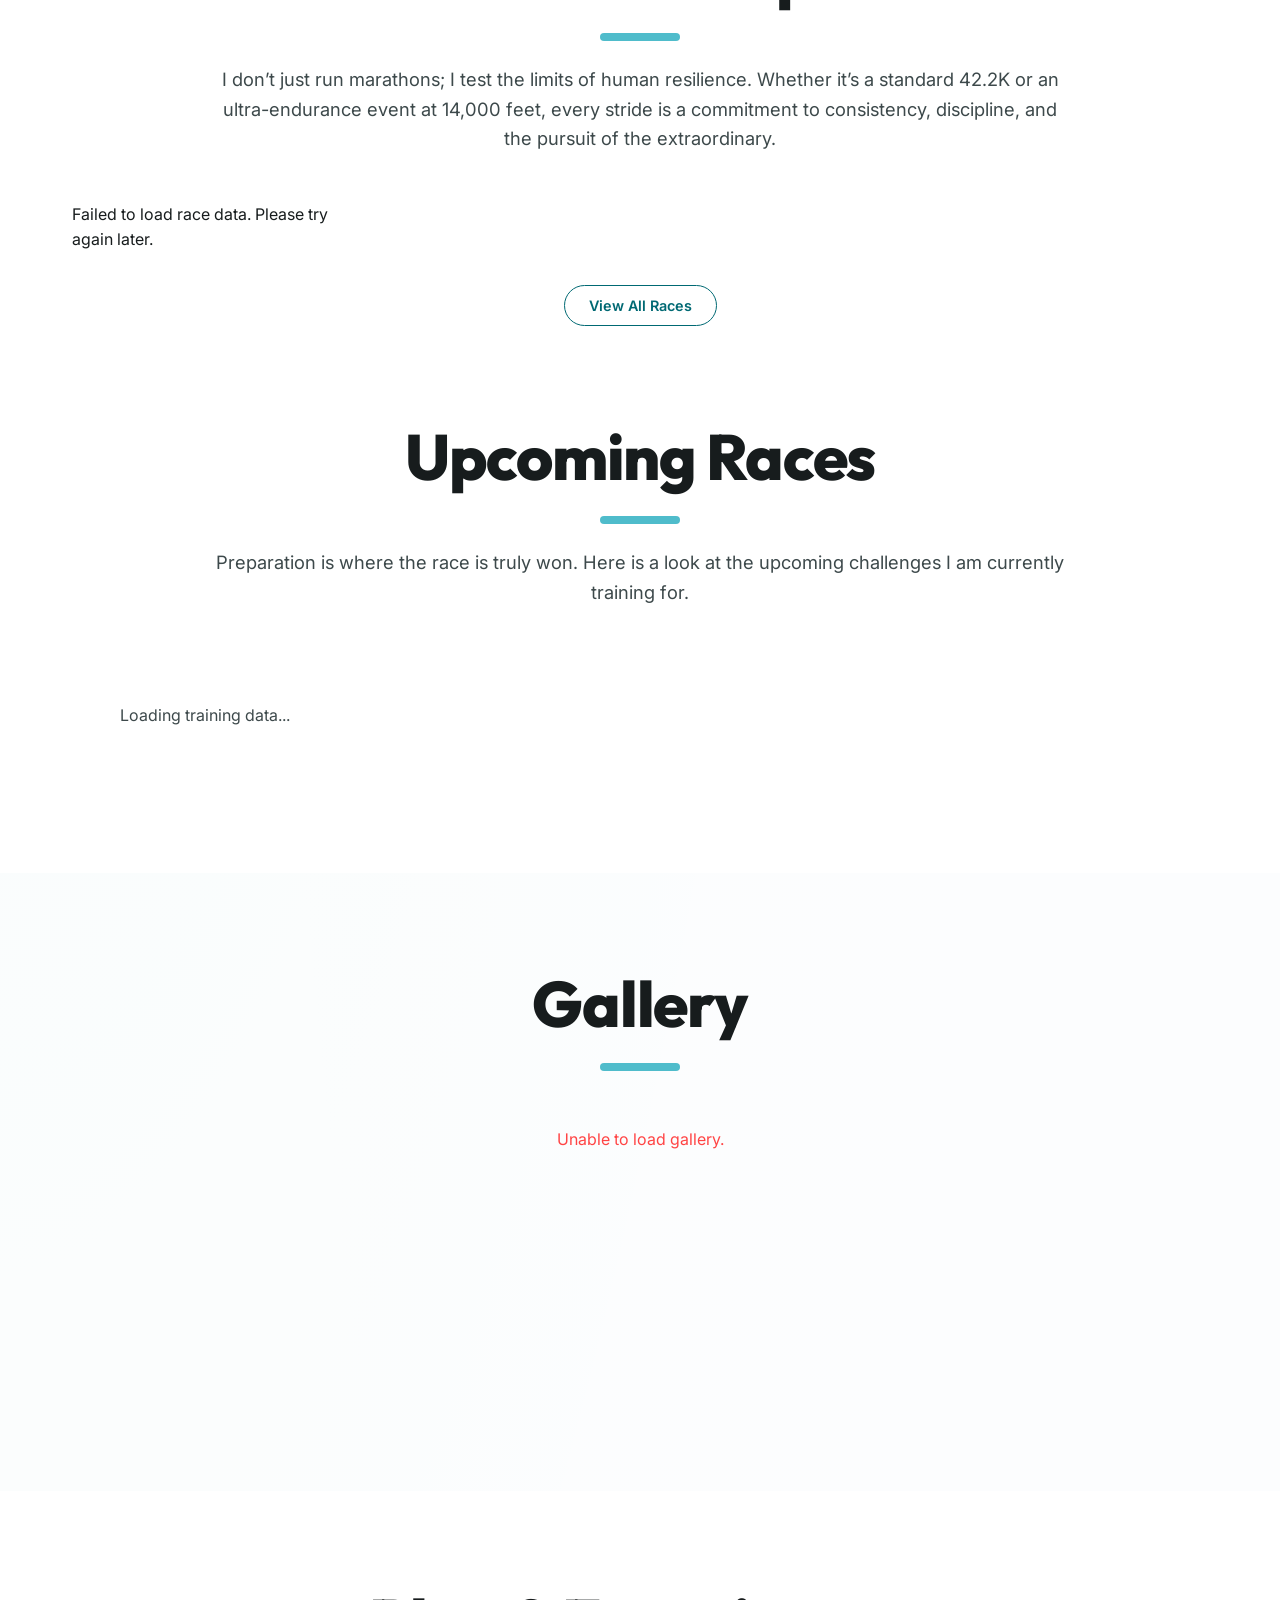
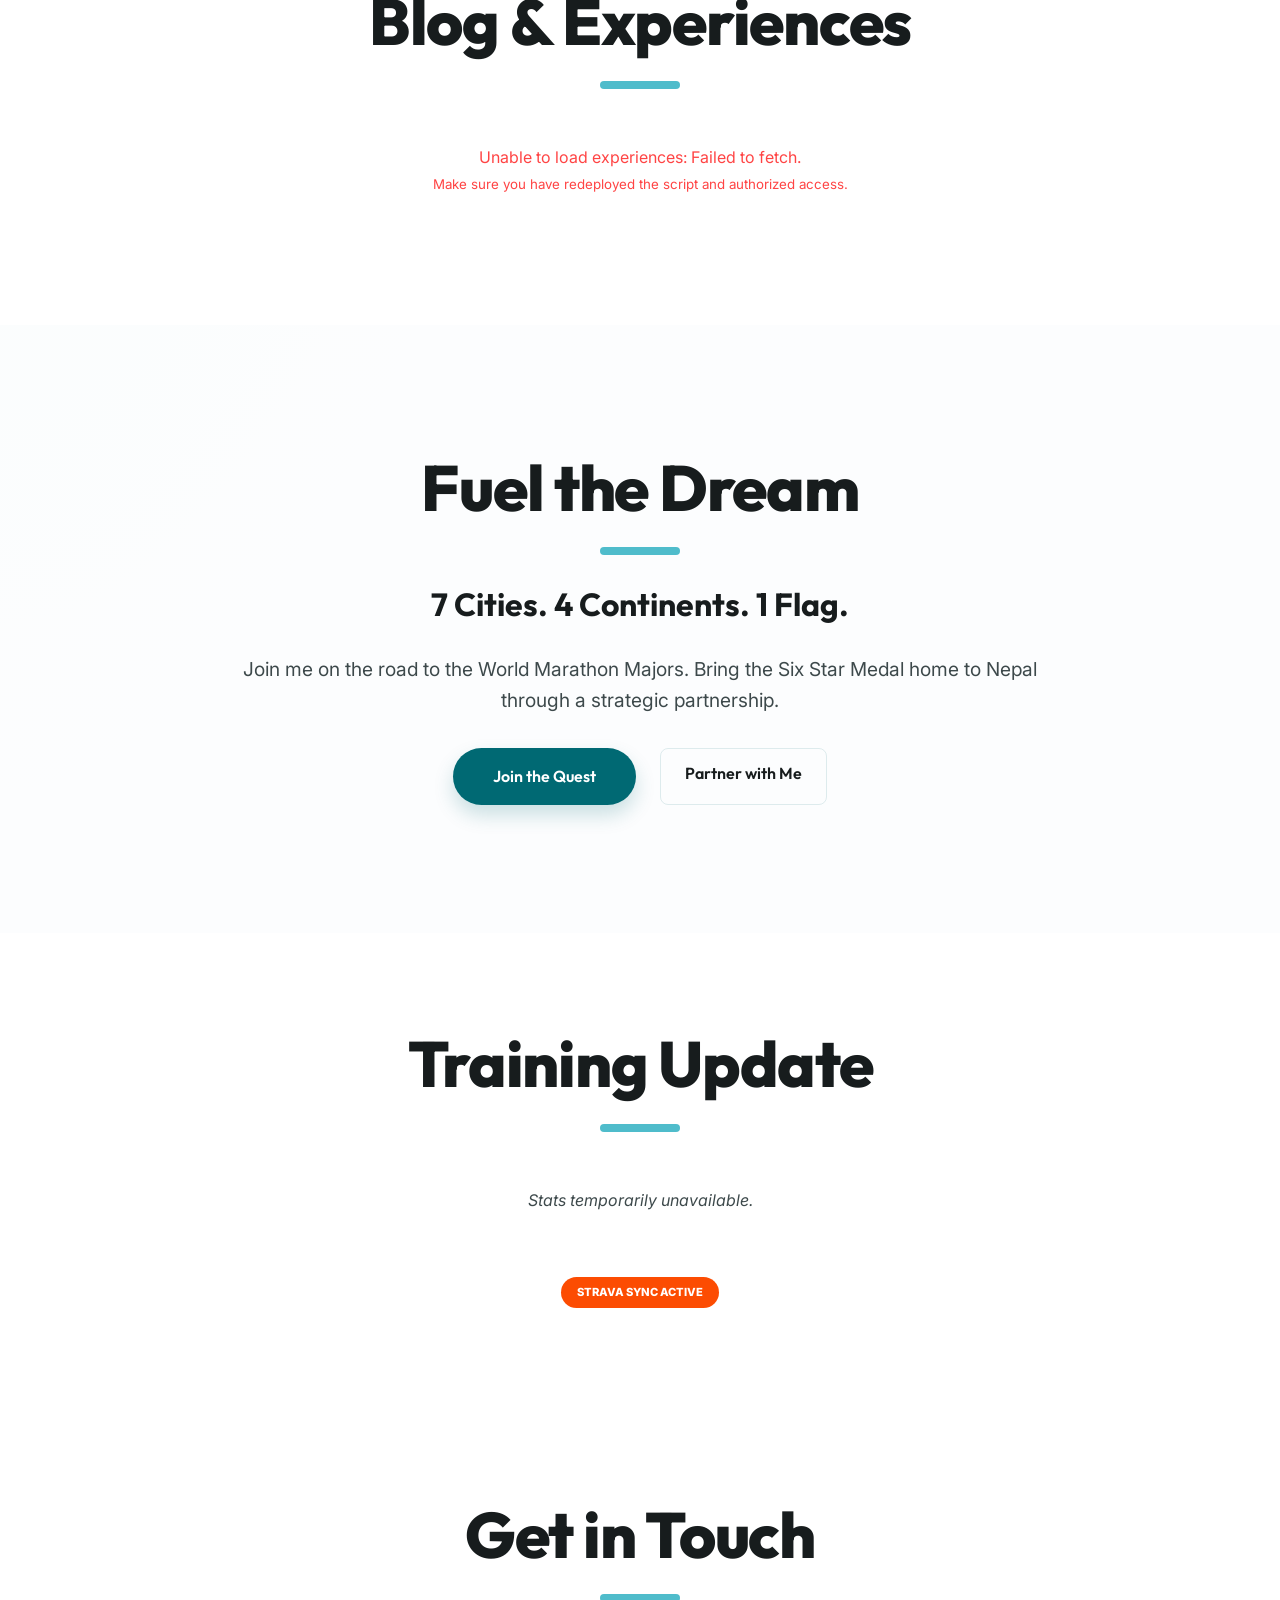
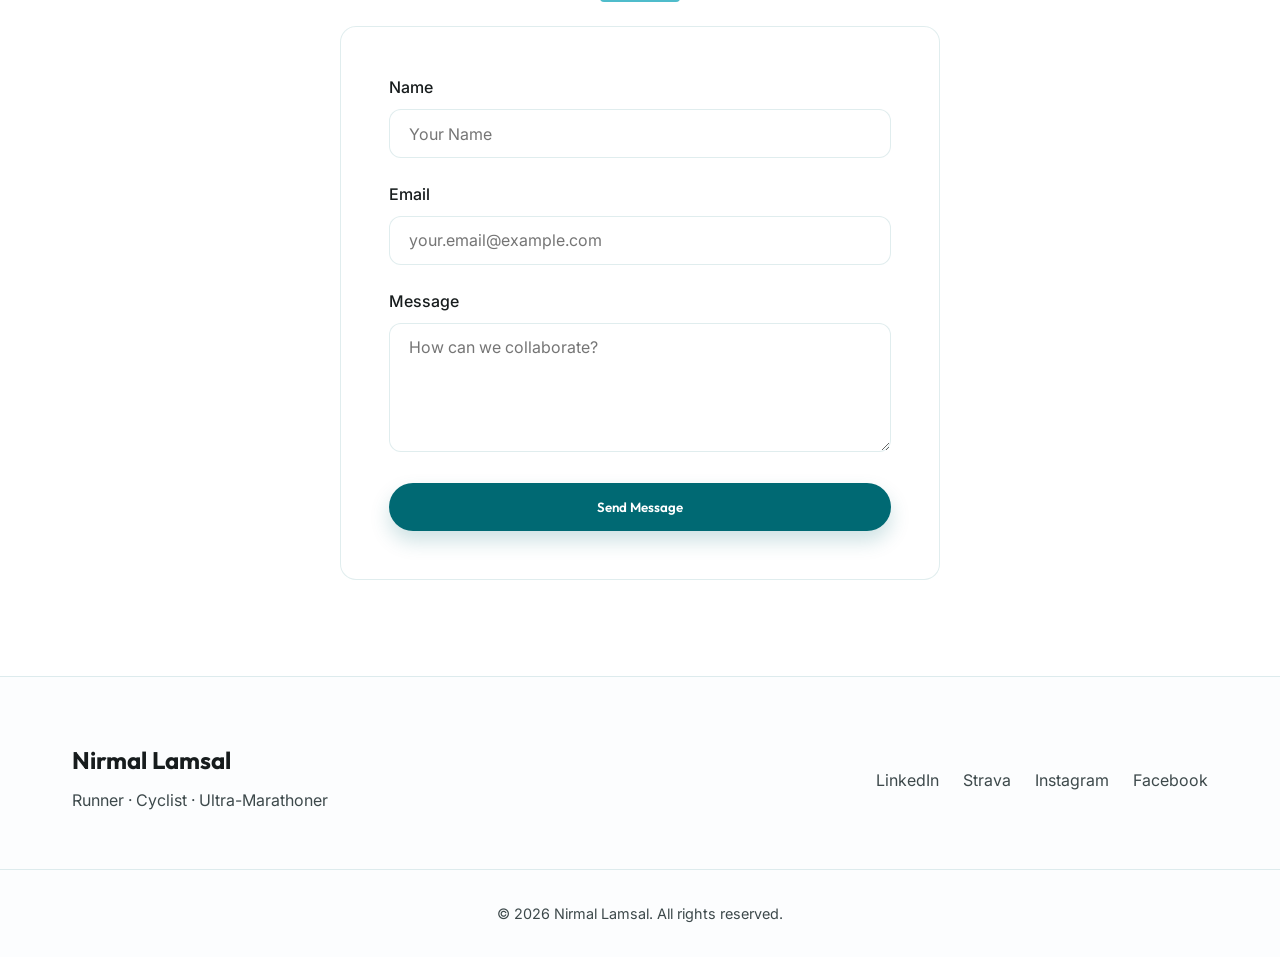
==== commit dbc43474: "Add files via upload" ====
--- a/index.html
+++ b/index.html
@@ -8,36 +8,102 @@
     <link rel="stylesheet" href="css/style.css">
     <link rel="icon" href="data:image/svg+xml,<svg xmlns=%22http://www.w3.org/2000/svg%22 viewBox=%220 0 100 100%22><text y=%22.9em%22 font-size=%2290%22>🏃</text></svg>">
     <link href="https://fonts.googleapis.com/css2?family=Inter:wght@300;400;600;800&family=Outfit:wght@400;700&display=swap" rel="stylesheet">
+    <script src="https://cdn.tailwindcss.com?plugins=forms,container-queries"></script>
+    <script id="tailwind-config">
+        tailwind.config = {
+            darkMode: "class",
+            theme: {
+                extend: {
+                    "colors": {
+                        "primary": "#006973",
+                        "primary-container": "#4fbccb",
+                        "on-primary": "#ffffff",
+                        "on-primary-container": "#004850",
+                        "surface": "#f6fafb",
+                        "on-surface": "#171c1d",
+                        "on-surface-variant": "#3d494b",
+                        "outline-variant": "#bdc9cb",
+                        "background": "#f6fafb",
+                        "on-background": "#171c1d"
+                    },
+                    "borderRadius": {
+                        "DEFAULT": "1rem",
+                        "lg": "2rem",
+                        "xl": "3rem",
+                        "full": "9999px"
+                    },
+                    "fontFamily": {
+                        "display": ["Outfit", "sans-serif"],
+                        "body": ["Inter", "sans-serif"]
+                    }
+                }
+            }
+        }
+    </script>
+    <style>
+        .glass-header {
+            background: rgba(255, 255, 255, 0.7);
+            backdrop-filter: blur(12px);
+            -webkit-backdrop-filter: blur(12px);
+            border-bottom: 1px solid rgba(0, 105, 115, 0.08);
+        }
+        /* Prevent original style.css from hiding the menu between 768px and 1024px */
+        @media (min-width: 768px) {
+            .nav-links { display: flex !important; }
+        }
+        @media (max-width: 767px) {
+            .nav-links { display: none !important; }
+        }
+    </style>
 </head>
-<body>
+<body class="bg-background">
     <div id="preloader" class="preloader">
         <div class="runner-track">
             <div class="runner">🏃‍♂️</div>
         </div>
         <div class="preloader-text">Preparing the race experience...</div>
     </div>
-    <header class="header glass">
-        <div class="container">
-            <div class="nav-wrapper">
-                <a href="index.html" class="logo">NIRMAL <span class="highlight">LAMSAL</span></a>
-                <nav class="nav-wrapper-inner">
-                    <div class="nav-links">
-                        <a href="#hero">Home</a>
-                        <a href="#about">About</a>
-                        <a href="#marathons">Marathons</a>
-                        <a href="#training">Training</a>
-                        <a href="#gallery">Gallery</a>
-                        <a href="#blog">Blog</a>
-                        <a href="#sponsorship">Sponsorship</a>
-                        <a href="#contact">Contact</a>
-                    </div>
-                    <button class="menu-toggle" aria-label="Toggle Menu">
-                        <span class="hamburger"></span>
-                    </button>
-                </nav>
-            </div>
+    <header class="header glass-header fixed top-0 left-0 w-full z-[1000] px-4 sm:px-6 py-3.5">
+        <div class="max-w-7xl mx-auto flex items-center justify-between">
+            <!-- Logo -->
+            <a href="index.html" class="logo text-2xl font-display font-extrabold tracking-tight text-on-surface uppercase hover:text-primary transition-colors">
+                NIRMAL <span class="text-primary">LAMSAL</span>
+            </a>
+            <!-- Desktop Nav -->
+            <nav class="nav-links hidden md:flex items-center gap-1 bg-white/60 backdrop-blur-md border border-outline-variant/40 rounded-full px-5 py-2 shadow-sm">
+                <a href="#hero" class="px-3 py-1 text-xs font-display font-bold text-on-surface-variant hover:text-primary hover:bg-primary/5 transition-colors rounded-full">Home</a>
+                <a href="#about" class="px-3 py-1 text-xs font-display font-bold text-on-surface-variant hover:text-primary hover:bg-primary/5 transition-colors rounded-full">About</a>
+                <a href="#marathons" class="px-3 py-1 text-xs font-display font-bold text-on-surface-variant hover:text-primary hover:bg-primary/5 transition-colors rounded-full">Marathons</a>
+                <a href="#training-marathons" class="px-3 py-1 text-xs font-display font-bold text-on-surface-variant hover:text-primary hover:bg-primary/5 transition-colors rounded-full">Training</a>
+                <a href="#gallery" class="px-3 py-1 text-xs font-display font-bold text-on-surface-variant hover:text-primary hover:bg-primary/5 transition-colors rounded-full">Gallery</a>
+                <a href="#blog" class="px-3 py-1 text-xs font-display font-bold text-on-surface-variant hover:text-primary hover:bg-primary/5 transition-colors rounded-full">Blog</a>
+                <a href="#sponsorship" class="px-3 py-1 text-xs font-display font-bold text-on-surface-variant hover:text-primary hover:bg-primary/5 transition-colors rounded-full">Sponsorship</a>
+                <a href="#contact" class="px-3 py-1 text-xs font-display font-bold text-on-surface-variant hover:text-primary hover:bg-primary/5 transition-colors rounded-full">Contact</a>
+            </nav>
+            <!-- Mobile Hamburger -->
+            <button id="mobile-menu-btn" class="menu-toggle md:hidden flex flex-col gap-1.5 p-2 rounded-lg hover:bg-primary/10 transition-colors" aria-label="Toggle menu">
+                <span class="block w-6 h-0.5 bg-on-surface rounded-full"></span>
+                <span class="block w-6 h-0.5 bg-on-surface rounded-full"></span>
+                <span class="block w-4 h-0.5 bg-on-surface rounded-full"></span>
+            </button>
+        </div>
+        <!-- Mobile Menu Drawer -->
+        <div id="mobile-menu" class="hidden md:hidden mt-3 border-t border-outline-variant/30 pt-3 pb-2 flex flex-col gap-1">
+            <a href="#hero" class="px-4 py-2.5 text-sm font-display font-bold text-on-surface-variant hover:text-primary hover:bg-primary/5 rounded-xl transition-colors">Home</a>
+            <a href="#about" class="px-4 py-2.5 text-sm font-display font-bold text-on-surface-variant hover:text-primary hover:bg-primary/5 rounded-xl transition-colors">About</a>
+            <a href="#marathons" class="px-4 py-2.5 text-sm font-display font-bold text-on-surface-variant hover:text-primary hover:bg-primary/5 rounded-xl transition-colors">Marathons</a>
+            <a href="#training-marathons" class="px-4 py-2.5 text-sm font-display font-bold text-on-surface-variant hover:text-primary hover:bg-primary/5 rounded-xl transition-colors">Training</a>
+            <a href="#gallery" class="px-4 py-2.5 text-sm font-display font-bold text-on-surface-variant hover:text-primary hover:bg-primary/5 rounded-xl transition-colors">Gallery</a>
+            <a href="#blog" class="px-4 py-2.5 text-sm font-display font-bold text-on-surface-variant hover:text-primary hover:bg-primary/5 rounded-xl transition-colors">Blog</a>
+            <a href="#sponsorship" class="px-4 py-2.5 text-sm font-display font-bold text-on-surface-variant hover:text-primary hover:bg-primary/5 rounded-xl transition-colors">Sponsorship</a>
+            <a href="#contact" class="px-4 py-2.5 text-sm font-display font-bold text-on-surface-variant hover:text-primary hover:bg-primary/5 rounded-xl transition-colors">Contact</a>
         </div>
     </header>
+    <script>
+        document.getElementById('mobile-menu-btn').addEventListener('click', function() {
+            document.getElementById('mobile-menu').classList.toggle('hidden');
+        });
+    </script>
 
     <main>
         <!-- 2. Hero -->
--- a/css/style.css
+++ b/css/style.css
@@ -248,6 +248,12 @@
     transition: var(--transition);
 }
 
+.nav-active {
+    background-color: var(--primary) !important;
+    color: white !important;
+    box-shadow: 0 4px 12px rgba(0, 105, 115, 0.2);
+}
+
 .logo .highlight {
     color: var(--primary);
     background: transparent;
@@ -538,7 +544,7 @@
 
 .race-list {
     display: grid;
-    grid-template-columns: repeat(auto-fit, minmax(260px, 1fr));
+    grid-template-columns: repeat(4, 1fr);
     gap: 1.5rem;
 }
 
@@ -896,6 +902,7 @@
 .race-info h3 {
     font-family: var(--font-heading);
     font-size: 1rem;
+    font-weight: 800;
     line-height: 1.2;
     margin-bottom: 0.4rem;
     color: var(--text-main);
@@ -1010,6 +1017,7 @@
 .blog-card h3 {
     font-family: var(--font-heading);
     font-size: 1.5rem;
+    font-weight: 800;
     margin-bottom: 1rem;
     color: var(--text-main);
 }
@@ -1019,11 +1027,32 @@
     margin-bottom: 1.5rem;
 }
 
-.read-more {
-    color: var(--primary);
-    font-weight: 600;
+.blog-actions {
+    margin-top: auto;
+    display: flex;
+    gap: 0.75rem;
+    flex-wrap: wrap;
+}
+
+.blog-chip {
     display: inline-flex;
     align-items: center;
+    padding: 0.6rem 1.25rem;
+    background: var(--primary-light);
+    color: var(--primary);
+    border: 1px solid rgba(0, 105, 115, 0.15);
+    border-radius: 999px;
+    font-size: 0.85rem;
+    font-weight: 700;
+    text-decoration: none;
+    transition: var(--transition);
+}
+
+.blog-chip:hover {
+    background: var(--primary);
+    color: white;
+    transform: translateY(-2px);
+    box-shadow: 0 4px 12px rgba(0, 105, 115, 0.15);
 }
 
 .read-more:hover {
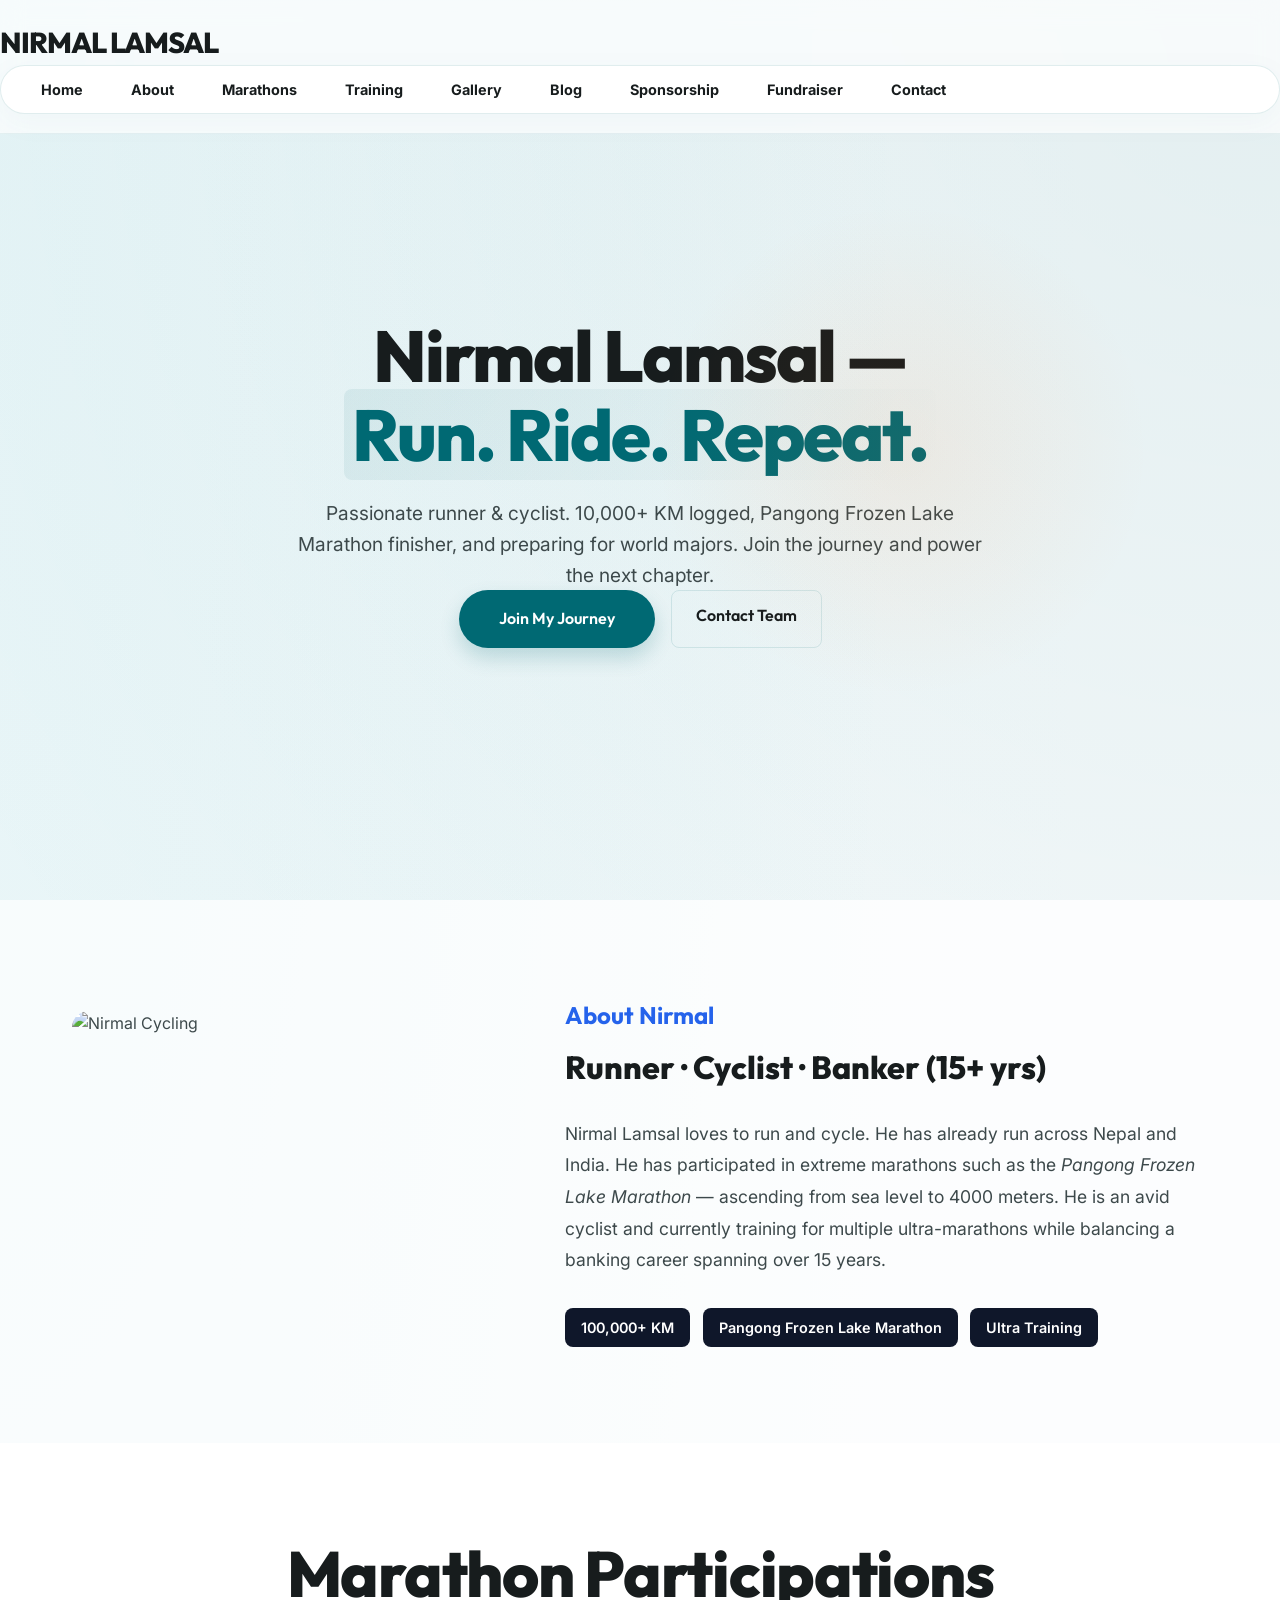
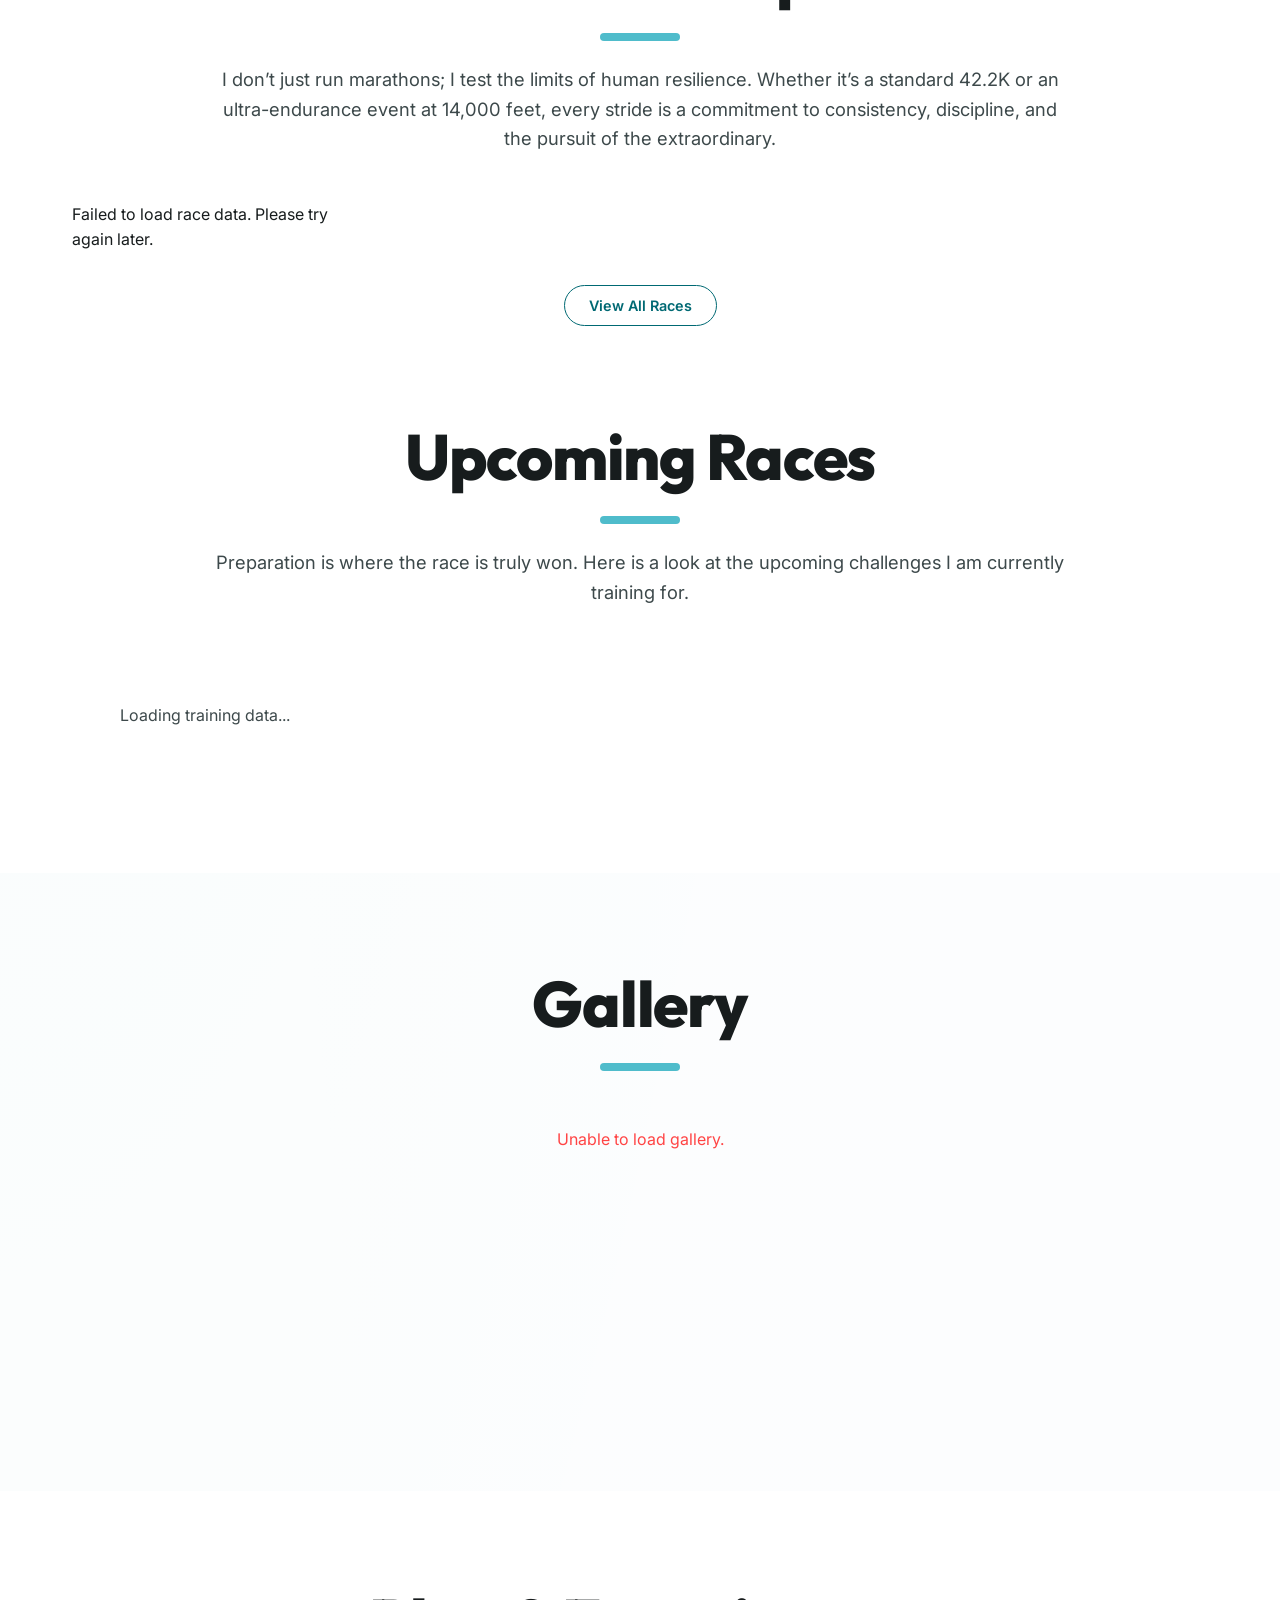
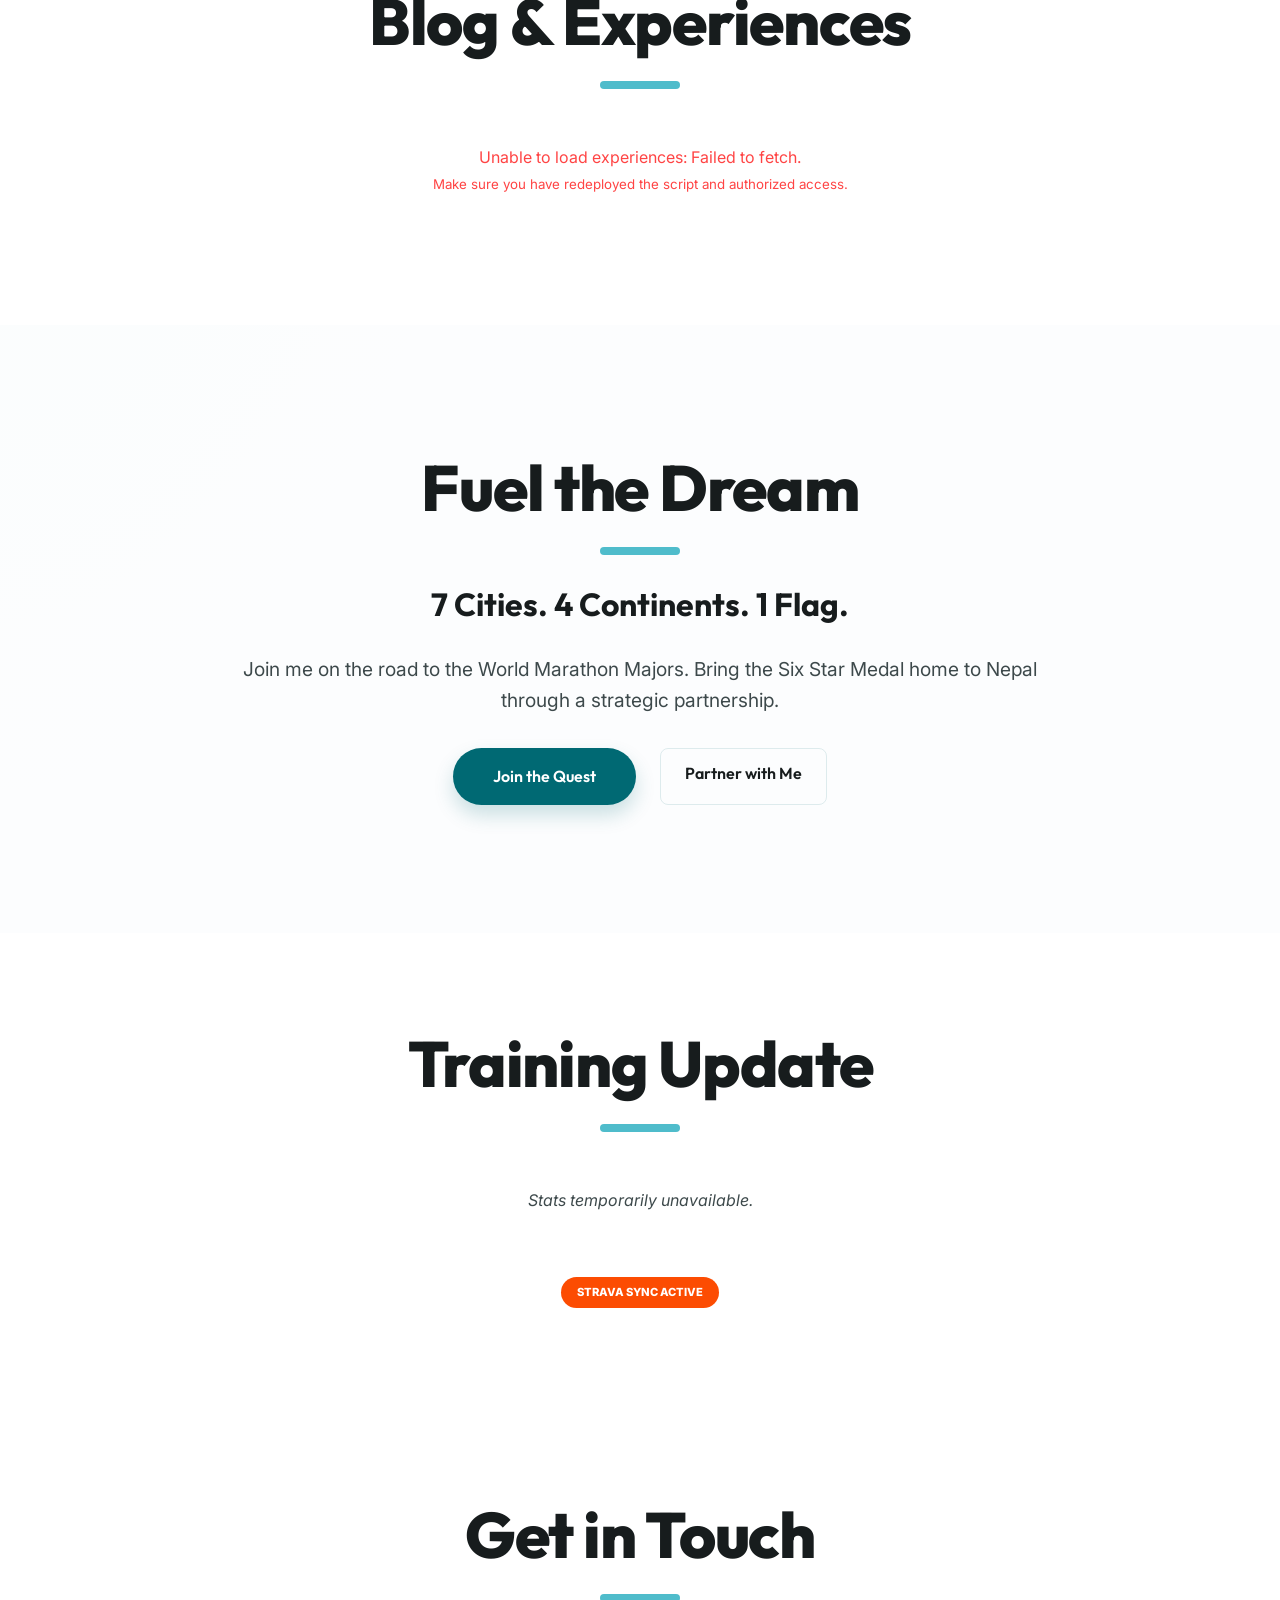
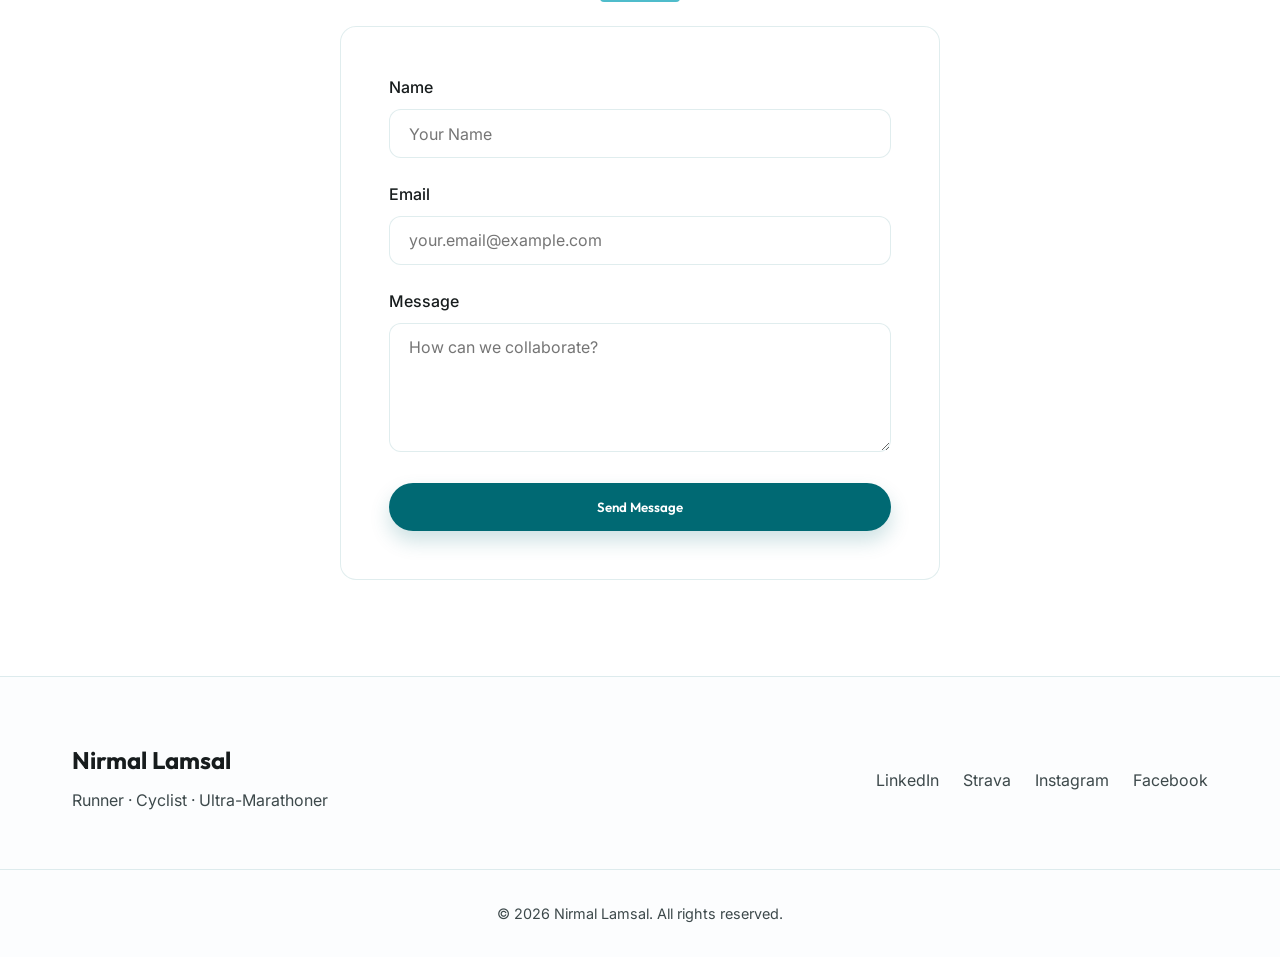
==== commit 0c93a6f5: "Add files via upload" ====
--- a/index.html
+++ b/index.html
@@ -78,6 +78,7 @@
                 <a href="#gallery" class="px-3 py-1 text-xs font-display font-bold text-on-surface-variant hover:text-primary hover:bg-primary/5 transition-colors rounded-full">Gallery</a>
                 <a href="#blog" class="px-3 py-1 text-xs font-display font-bold text-on-surface-variant hover:text-primary hover:bg-primary/5 transition-colors rounded-full">Blog</a>
                 <a href="#sponsorship" class="px-3 py-1 text-xs font-display font-bold text-on-surface-variant hover:text-primary hover:bg-primary/5 transition-colors rounded-full">Sponsorship</a>
+                <a href="fundraisers.html" class="px-3 py-1 text-xs font-display font-bold text-on-surface-variant hover:text-primary hover:bg-primary/5 transition-colors rounded-full">Fundraiser</a>
                 <a href="#contact" class="px-3 py-1 text-xs font-display font-bold text-on-surface-variant hover:text-primary hover:bg-primary/5 transition-colors rounded-full">Contact</a>
             </nav>
             <!-- Mobile Hamburger -->
@@ -96,6 +97,7 @@
             <a href="#gallery" class="px-4 py-2.5 text-sm font-display font-bold text-on-surface-variant hover:text-primary hover:bg-primary/5 rounded-xl transition-colors">Gallery</a>
             <a href="#blog" class="px-4 py-2.5 text-sm font-display font-bold text-on-surface-variant hover:text-primary hover:bg-primary/5 rounded-xl transition-colors">Blog</a>
             <a href="#sponsorship" class="px-4 py-2.5 text-sm font-display font-bold text-on-surface-variant hover:text-primary hover:bg-primary/5 rounded-xl transition-colors">Sponsorship</a>
+            <a href="fundraisers.html" class="px-4 py-2.5 text-sm font-display font-bold text-on-surface-variant hover:text-primary hover:bg-primary/5 rounded-xl transition-colors">Fundraiser</a>
             <a href="#contact" class="px-4 py-2.5 text-sm font-display font-bold text-on-surface-variant hover:text-primary hover:bg-primary/5 rounded-xl transition-colors">Contact</a>
         </div>
     </header>
--- a/css/style.css
+++ b/css/style.css
@@ -1739,3 +1739,57 @@
     }
 }
 
+/* --- Fundraiser Page Specific Styles --- */
+.fundraiser-progress-bar {
+    width: 100%;
+    height: 12px;
+    background: rgba(0, 105, 115, 0.08);
+    border-radius: var(--radius-full);
+    overflow: hidden;
+    position: relative;
+    border: 1px solid rgba(0, 105, 115, 0.06);
+}
+
+.fundraiser-progress-fill {
+    height: 100%;
+    background: linear-gradient(90deg, var(--primary-container), var(--primary));
+    border-radius: var(--radius-full);
+    transition: width 1.5s cubic-bezier(0.4, 0, 0.2, 1);
+}
+
+.payment-toggle-btn {
+    transition: all 0.3s cubic-bezier(0.4, 0, 0.2, 1);
+}
+
+.payment-toggle-btn.active {
+    box-shadow: 0 4px 14px rgba(0, 105, 115, 0.15);
+}
+
+/* Custom fade animation */
+@keyframes fadeIn {
+    from { opacity: 0; transform: scale(0.97) translateY(4px); }
+    to { opacity: 1; transform: scale(1) translateY(0); }
+}
+
+.animate-fade-in {
+    animation: fadeIn 0.4s cubic-bezier(0.4, 0, 0.2, 1) forwards;
+}
+
+/* Share Buttons Stylings */
+.share-btn {
+    transition: all 0.2s cubic-bezier(0.4, 0, 0.2, 1);
+}
+.share-btn:hover {
+    transform: translateY(-2px);
+}
+
+/* Table Enhancements */
+.premium-table {
+    border-radius: var(--radius-md);
+    overflow: hidden;
+}
+.premium-table th {
+    font-family: var(--font-heading);
+    font-weight: 700;
+}
+
